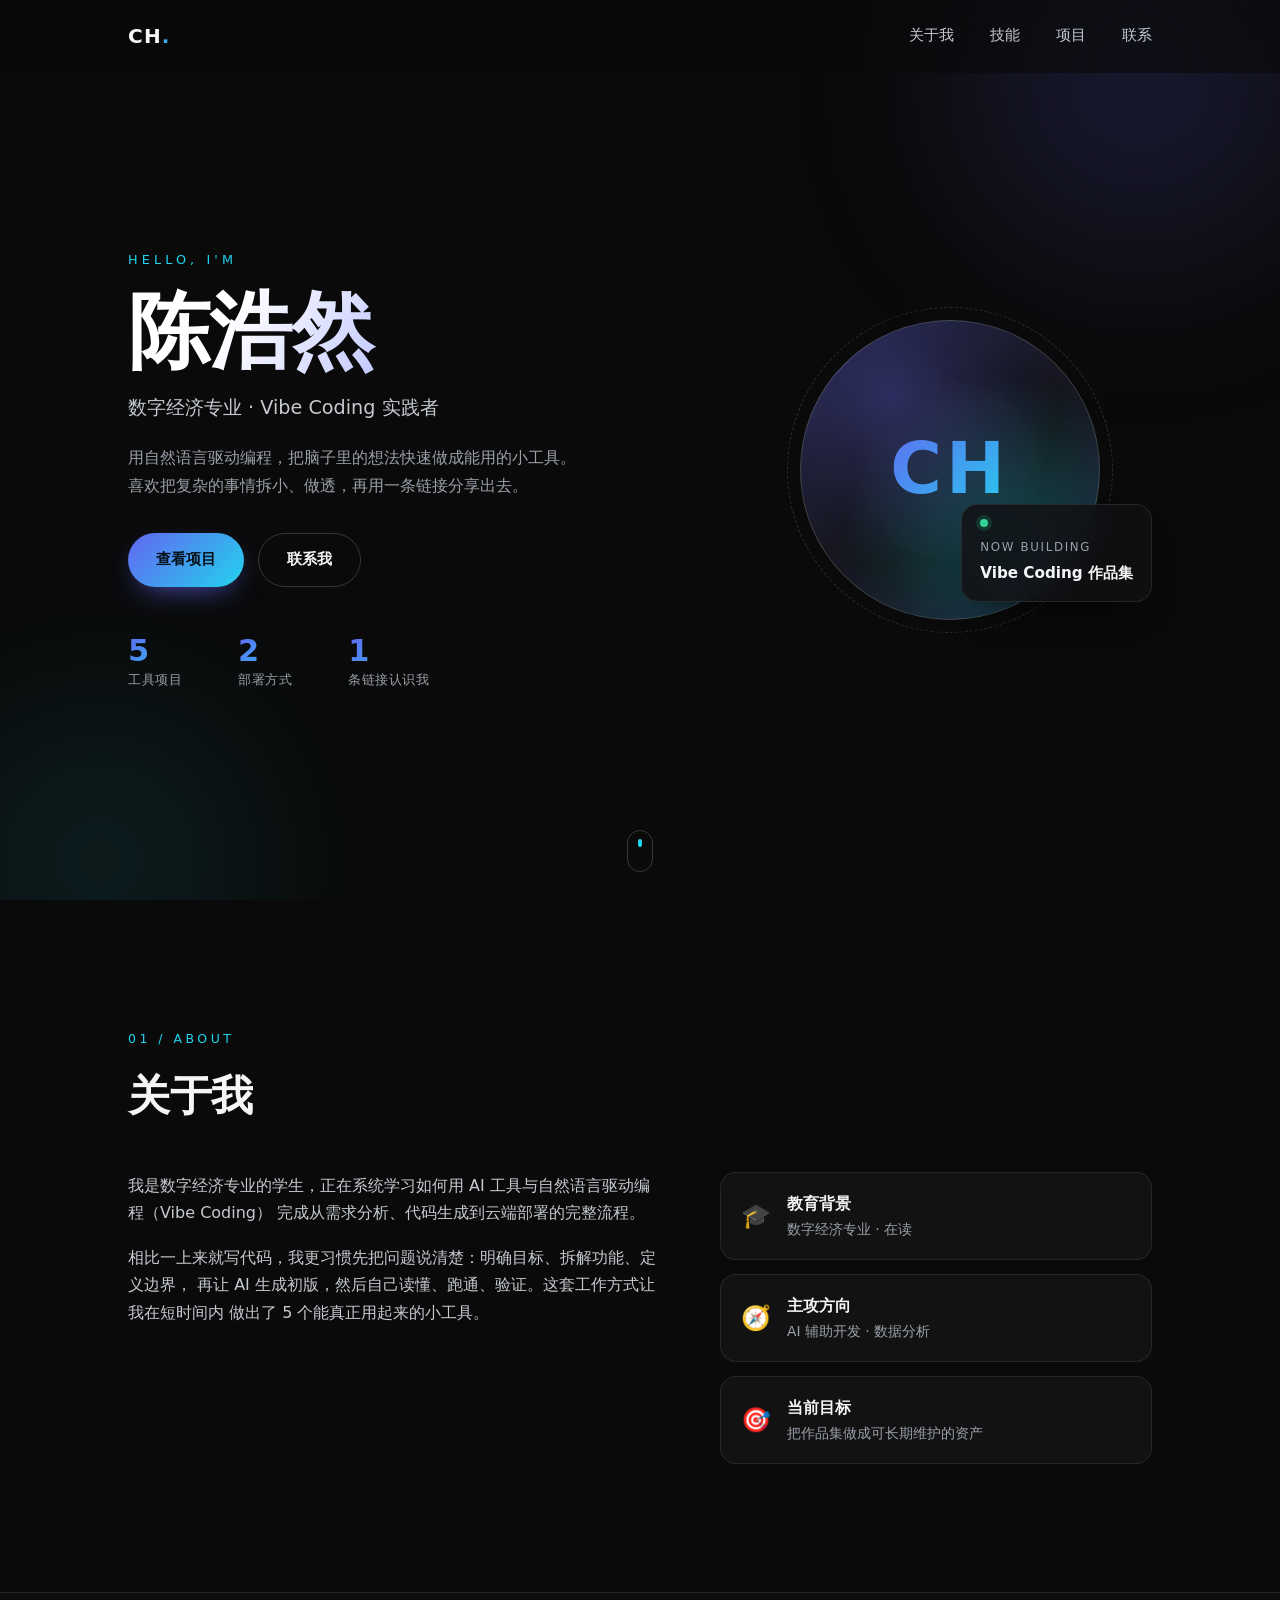
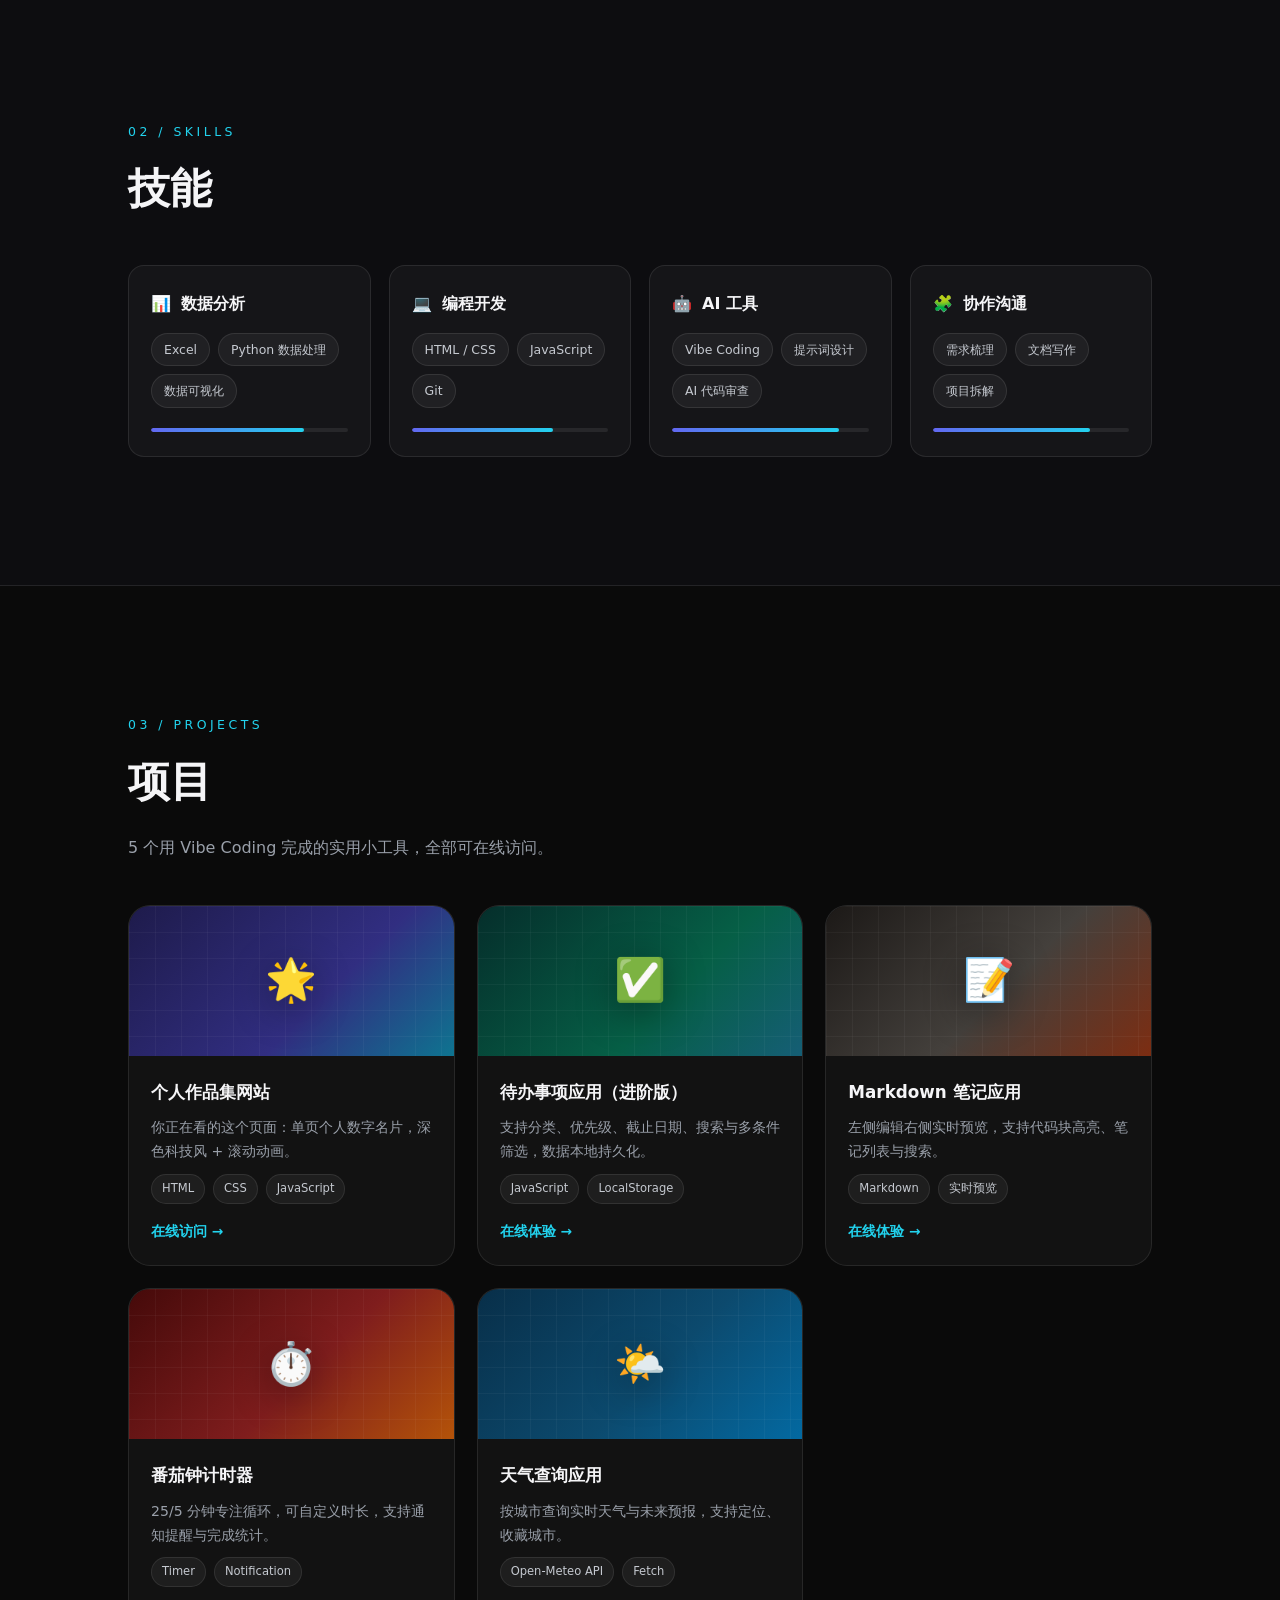
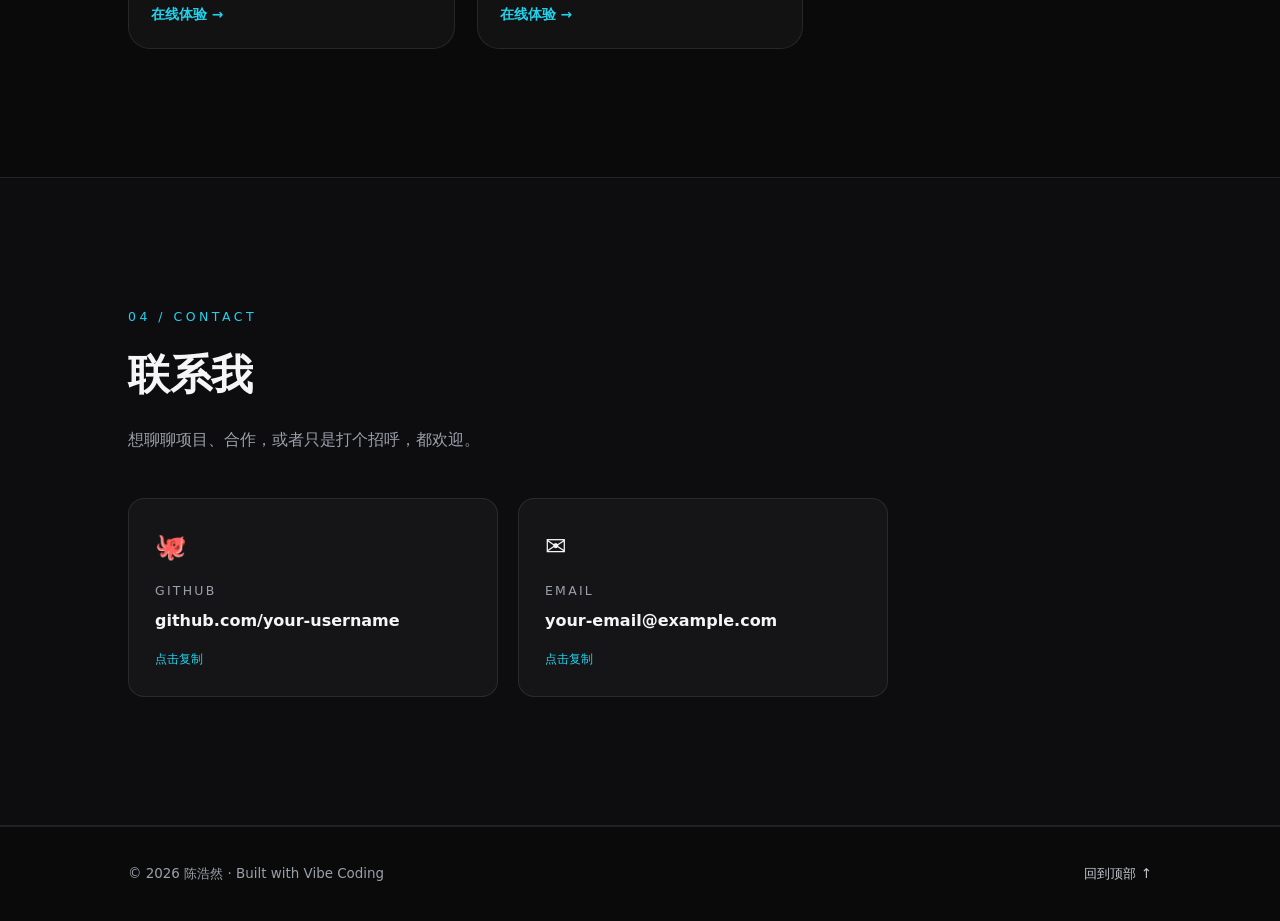
==== index.html @ 60bd914d "feat: Vibe Coding 个人作品集 + 5 个实践工具项目 - 个人作品集网站（深色科技感单页） - 待办事项应用（进阶版） - Markdown 笔记应用 - 番茄钟计时器 - 天气查询" ====
<!DOCTYPE html>
<html lang="zh-CN">
<head>
  <meta charset="UTF-8" />
  <meta name="viewport" content="width=device-width, initial-scale=1.0" />
  <title>陈浩然 · 个人作品集</title>
  <meta name="description" content="数字经济专业学生的个人作品集：用 Vibe Coding 把想法做成能用的小工具。" />
  <link rel="stylesheet" href="styles.css" />
</head>
<body>
  <!-- 背景装饰光晕 -->
  <div class="bg-glow" aria-hidden="true">
    <span class="bg-glow__orb bg-glow__orb--a"></span>
    <span class="bg-glow__orb bg-glow__orb--b"></span>
  </div>

  <header class="site-header">
    <div class="container site-header__inner">
      <a class="brand" href="#hero" aria-label="回到顶部">CH<span class="brand__dot">.</span></a>

      <nav class="nav" id="nav" aria-label="主导航">
        <a class="nav__link" href="#about">关于我</a>
        <a class="nav__link" href="#skills">技能</a>
        <a class="nav__link" href="#projects">项目</a>
        <a class="nav__link" href="#contact">联系</a>
      </nav>

      <button class="nav-toggle" id="navToggle" aria-label="打开菜单" aria-expanded="false" aria-controls="nav">
        <span></span><span></span><span></span>
      </button>
    </div>
  </header>

  <main>
    <!-- ============ 首屏 ============ -->
    <section class="hero" id="hero">
      <div class="container hero__inner">
        <div class="hero__content">
          <p class="hero__eyebrow reveal">HELLO, I'M</p>
          <!-- 个人信息替换位置：姓名 -->
          <h1 class="hero__title reveal">陈浩然</h1>
          <p class="hero__role reveal">数字经济专业 · Vibe Coding 实践者</p>
          <p class="hero__desc reveal">
            用自然语言驱动编程，把脑子里的想法快速做成能用的小工具。
            喜欢把复杂的事情拆小、做透，再用一条链接分享出去。
          </p>
          <div class="hero__actions reveal">
            <a class="btn btn--primary" href="#projects">查看项目</a>
            <a class="btn btn--ghost" href="#contact">联系我</a>
          </div>
          <ul class="hero__meta reveal">
            <li><strong>5</strong><span>工具项目</span></li>
            <li><strong>2</strong><span>部署方式</span></li>
            <li><strong>1</strong><span>条链接认识我</span></li>
          </ul>
        </div>

        <div class="hero__visual reveal">
          <div class="avatar" role="img" aria-label="个人头像占位图形">
            <span class="avatar__initial">CH</span>
            <span class="avatar__ring"></span>
          </div>
          <div class="hero__card">
            <span class="hero__card-dot"></span>
            <p>Now building</p>
            <strong>Vibe Coding 作品集</strong>
          </div>
        </div>
      </div>
      <a class="scroll-hint" href="#about" aria-label="向下滚动">
        <span></span>
      </a>
    </section>

    <!-- ============ 关于我 ============ -->
    <section class="section" id="about">
      <div class="container">
        <p class="section__eyebrow reveal">01 / ABOUT</p>
        <h2 class="section__title reveal">关于我</h2>

        <div class="about">
          <div class="about__text reveal">
            <p>
              我是数字经济专业的学生，正在系统学习如何用 AI 工具与自然语言驱动编程（Vibe Coding）
              完成从需求分析、代码生成到云端部署的完整流程。
            </p>
            <p>
              相比一上来就写代码，我更习惯先把问题说清楚：明确目标、拆解功能、定义边界，
              再让 AI 生成初版，然后自己读懂、跑通、验证。这套工作方式让我在短时间内
              做出了 5 个能真正用起来的小工具。
            </p>
          </div>

          <ul class="about__facts">
            <li class="fact-card reveal">
              <span class="fact-card__icon">🎓</span>
              <div>
                <h3>教育背景</h3>
                <p>数字经济专业 · 在读</p>
              </div>
            </li>
            <li class="fact-card reveal">
              <span class="fact-card__icon">🧭</span>
              <div>
                <h3>主攻方向</h3>
                <p>AI 辅助开发 · 数据分析</p>
              </div>
            </li>
            <li class="fact-card reveal">
              <span class="fact-card__icon">🎯</span>
              <div>
                <h3>当前目标</h3>
                <p>把作品集做成可长期维护的资产</p>
              </div>
            </li>
          </ul>
        </div>
      </div>
    </section>

    <!-- ============ 技能 ============ -->
    <section class="section section--soft" id="skills">
      <div class="container">
        <p class="section__eyebrow reveal">02 / SKILLS</p>
        <h2 class="section__title reveal">技能</h2>

        <div class="skills">
          <article class="skill-card reveal">
            <h3 class="skill-card__title"><span>📊</span> 数据分析</h3>
            <ul class="tag-list">
              <li class="tag">Excel</li>
              <li class="tag">Python 数据处理</li>
              <li class="tag">数据可视化</li>
            </ul>
            <div class="skill-bar" aria-hidden="true"><span style="--w: 78%"></span></div>
          </article>

          <article class="skill-card reveal">
            <h3 class="skill-card__title"><span>💻</span> 编程开发</h3>
            <ul class="tag-list">
              <li class="tag">HTML / CSS</li>
              <li class="tag">JavaScript</li>
              <li class="tag">Git</li>
            </ul>
            <div class="skill-bar" aria-hidden="true"><span style="--w: 72%"></span></div>
          </article>

          <article class="skill-card reveal">
            <h3 class="skill-card__title"><span>🤖</span> AI 工具</h3>
            <ul class="tag-list">
              <li class="tag">Vibe Coding</li>
              <li class="tag">提示词设计</li>
              <li class="tag">AI 代码审查</li>
            </ul>
            <div class="skill-bar" aria-hidden="true"><span style="--w: 85%"></span></div>
          </article>

          <article class="skill-card reveal">
            <h3 class="skill-card__title"><span>🧩</span> 协作沟通</h3>
            <ul class="tag-list">
              <li class="tag">需求梳理</li>
              <li class="tag">文档写作</li>
              <li class="tag">项目拆解</li>
            </ul>
            <div class="skill-bar" aria-hidden="true"><span style="--w: 80%"></span></div>
          </article>
        </div>
      </div>
    </section>

    <!-- ============ 项目 ============ -->
    <section class="section" id="projects">
      <div class="container">
        <p class="section__eyebrow reveal">03 / PROJECTS</p>
        <h2 class="section__title reveal">项目</h2>
        <p class="section__lead reveal">5 个用 Vibe Coding 完成的实用小工具，全部可在线访问。</p>

        <div class="projects">
          <article class="project-card reveal">
            <div class="project-card__thumb project-card__thumb--a">
              <span aria-hidden="true">🌟</span>
            </div>
            <div class="project-card__body">
              <h3>个人作品集网站</h3>
              <p>你正在看的这个页面：单页个人数字名片，深色科技风 + 滚动动画。</p>
              <ul class="tag-list tag-list--sm">
                <li class="tag">HTML</li><li class="tag">CSS</li><li class="tag">JavaScript</li>
              </ul>
              <a class="project-card__link" href="#hero">在线访问 →</a>
            </div>
          </article>

          <article class="project-card reveal">
            <div class="project-card__thumb project-card__thumb--b">
              <span aria-hidden="true">✅</span>
            </div>
            <div class="project-card__body">
              <h3>待办事项应用（进阶版）</h3>
              <p>支持分类、优先级、截止日期、搜索与多条件筛选，数据本地持久化。</p>
              <ul class="tag-list tag-list--sm">
                <li class="tag">JavaScript</li><li class="tag">LocalStorage</li>
              </ul>
              <a class="project-card__link" href="todo/index.html">在线体验 →</a>
            </div>
          </article>

          <article class="project-card reveal">
            <div class="project-card__thumb project-card__thumb--c">
              <span aria-hidden="true">📝</span>
            </div>
            <div class="project-card__body">
              <h3>Markdown 笔记应用</h3>
              <p>左侧编辑右侧实时预览，支持代码块高亮、笔记列表与搜索。</p>
              <ul class="tag-list tag-list--sm">
                <li class="tag">Markdown</li><li class="tag">实时预览</li>
              </ul>
              <a class="project-card__link" href="markdown/index.html">在线体验 →</a>
            </div>
          </article>

          <article class="project-card reveal">
            <div class="project-card__thumb project-card__thumb--d">
              <span aria-hidden="true">⏱️</span>
            </div>
            <div class="project-card__body">
              <h3>番茄钟计时器</h3>
              <p>25/5 分钟专注循环，可自定义时长，支持通知提醒与完成统计。</p>
              <ul class="tag-list tag-list--sm">
                <li class="tag">Timer</li><li class="tag">Notification</li>
              </ul>
              <a class="project-card__link" href="pomodoro/index.html">在线体验 →</a>
            </div>
          </article>

          <article class="project-card reveal">
            <div class="project-card__thumb project-card__thumb--e">
              <span aria-hidden="true">🌤️</span>
            </div>
            <div class="project-card__body">
              <h3>天气查询应用</h3>
              <p>按城市查询实时天气与未来预报，支持定位、收藏城市。</p>
              <ul class="tag-list tag-list--sm">
                <li class="tag">Open-Meteo API</li><li class="tag">Fetch</li>
              </ul>
              <a class="project-card__link" href="weather/index.html">在线体验 →</a>
            </div>
          </article>
        </div>
      </div>
    </section>

    <!-- ============ 联系 ============ -->
    <section class="section section--soft" id="contact">
      <div class="container">
        <p class="section__eyebrow reveal">04 / CONTACT</p>
        <h2 class="section__title reveal">联系我</h2>
        <p class="section__lead reveal">想聊聊项目、合作，或者只是打个招呼，都欢迎。</p>

        <div class="contact">
          <!-- 个人信息替换位置：GitHub 链接 -->
          <button class="contact-card reveal" data-copy="https://github.com/your-username" type="button">
            <span class="contact-card__icon">🐙</span>
            <span class="contact-card__label">GitHub</span>
            <span class="contact-card__value">github.com/your-username</span>
            <span class="contact-card__hint">点击复制</span>
          </button>

          <!-- 个人信息替换位置：邮箱 -->
          <button class="contact-card reveal" data-copy="your-email@example.com" type="button">
            <span class="contact-card__icon">✉️</span>
            <span class="contact-card__label">Email</span>
            <span class="contact-card__value">your-email@example.com</span>
            <span class="contact-card__hint">点击复制</span>
          </button>
        </div>
      </div>
    </section>
  </main>

  <footer class="site-footer">
    <div class="container site-footer__inner">
      <p>© <span id="year">2026</span> 陈浩然 · Built with Vibe Coding</p>
      <a href="#hero">回到顶部 ↑</a>
    </div>
  </footer>

  <script src="app.js"></script>
</body>
</html>
---- styles.css ----
/* ============================================================
   个人作品集网站 · styles.css
   深色科技感主题 · 蓝紫→青渐变强调色
   ============================================================ */

/* ---------- 设计令牌 ---------- */
:root {
  --bg: #0a0a0a;
  --bg-soft: #0d0d10;
  --card: rgba(255, 255, 255, 0.035);
  --card-hover: rgba(255, 255, 255, 0.06);
  --border: rgba(255, 255, 255, 0.09);
  --border-strong: rgba(255, 255, 255, 0.18);
  --text: #f5f5f7;
  --muted: #9aa0aa;
  --muted-strong: #c5c9d0;
  --accent-1: #6366f1;
  --accent-2: #22d3ee;
  --gradient: linear-gradient(135deg, var(--accent-1), var(--accent-2));
  --radius-lg: 22px;
  --radius-md: 16px;
  --radius-sm: 10px;
  --maxw: 1120px;
  --ease: cubic-bezier(0.22, 1, 0.36, 1);
  --font: -apple-system, BlinkMacSystemFont, "Segoe UI", "PingFang SC",
    "Hiragino Sans GB", "Microsoft YaHei", system-ui, sans-serif;
}

/* ---------- Reset ---------- */
*,
*::before,
*::after {
  box-sizing: border-box;
  margin: 0;
  padding: 0;
}

html {
  scroll-behavior: smooth;
  scroll-padding-top: 88px;
  -webkit-text-size-adjust: 100%;
}

body {
  font-family: var(--font);
  background: var(--bg);
  color: var(--text);
  line-height: 1.7;
  -webkit-font-smoothing: antialiased;
  overflow-x: hidden;
}

img,
svg {
  display: block;
  max-width: 100%;
}

a {
  color: inherit;
  text-decoration: none;
}

ul {
  list-style: none;
}

button {
  font: inherit;
  color: inherit;
  background: none;
  border: none;
  cursor: pointer;
}

::selection {
  background: rgba(99, 102, 241, 0.35);
}

/* ---------- 背景光晕 ---------- */
.bg-glow {
  position: fixed;
  inset: 0;
  z-index: -1;
  pointer-events: none;
  overflow: hidden;
}

.bg-glow__orb {
  position: absolute;
  border-radius: 50%;
  filter: blur(90px);
  opacity: 0.5;
}

.bg-glow__orb--a {
  width: 520px;
  height: 520px;
  top: -180px;
  right: -120px;
  background: radial-gradient(circle, rgba(99, 102, 241, 0.55), transparent 65%);
}

.bg-glow__orb--b {
  width: 480px;
  height: 480px;
  bottom: -200px;
  left: -140px;
  background: radial-gradient(circle, rgba(34, 211, 238, 0.32), transparent 65%);
}

/* ---------- 布局容器 ---------- */
.container {
  width: 100%;
  max-width: var(--maxw);
  margin: 0 auto;
  padding: 0 clamp(20px, 5vw, 48px);
}

/* ---------- 顶部导航 ---------- */
.site-header {
  position: fixed;
  top: 0;
  left: 0;
  right: 0;
  z-index: 50;
  background: rgba(10, 10, 10, 0.62);
  backdrop-filter: blur(16px);
  -webkit-backdrop-filter: blur(16px);
  border-bottom: 1px solid transparent;
  transition: border-color 0.3s ease, background 0.3s ease;
}

.site-header.is-scrolled {
  border-bottom-color: var(--border);
  background: rgba(10, 10, 10, 0.86);
}

.site-header__inner {
  display: flex;
  align-items: center;
  justify-content: space-between;
  height: 72px;
}

.brand {
  font-size: 1.25rem;
  font-weight: 800;
  letter-spacing: 0.06em;
}

.brand__dot {
  background: var(--gradient);
  -webkit-background-clip: text;
  background-clip: text;
  color: transparent;
}

.nav {
  display: flex;
  gap: 36px;
}

.nav__link {
  position: relative;
  font-size: 0.94rem;
  color: var(--muted-strong);
  transition: color 0.25s ease;
}

.nav__link::after {
  content: "";
  position: absolute;
  left: 0;
  bottom: -6px;
  width: 100%;
  height: 2px;
  border-radius: 2px;
  background: var(--gradient);
  transform: scaleX(0);
  transform-origin: left;
  transition: transform 0.3s var(--ease);
}

.nav__link:hover,
.nav__link.is-active {
  color: var(--text);
}

.nav__link:hover::after,
.nav__link.is-active::after {
  transform: scaleX(1);
}

.nav-toggle {
  display: none;
  flex-direction: column;
  gap: 5px;
  padding: 10px;
}

.nav-toggle span {
  display: block;
  width: 22px;
  height: 2px;
  border-radius: 2px;
  background: var(--text);
  transition: transform 0.3s var(--ease), opacity 0.3s ease;
}

.nav-toggle[aria-expanded="true"] span:nth-child(1) {
  transform: translateY(7px) rotate(45deg);
}

.nav-toggle[aria-expanded="true"] span:nth-child(2) {
  opacity: 0;
}

.nav-toggle[aria-expanded="true"] span:nth-child(3) {
  transform: translateY(-7px) rotate(-45deg);
}

/* ---------- 首屏 ---------- */
.hero {
  position: relative;
  min-height: 100vh;
  min-height: 100svh;
  display: flex;
  align-items: center;
  padding: 120px 0 80px;
}

.hero__inner {
  display: grid;
  grid-template-columns: 1.15fr 0.85fr;
  align-items: center;
  gap: clamp(32px, 6vw, 72px);
}

.hero__eyebrow {
  font-size: 0.8rem;
  letter-spacing: 0.32em;
  color: var(--accent-2);
  margin-bottom: 18px;
}

.hero__title {
  font-size: clamp(3rem, 8vw, 5.2rem);
  line-height: 1.05;
  font-weight: 900;
  letter-spacing: -0.02em;
  background: linear-gradient(120deg, #ffffff 20%, #b9c0ff 55%, var(--accent-2) 90%);
  -webkit-background-clip: text;
  background-clip: text;
  color: transparent;
  margin-bottom: 16px;
}

.hero__role {
  font-size: clamp(1rem, 2vw, 1.2rem);
  color: var(--muted-strong);
  margin-bottom: 20px;
}

.hero__desc {
  max-width: 46ch;
  color: var(--muted);
  margin-bottom: 34px;
}

.hero__actions {
  display: flex;
  flex-wrap: wrap;
  gap: 14px;
  margin-bottom: 46px;
}

.btn {
  display: inline-flex;
  align-items: center;
  justify-content: center;
  padding: 13px 28px;
  border-radius: 999px;
  font-size: 0.95rem;
  font-weight: 600;
  transition: transform 0.25s var(--ease), box-shadow 0.25s ease, background 0.25s ease;
}

.btn--primary {
  background: var(--gradient);
  color: #06111a;
  box-shadow: 0 10px 30px -12px rgba(99, 102, 241, 0.9);
}

.btn--primary:hover {
  transform: translateY(-2px);
  box-shadow: 0 16px 36px -12px rgba(99, 102, 241, 1);
}

.btn--ghost {
  border: 1px solid var(--border-strong);
  color: var(--text);
}

.btn--ghost:hover {
  transform: translateY(-2px);
  background: var(--card-hover);
  border-color: var(--accent-2);
}

.hero__meta {
  display: flex;
  gap: clamp(24px, 5vw, 56px);
}

.hero__meta li {
  display: flex;
  flex-direction: column;
}

.hero__meta strong {
  font-size: clamp(1.4rem, 3vw, 1.9rem);
  line-height: 1.2;
  background: var(--gradient);
  -webkit-background-clip: text;
  background-clip: text;
  color: transparent;
}

.hero__meta span {
  font-size: 0.82rem;
  color: var(--muted);
  letter-spacing: 0.04em;
}

/* 头像区 */
.hero__visual {
  position: relative;
  display: flex;
  justify-content: center;
  align-items: center;
}

.avatar {
  position: relative;
  width: clamp(220px, 26vw, 300px);
  aspect-ratio: 1;
  border-radius: 50%;
  display: grid;
  place-items: center;
  background:
    radial-gradient(circle at 30% 25%, rgba(99, 102, 241, 0.35), transparent 55%),
    radial-gradient(circle at 70% 75%, rgba(34, 211, 238, 0.3), transparent 55%),
    rgba(255, 255, 255, 0.03);
  border: 1px solid var(--border-strong);
  box-shadow: inset 0 0 60px rgba(99, 102, 241, 0.15);
}

.avatar__initial {
  font-size: clamp(3.2rem, 6vw, 4.4rem);
  font-weight: 900;
  letter-spacing: 0.06em;
  background: var(--gradient);
  -webkit-background-clip: text;
  background-clip: text;
  color: transparent;
}

.avatar__ring {
  position: absolute;
  inset: -14px;
  border-radius: 50%;
  border: 1px dashed rgba(255, 255, 255, 0.16);
  animation: spin 26s linear infinite;
}

@keyframes spin {
  to {
    transform: rotate(360deg);
  }
}

.hero__card {
  position: absolute;
  right: 0;
  bottom: 6%;
  display: flex;
  flex-direction: column;
  gap: 4px;
  padding: 14px 18px;
  border-radius: var(--radius-md);
  background: rgba(17, 17, 20, 0.85);
  border: 1px solid var(--border);
  backdrop-filter: blur(12px);
  box-shadow: 0 20px 40px -20px rgba(0, 0, 0, 0.9);
}

.hero__card-dot {
  width: 8px;
  height: 8px;
  border-radius: 50%;
  background: #34d399;
  box-shadow: 0 0 0 4px rgba(52, 211, 153, 0.16);
  margin-bottom: 6px;
}

.hero__card p {
  font-size: 0.74rem;
  letter-spacing: 0.14em;
  color: var(--muted);
  text-transform: uppercase;
}

.hero__card strong {
  font-size: 0.95rem;
}

.scroll-hint {
  position: absolute;
  left: 50%;
  bottom: 28px;
  transform: translateX(-50%);
  width: 26px;
  height: 42px;
  border: 1px solid var(--border-strong);
  border-radius: 999px;
  display: grid;
  justify-items: center;
  padding-top: 8px;
}

.scroll-hint span {
  width: 4px;
  height: 8px;
  border-radius: 4px;
  background: var(--accent-2);
  animation: scrollPulse 1.8s ease-in-out infinite;
}

@keyframes scrollPulse {
  0%, 100% {
    opacity: 0.35;
    transform: translateY(0);
  }
  50% {
    opacity: 1;
    transform: translateY(10px);
  }
}

/* ---------- 通用区块 ---------- */
.section {
  padding: clamp(72px, 10vw, 128px) 0;
}

.section--soft {
  background: var(--bg-soft);
  border-top: 1px solid var(--border);
  border-bottom: 1px solid var(--border);
}

.section__eyebrow {
  font-size: 0.78rem;
  letter-spacing: 0.28em;
  color: var(--accent-2);
  margin-bottom: 12px;
}

.section__title {
  font-size: clamp(1.8rem, 4.4vw, 2.6rem);
  font-weight: 800;
  letter-spacing: -0.01em;
  margin-bottom: 16px;
}

.section__lead {
  color: var(--muted);
  max-width: 52ch;
  margin-bottom: 44px;
}

/* ---------- 关于我 ---------- */
.about {
  display: grid;
  grid-template-columns: 1.1fr 0.9fr;
  gap: clamp(32px, 5vw, 64px);
  margin-top: 40px;
}

.about__text {
  display: flex;
  flex-direction: column;
  gap: 18px;
  color: var(--muted-strong);
}

.about__text p {
  font-size: 1rem;
}

.about__facts {
  display: flex;
  flex-direction: column;
  gap: 14px;
}

.fact-card {
  display: flex;
  align-items: center;
  gap: 16px;
  padding: 18px 20px;
  border-radius: var(--radius-md);
  background: var(--card);
  border: 1px solid var(--border);
  transition: transform 0.25s var(--ease), border-color 0.25s ease, background 0.25s ease;
}

.fact-card:hover {
  transform: translateX(4px);
  border-color: rgba(34, 211, 238, 0.4);
  background: var(--card-hover);
}

.fact-card__icon {
  font-size: 1.5rem;
}

.fact-card h3 {
  font-size: 0.98rem;
  font-weight: 600;
}

.fact-card p {
  font-size: 0.86rem;
  color: var(--muted);
}

/* ---------- 技能 ---------- */
.skills {
  display: grid;
  grid-template-columns: repeat(4, 1fr);
  gap: 18px;
  margin-top: 40px;
}

.skill-card {
  padding: 24px 22px;
  border-radius: var(--radius-md);
  background: var(--card);
  border: 1px solid var(--border);
  transition: transform 0.25s var(--ease), border-color 0.25s ease;
}

.skill-card:hover {
  transform: translateY(-4px);
  border-color: rgba(99, 102, 241, 0.5);
}

.skill-card__title {
  display: flex;
  align-items: center;
  gap: 10px;
  font-size: 1rem;
  margin-bottom: 16px;
}

.tag-list {
  display: flex;
  flex-wrap: wrap;
  gap: 8px;
}

.tag {
  padding: 5px 12px;
  border-radius: 999px;
  font-size: 0.78rem;
  color: var(--muted-strong);
  background: rgba(255, 255, 255, 0.05);
  border: 1px solid var(--border);
}

.tag-list--sm .tag {
  font-size: 0.72rem;
  padding: 4px 10px;
}

.skill-bar {
  margin-top: 20px;
  height: 4px;
  border-radius: 4px;
  background: rgba(255, 255, 255, 0.08);
  overflow: hidden;
}

.skill-bar span {
  display: block;
  height: 100%;
  width: 0;
  border-radius: 4px;
  background: var(--gradient);
  transition: width 1s var(--ease) 0.2s;
}

.skill-card.is-visible .skill-bar span {
  width: var(--w);
}

/* ---------- 项目 ---------- */
.projects {
  display: grid;
  grid-template-columns: repeat(3, 1fr);
  gap: 22px;
  margin-top: 40px;
}

.project-card {
  display: flex;
  flex-direction: column;
  border-radius: var(--radius-lg);
  background: var(--card);
  border: 1px solid var(--border);
  overflow: hidden;
  transition: transform 0.3s var(--ease), border-color 0.3s ease, box-shadow 0.3s ease;
}

.project-card:hover {
  transform: translateY(-6px);
  border-color: rgba(34, 211, 238, 0.45);
  box-shadow: 0 24px 50px -30px rgba(34, 211, 238, 0.6);
}

.project-card__thumb {
  position: relative;
  height: 150px;
  display: grid;
  place-items: center;
  font-size: 2.6rem;
  overflow: hidden;
}

.project-card__thumb::after {
  content: "";
  position: absolute;
  inset: 0;
  background-image: linear-gradient(rgba(255, 255, 255, 0.08) 1px, transparent 1px),
    linear-gradient(90deg, rgba(255, 255, 255, 0.08) 1px, transparent 1px);
  background-size: 26px 26px;
  opacity: 0.5;
}

.project-card__thumb span {
  position: relative;
  z-index: 1;
  filter: drop-shadow(0 8px 20px rgba(0, 0, 0, 0.4));
}

.project-card__thumb--a { background: linear-gradient(135deg, #1e1b4b, #312e81 60%, #0e7490); }
.project-card__thumb--b { background: linear-gradient(135deg, #052e2b, #065f46 60%, #155e75); }
.project-card__thumb--c { background: linear-gradient(135deg, #1c1917, #44403c 55%, #7c2d12); }
.project-card__thumb--d { background: linear-gradient(135deg, #450a0a, #7f1d1d 55%, #b45309); }
.project-card__thumb--e { background: linear-gradient(135deg, #082f49, #0c4a6e 55%, #0369a1); }

.project-card__body {
  display: flex;
  flex-direction: column;
  gap: 10px;
  padding: 22px;
  flex: 1;
}

.project-card__body h3 {
  font-size: 1.05rem;
  font-weight: 700;
}

.project-card__body p {
  font-size: 0.88rem;
  color: var(--muted);
  flex: 1;
}

.project-card__link {
  margin-top: 6px;
  font-size: 0.86rem;
  font-weight: 600;
  color: var(--accent-2);
  transition: gap 0.2s ease, color 0.2s ease;
}

.project-card__link:hover {
  color: #67e8f9;
}

/* ---------- 联系 ---------- */
.contact {
  display: grid;
  grid-template-columns: repeat(2, 1fr);
  gap: 20px;
  max-width: 760px;
}

.contact-card {
  display: flex;
  flex-direction: column;
  align-items: flex-start;
  gap: 6px;
  padding: 26px;
  border-radius: var(--radius-md);
  background: var(--card);
  border: 1px solid var(--border);
  text-align: left;
  transition: transform 0.25s var(--ease), border-color 0.25s ease, background 0.25s ease;
}

.contact-card:hover {
  transform: translateY(-4px);
  border-color: rgba(99, 102, 241, 0.5);
  background: var(--card-hover);
}

.contact-card__icon {
  font-size: 1.6rem;
  margin-bottom: 6px;
}

.contact-card__label {
  font-size: 0.78rem;
  letter-spacing: 0.18em;
  color: var(--muted);
  text-transform: uppercase;
}

.contact-card__value {
  font-size: 1rem;
  font-weight: 600;
  word-break: break-all;
}

.contact-card__hint {
  margin-top: 8px;
  font-size: 0.78rem;
  color: var(--accent-2);
}

/* ---------- 页脚 ---------- */
.site-footer {
  padding: 36px 0;
  border-top: 1px solid var(--border);
}

.site-footer__inner {
  display: flex;
  flex-wrap: wrap;
  align-items: center;
  justify-content: space-between;
  gap: 12px;
  font-size: 0.84rem;
  color: var(--muted);
}

.site-footer a {
  color: var(--muted-strong);
  transition: color 0.2s ease;
}

.site-footer a:hover {
  color: var(--accent-2);
}

/* ---------- 滚动渐入 ---------- */
.reveal {
  opacity: 0;
  transform: translateY(26px);
  transition: opacity 0.6s var(--ease), transform 0.6s var(--ease);
}

.reveal.is-visible {
  opacity: 1;
  transform: none;
}

/* ---------- 响应式 ---------- */
@media (max-width: 960px) {
  .hero__inner {
    grid-template-columns: 1fr;
    text-align: left;
  }

  .hero__visual {
    order: -1;
    justify-content: flex-start;
  }

  .hero__card {
    right: auto;
    left: 60%;
  }

  .about {
    grid-template-columns: 1fr;
  }

  .skills {
    grid-template-columns: repeat(2, 1fr);
  }

  .projects {
    grid-template-columns: repeat(2, 1fr);
  }
}

@media (max-width: 720px) {
  .nav {
    position: fixed;
    inset: 72px 0 auto 0;
    flex-direction: column;
    gap: 0;
    padding: 12px 20px 24px;
    background: rgba(10, 10, 10, 0.97);
    backdrop-filter: blur(18px);
    border-bottom: 1px solid var(--border);
    transform: translateY(-12px);
    opacity: 0;
    pointer-events: none;
    transition: opacity 0.25s ease, transform 0.25s var(--ease);
  }

  .nav.is-open {
    opacity: 1;
    transform: none;
    pointer-events: auto;
  }

  .nav__link {
    padding: 14px 0;
    border-bottom: 1px solid rgba(255, 255, 255, 0.06);
  }

  .nav-toggle {
    display: flex;
  }

  .hero {
    padding-top: 104px;
  }

  .hero__visual {
    justify-content: center;
  }

  .hero__card {
    left: auto;
    right: 4%;
    bottom: 0;
  }

  .skills,
  .projects,
  .contact {
    grid-template-columns: 1fr;
  }

  .hero__meta {
    gap: 28px;
  }

  .scroll-hint {
    display: none;
  }
}

/* ---------- 减少动效偏好 ---------- */
@media (prefers-reduced-motion: reduce) {
  html {
    scroll-behavior: auto;
  }

  *,
  *::before,
  *::after {
    animation-duration: 0.001ms !important;
    animation-iteration-count: 1 !important;
    transition-duration: 0.001ms !important;
  }

  .reveal {
    opacity: 1;
    transform: none;
  }

  .skill-card .skill-bar span {
    width: var(--w);
  }
}
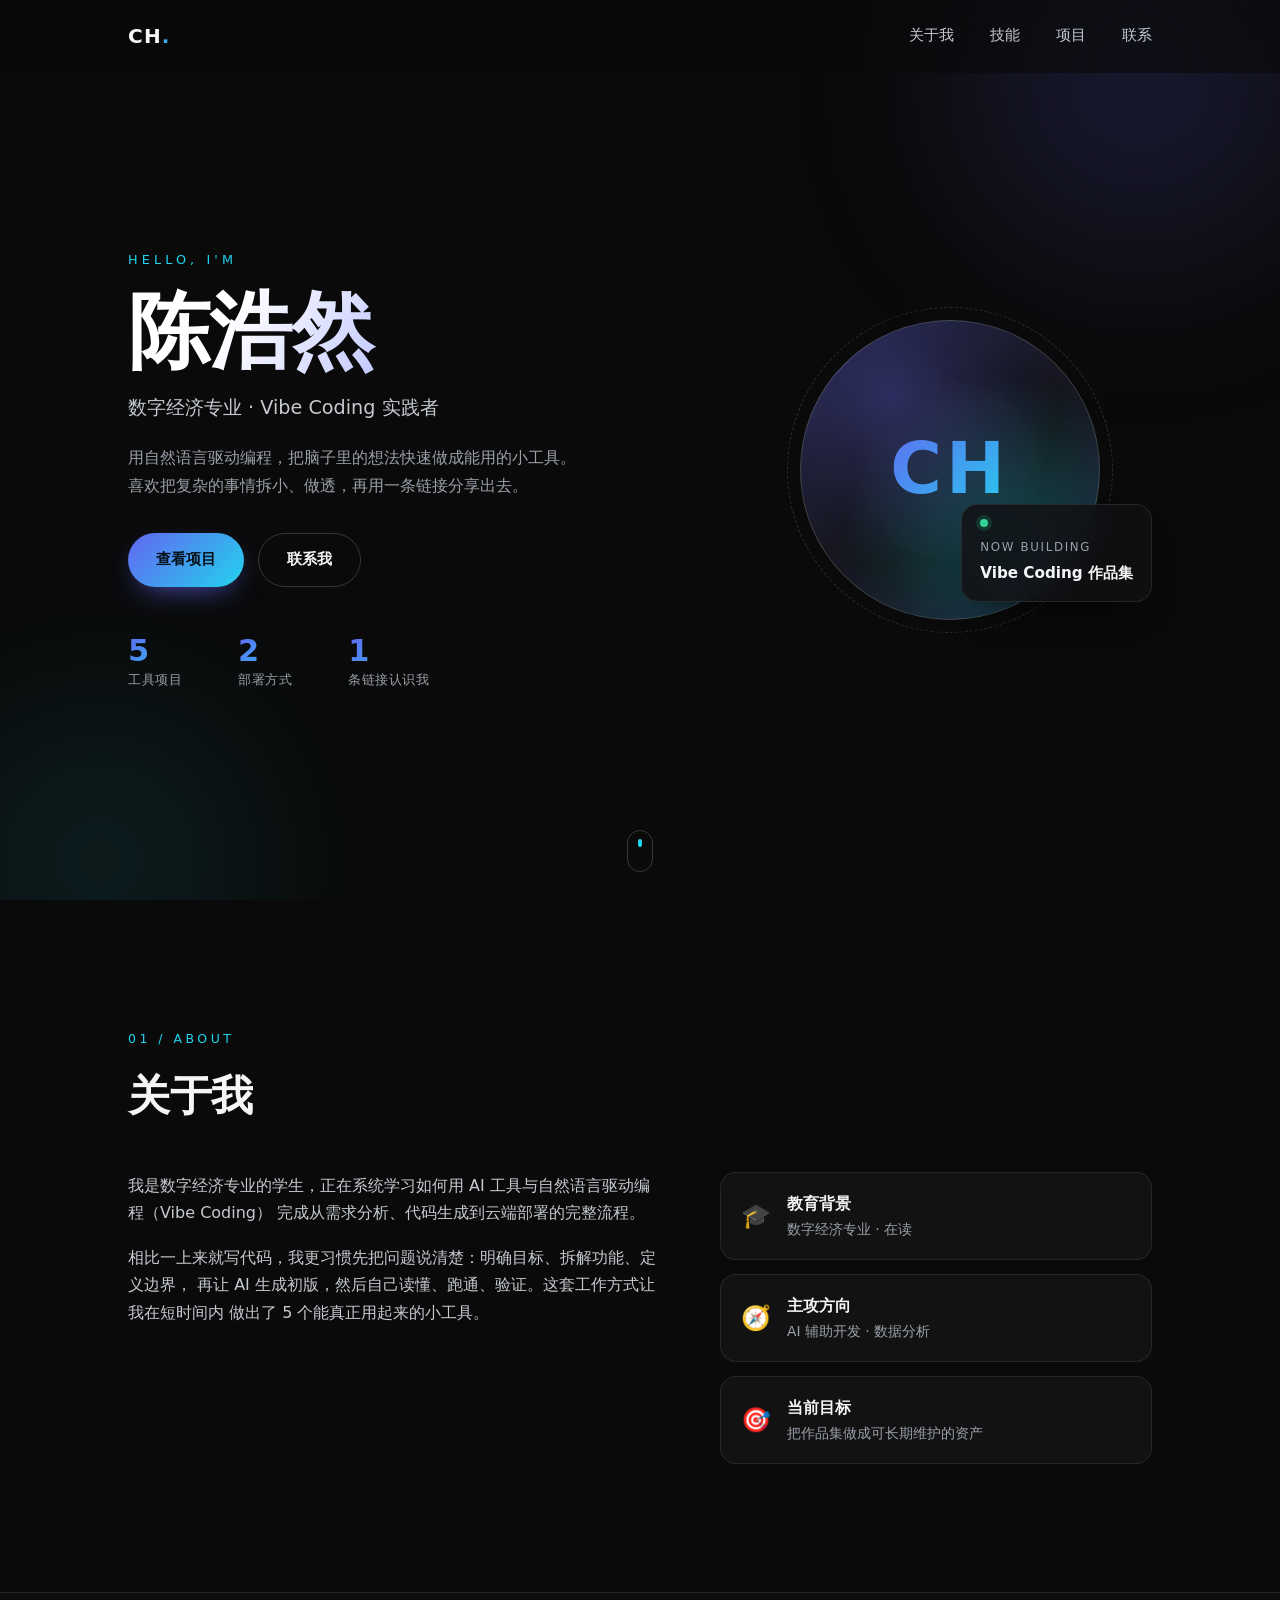
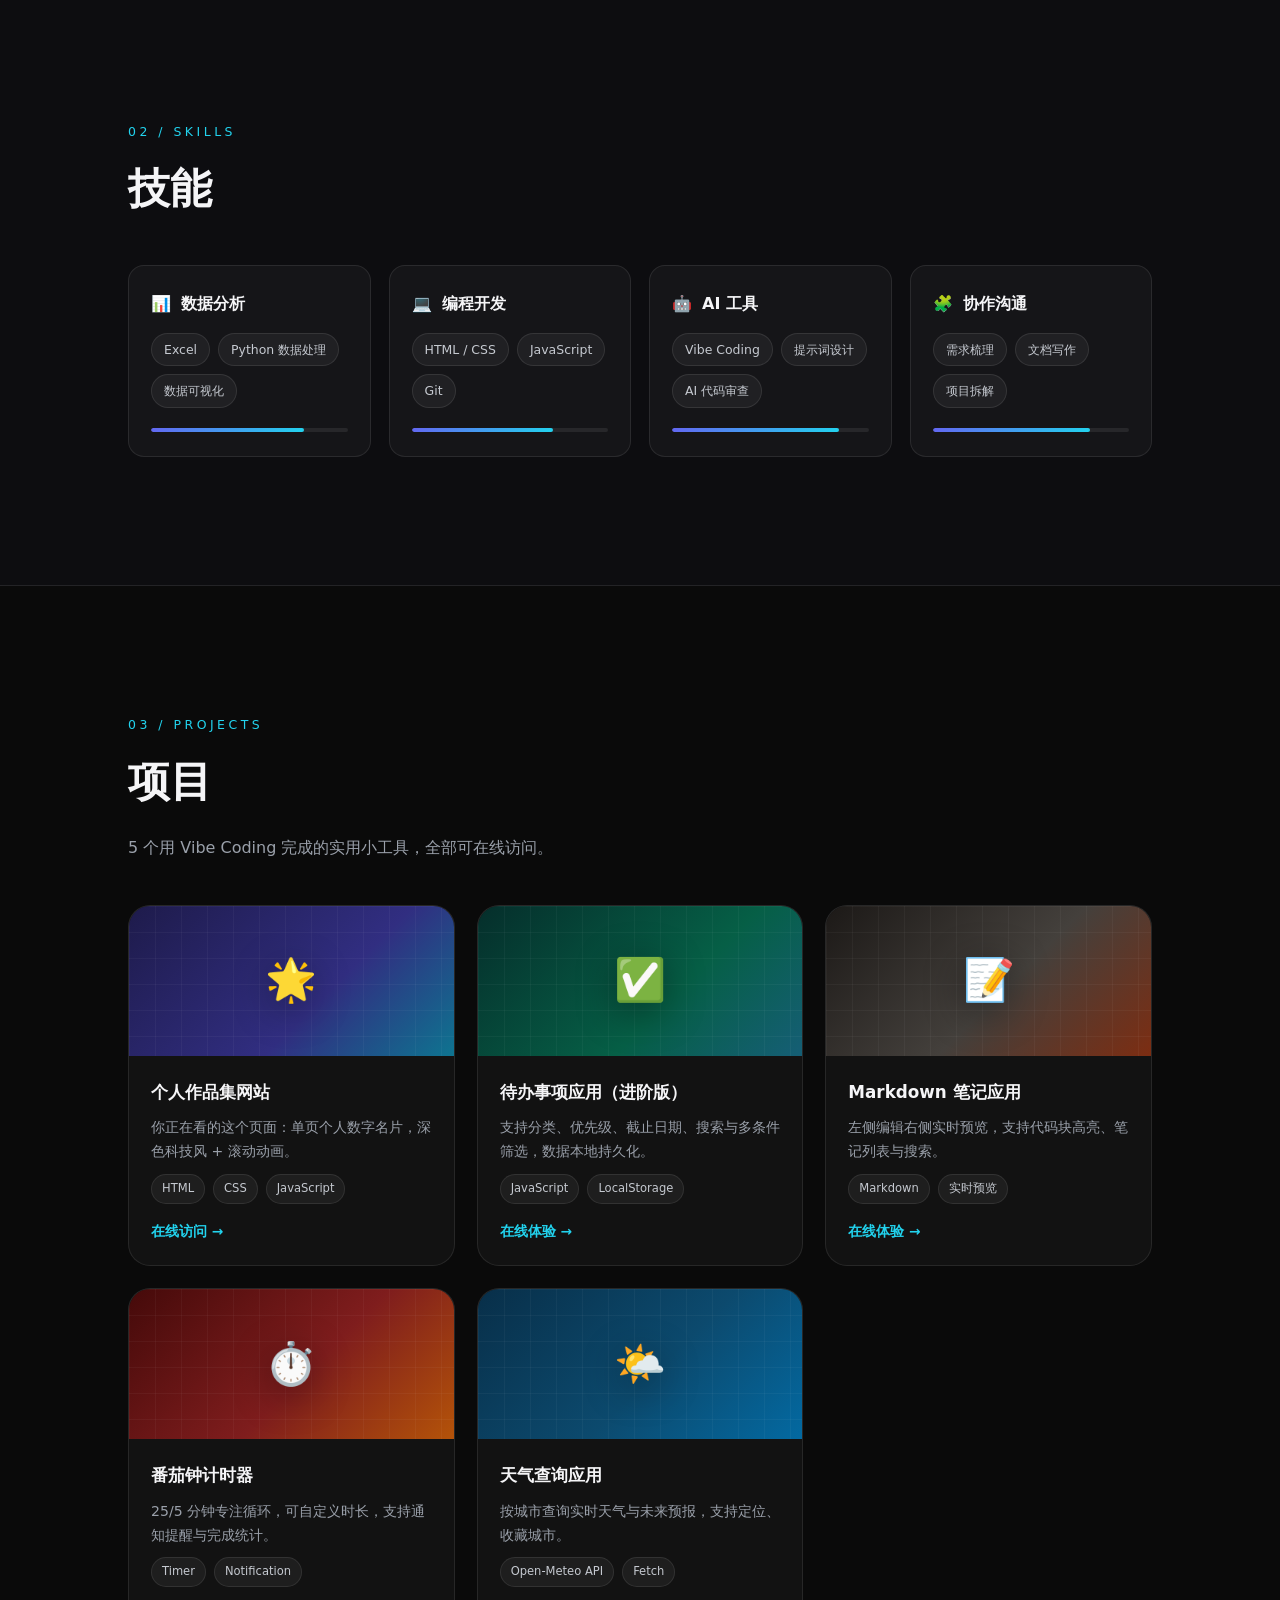
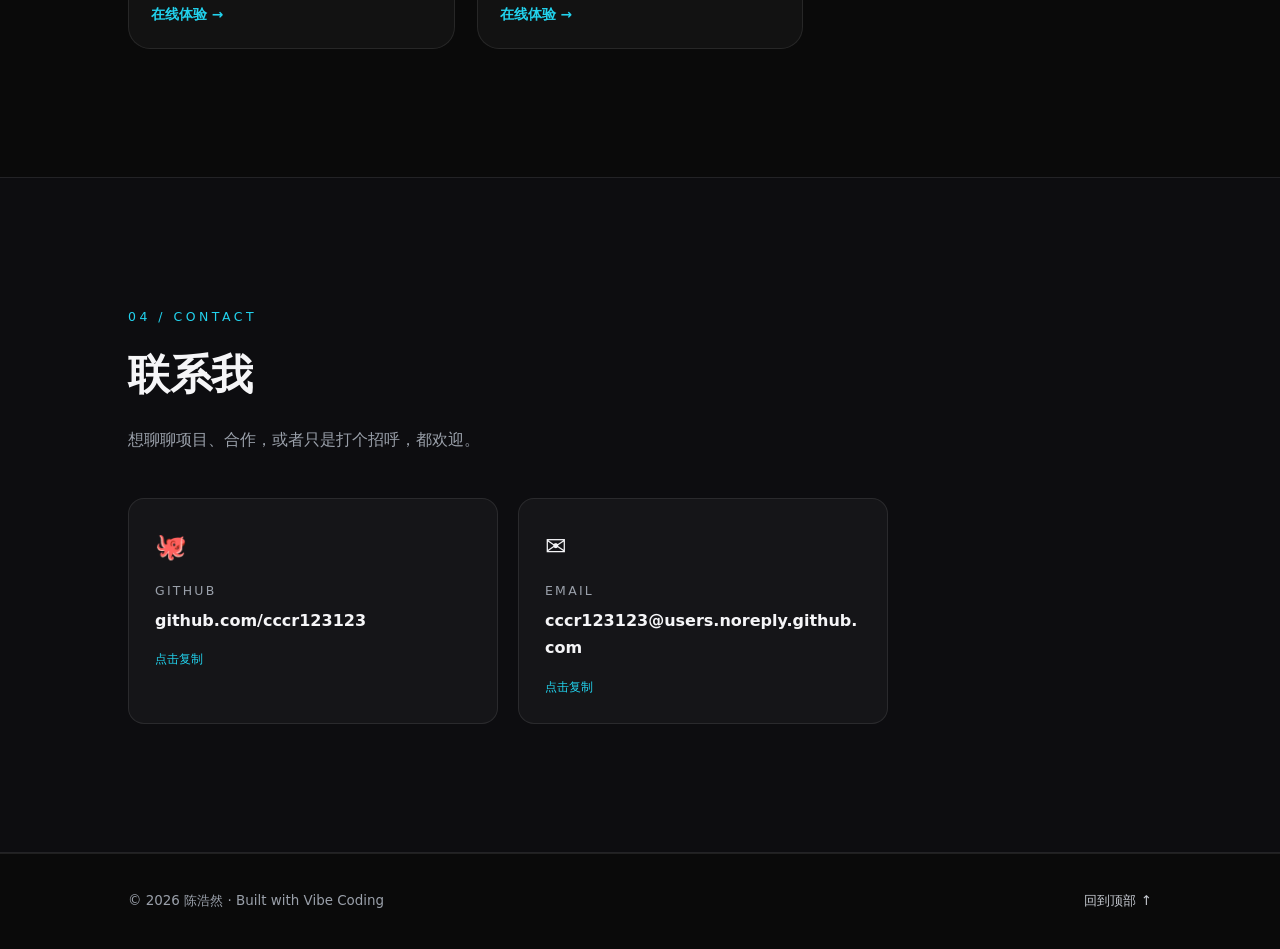
==== commit b0126543: "chore: 填入真实 GitHub 联系方式，补充 README（含双平台部署链接）" ====
--- a/index.html
+++ b/index.html
@@ -258,18 +258,18 @@
 
         <div class="contact">
           <!-- 个人信息替换位置：GitHub 链接 -->
-          <button class="contact-card reveal" data-copy="https://github.com/your-username" type="button">
+          <button class="contact-card reveal" data-copy="https://github.com/cccr123123" type="button">
             <span class="contact-card__icon">🐙</span>
             <span class="contact-card__label">GitHub</span>
-            <span class="contact-card__value">github.com/your-username</span>
+            <span class="contact-card__value">github.com/cccr123123</span>
             <span class="contact-card__hint">点击复制</span>
           </button>
 
           <!-- 个人信息替换位置：邮箱 -->
-          <button class="contact-card reveal" data-copy="your-email@example.com" type="button">
+          <button class="contact-card reveal" data-copy="cccr123123@users.noreply.github.com" type="button">
             <span class="contact-card__icon">✉️</span>
             <span class="contact-card__label">Email</span>
-            <span class="contact-card__value">your-email@example.com</span>
+            <span class="contact-card__value">cccr123123@users.noreply.github.com</span>
             <span class="contact-card__hint">点击复制</span>
           </button>
         </div>
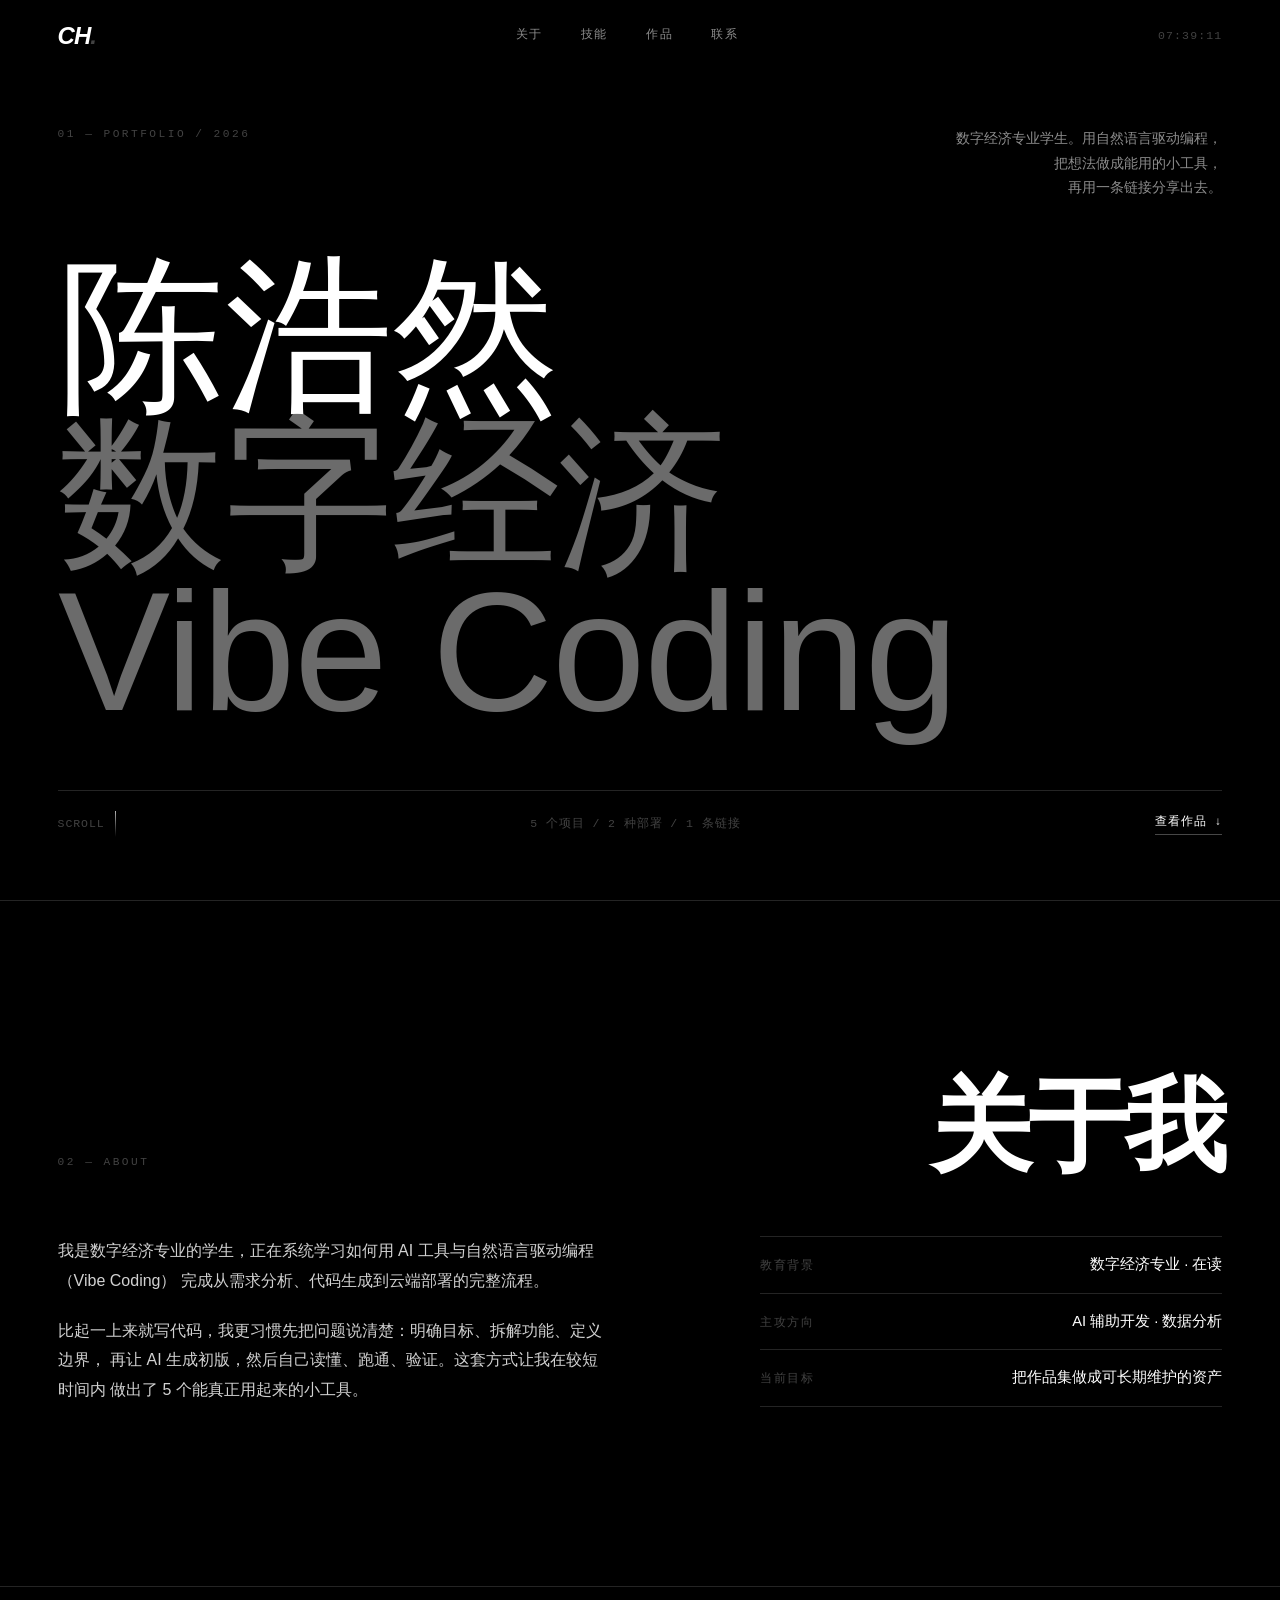
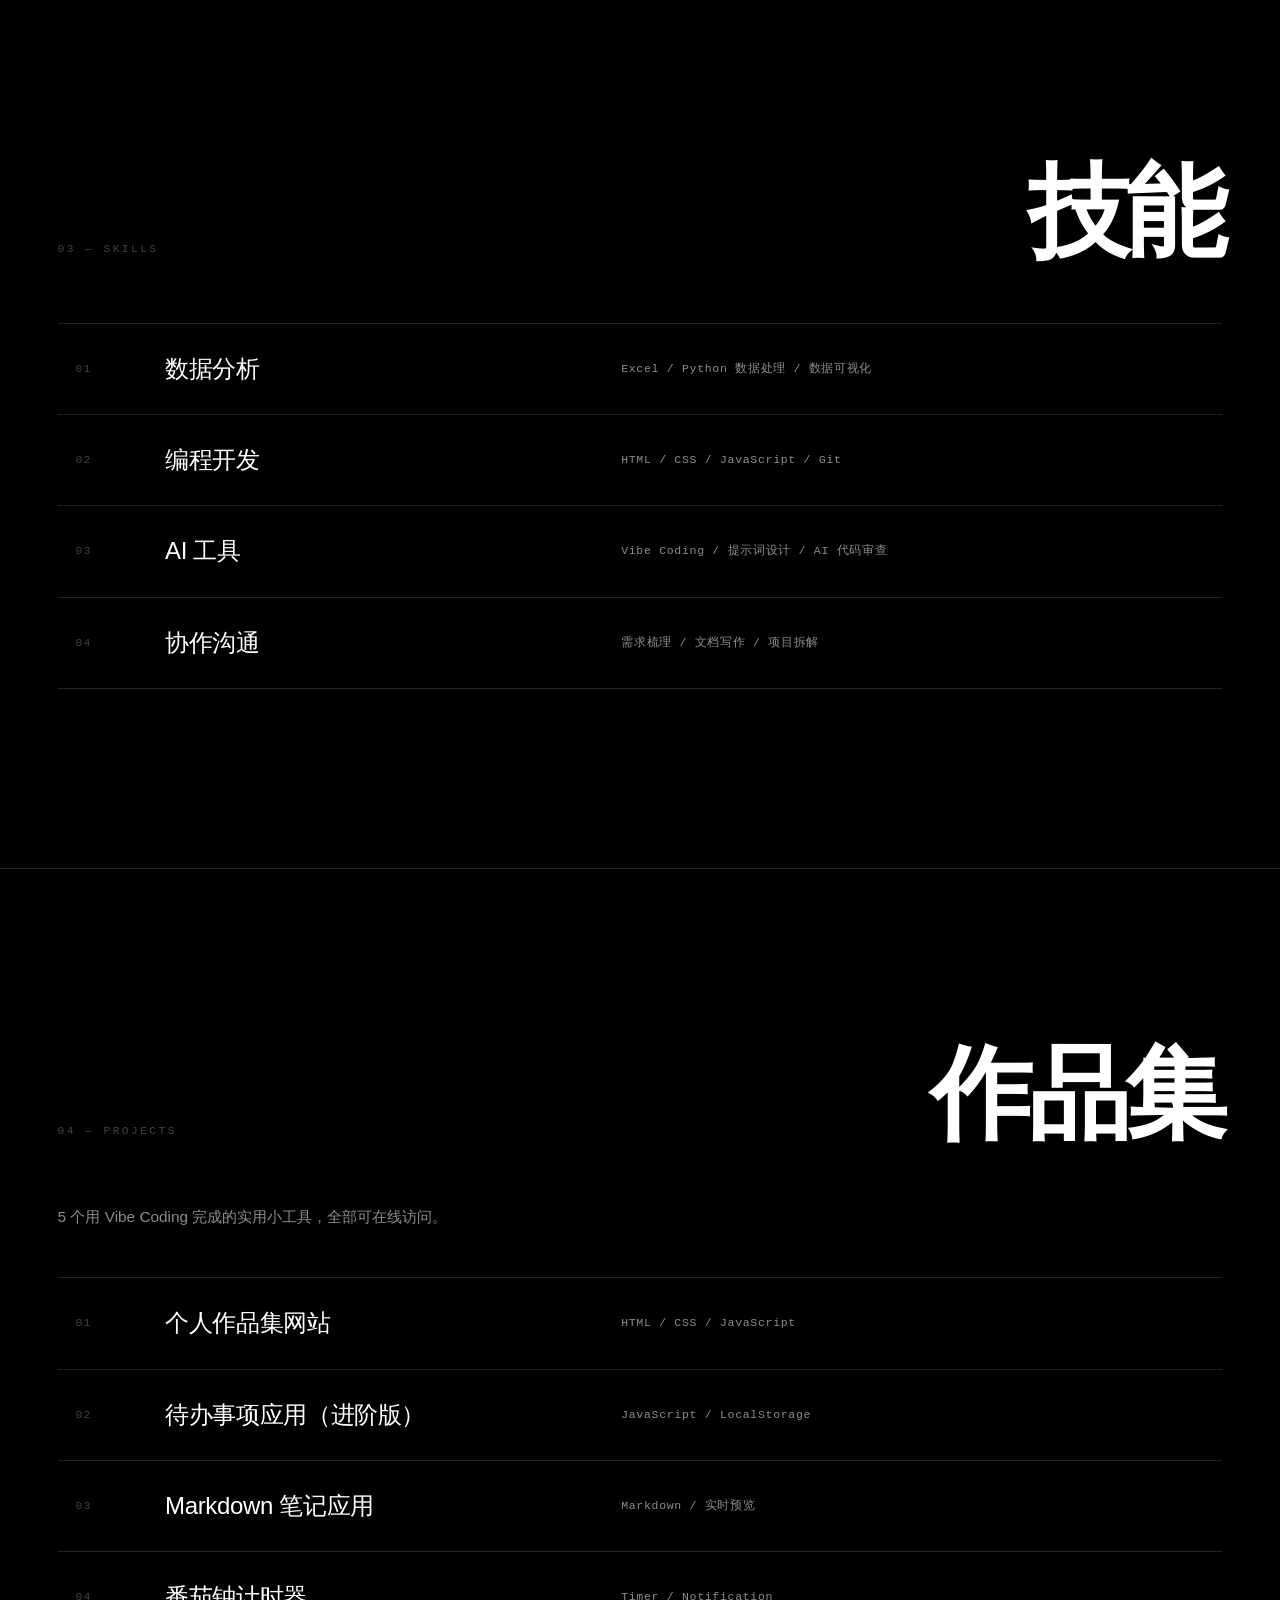
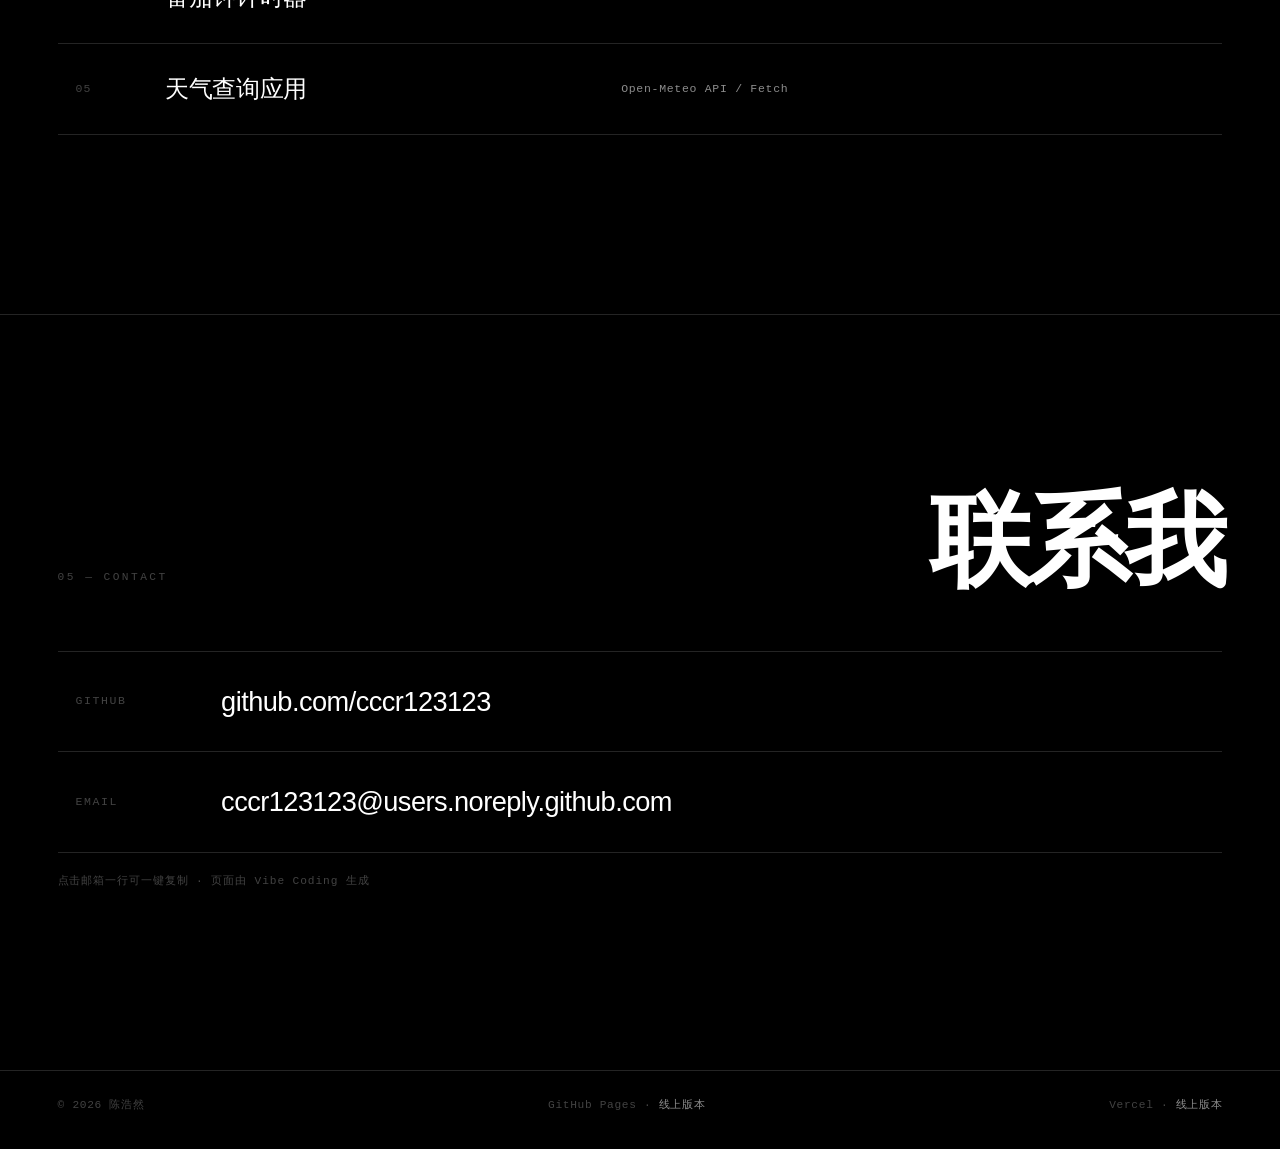
==== commit 5f1b23d7: "style: 重构为黑白极简排版（参考 toolofna.com） - 纯黑底 + 纯白字 + 灰阶层级，去掉渐变/光晕/玻璃卡片 - 超大无衬线标题 + 等宽编号标签 + 1px 细线分隔 - 新增" ====
--- a/index.html
+++ b/index.html
@@ -3,284 +3,217 @@
 <head>
   <meta charset="UTF-8" />
   <meta name="viewport" content="width=device-width, initial-scale=1.0" />
-  <title>陈浩然 · 个人作品集</title>
+  <title>陈浩然 — 个人作品集</title>
   <meta name="description" content="数字经济专业学生的个人作品集：用 Vibe Coding 把想法做成能用的小工具。" />
   <link rel="stylesheet" href="styles.css" />
 </head>
 <body>
-  <!-- 背景装饰光晕 -->
-  <div class="bg-glow" aria-hidden="true">
-    <span class="bg-glow__orb bg-glow__orb--a"></span>
-    <span class="bg-glow__orb bg-glow__orb--b"></span>
+  <!-- ========== 加载页 ========== -->
+  <div class="loader" id="loader" aria-hidden="true">
+    <div class="loader__mark">CH</div>
+    <div class="loader__bar"><span id="loaderBar"></span></div>
+    <div class="loader__meta">PORTFOLIO — 2026</div>
   </div>
 
-  <header class="site-header">
-    <div class="container site-header__inner">
-      <a class="brand" href="#hero" aria-label="回到顶部">CH<span class="brand__dot">.</span></a>
-
-      <nav class="nav" id="nav" aria-label="主导航">
-        <a class="nav__link" href="#about">关于我</a>
-        <a class="nav__link" href="#skills">技能</a>
-        <a class="nav__link" href="#projects">项目</a>
-        <a class="nav__link" href="#contact">联系</a>
-      </nav>
-
-      <button class="nav-toggle" id="navToggle" aria-label="打开菜单" aria-expanded="false" aria-controls="nav">
-        <span></span><span></span><span></span>
-      </button>
-    </div>
+  <!-- ========== 自定义光标 ========== -->
+  <div class="cursor" id="cursor" aria-hidden="true">
+    <span class="cursor__dot"></span>
+    <span class="cursor__ring"></span>
+  </div>
+
+  <!-- ========== 顶部导航 ========== -->
+  <header class="site-header" id="siteHeader">
+    <a class="logo" href="#top" aria-label="回到顶部">CH<span class="logo__mark">.</span></a>
+
+    <nav class="menu" aria-label="主导航">
+      <a class="menu__link" href="#about">关于</a>
+      <a class="menu__link" href="#skills">技能</a>
+      <a class="menu__link" href="#projects">作品</a>
+      <a class="menu__link" href="#contact">联系</a>
+    </nav>
+
+    <span class="site-header__clock" id="clock" aria-hidden="true">--:--:--</span>
   </header>
 
-  <main>
-    <!-- ============ 首屏 ============ -->
-    <section class="hero" id="hero">
-      <div class="container hero__inner">
-        <div class="hero__content">
-          <p class="hero__eyebrow reveal">HELLO, I'M</p>
-          <!-- 个人信息替换位置：姓名 -->
-          <h1 class="hero__title reveal">陈浩然</h1>
-          <p class="hero__role reveal">数字经济专业 · Vibe Coding 实践者</p>
-          <p class="hero__desc reveal">
-            用自然语言驱动编程，把脑子里的想法快速做成能用的小工具。
-            喜欢把复杂的事情拆小、做透，再用一条链接分享出去。
+  <main id="top">
+    <!-- ========== 首屏 ========== -->
+    <section class="hero">
+      <div class="hero__top">
+        <p class="kicker">01 — PORTFOLIO / 2026</p>
+        <p class="hero__note">
+          <!-- 个人信息替换位置：简介 -->
+          数字经济专业学生。用自然语言驱动编程，<br />
+          把想法做成能用的小工具，<br />
+          再用一条链接分享出去。
+        </p>
+      </div>
+
+      <h1 class="hero__title" id="heroTitle">
+        <span class="hero__line">陈浩然</span>
+        <span class="hero__line hero__line--dim">数字经济</span>
+        <span class="hero__line hero__line--dim">Vibe Coding</span>
+      </h1>
+
+      <div class="hero__foot">
+        <span class="hero__scroll">SCROLL <i></i></span>
+        <span class="hero__facts">5 个项目 / 2 种部署 / 1 条链接</span>
+        <a class="hero__jump" href="#projects">查看作品 ↓</a>
+      </div>
+    </section>
+
+    <!-- ========== 关于我 ========== -->
+    <section class="section" id="about">
+      <div class="section__head">
+        <p class="kicker">02 — ABOUT</p>
+        <h2 class="section__title">关于我</h2>
+      </div>
+
+      <div class="about">
+        <div class="about__body">
+          <p>
+            我是数字经济专业的学生，正在系统学习如何用 AI 工具与自然语言驱动编程（Vibe Coding）
+            完成从需求分析、代码生成到云端部署的完整流程。
           </p>
-          <div class="hero__actions reveal">
-            <a class="btn btn--primary" href="#projects">查看项目</a>
-            <a class="btn btn--ghost" href="#contact">联系我</a>
+          <p>
+            比起一上来就写代码，我更习惯先把问题说清楚：明确目标、拆解功能、定义边界，
+            再让 AI 生成初版，然后自己读懂、跑通、验证。这套方式让我在较短时间内
+            做出了 5 个能真正用起来的小工具。
+          </p>
+        </div>
+
+        <dl class="about__facts">
+          <div class="fact">
+            <dt>教育背景</dt>
+            <dd>数字经济专业 · 在读</dd>
           </div>
-          <ul class="hero__meta reveal">
-            <li><strong>5</strong><span>工具项目</span></li>
-            <li><strong>2</strong><span>部署方式</span></li>
-            <li><strong>1</strong><span>条链接认识我</span></li>
-          </ul>
-        </div>
-
-        <div class="hero__visual reveal">
-          <div class="avatar" role="img" aria-label="个人头像占位图形">
-            <span class="avatar__initial">CH</span>
-            <span class="avatar__ring"></span>
+          <div class="fact">
+            <dt>主攻方向</dt>
+            <dd>AI 辅助开发 · 数据分析</dd>
           </div>
-          <div class="hero__card">
-            <span class="hero__card-dot"></span>
-            <p>Now building</p>
-            <strong>Vibe Coding 作品集</strong>
+          <div class="fact">
+            <dt>当前目标</dt>
+            <dd>把作品集做成可长期维护的资产</dd>
           </div>
-        </div>
-      </div>
-      <a class="scroll-hint" href="#about" aria-label="向下滚动">
-        <span></span>
-      </a>
-    </section>
-
-    <!-- ============ 关于我 ============ -->
-    <section class="section" id="about">
-      <div class="container">
-        <p class="section__eyebrow reveal">01 / ABOUT</p>
-        <h2 class="section__title reveal">关于我</h2>
-
-        <div class="about">
-          <div class="about__text reveal">
-            <p>
-              我是数字经济专业的学生，正在系统学习如何用 AI 工具与自然语言驱动编程（Vibe Coding）
-              完成从需求分析、代码生成到云端部署的完整流程。
-            </p>
-            <p>
-              相比一上来就写代码，我更习惯先把问题说清楚：明确目标、拆解功能、定义边界，
-              再让 AI 生成初版，然后自己读懂、跑通、验证。这套工作方式让我在短时间内
-              做出了 5 个能真正用起来的小工具。
-            </p>
-          </div>
-
-          <ul class="about__facts">
-            <li class="fact-card reveal">
-              <span class="fact-card__icon">🎓</span>
-              <div>
-                <h3>教育背景</h3>
-                <p>数字经济专业 · 在读</p>
-              </div>
-            </li>
-            <li class="fact-card reveal">
-              <span class="fact-card__icon">🧭</span>
-              <div>
-                <h3>主攻方向</h3>
-                <p>AI 辅助开发 · 数据分析</p>
-              </div>
-            </li>
-            <li class="fact-card reveal">
-              <span class="fact-card__icon">🎯</span>
-              <div>
-                <h3>当前目标</h3>
-                <p>把作品集做成可长期维护的资产</p>
-              </div>
-            </li>
-          </ul>
-        </div>
-      </div>
-    </section>
-
-    <!-- ============ 技能 ============ -->
-    <section class="section section--soft" id="skills">
-      <div class="container">
-        <p class="section__eyebrow reveal">02 / SKILLS</p>
-        <h2 class="section__title reveal">技能</h2>
-
-        <div class="skills">
-          <article class="skill-card reveal">
-            <h3 class="skill-card__title"><span>📊</span> 数据分析</h3>
-            <ul class="tag-list">
-              <li class="tag">Excel</li>
-              <li class="tag">Python 数据处理</li>
-              <li class="tag">数据可视化</li>
-            </ul>
-            <div class="skill-bar" aria-hidden="true"><span style="--w: 78%"></span></div>
-          </article>
-
-          <article class="skill-card reveal">
-            <h3 class="skill-card__title"><span>💻</span> 编程开发</h3>
-            <ul class="tag-list">
-              <li class="tag">HTML / CSS</li>
-              <li class="tag">JavaScript</li>
-              <li class="tag">Git</li>
-            </ul>
-            <div class="skill-bar" aria-hidden="true"><span style="--w: 72%"></span></div>
-          </article>
-
-          <article class="skill-card reveal">
-            <h3 class="skill-card__title"><span>🤖</span> AI 工具</h3>
-            <ul class="tag-list">
-              <li class="tag">Vibe Coding</li>
-              <li class="tag">提示词设计</li>
-              <li class="tag">AI 代码审查</li>
-            </ul>
-            <div class="skill-bar" aria-hidden="true"><span style="--w: 85%"></span></div>
-          </article>
-
-          <article class="skill-card reveal">
-            <h3 class="skill-card__title"><span>🧩</span> 协作沟通</h3>
-            <ul class="tag-list">
-              <li class="tag">需求梳理</li>
-              <li class="tag">文档写作</li>
-              <li class="tag">项目拆解</li>
-            </ul>
-            <div class="skill-bar" aria-hidden="true"><span style="--w: 80%"></span></div>
-          </article>
-        </div>
-      </div>
-    </section>
-
-    <!-- ============ 项目 ============ -->
+        </dl>
+      </div>
+    </section>
+
+    <!-- ========== 技能 ========== -->
+    <section class="section" id="skills">
+      <div class="section__head">
+        <p class="kicker">03 — SKILLS</p>
+        <h2 class="section__title">技能</h2>
+      </div>
+
+      <ul class="skill-list">
+        <li class="skill-row reveal">
+          <span class="row-idx">01</span>
+          <span class="row-name">数据分析</span>
+          <span class="row-tags">Excel / Python 数据处理 / 数据可视化</span>
+        </li>
+        <li class="skill-row reveal">
+          <span class="row-idx">02</span>
+          <span class="row-name">编程开发</span>
+          <span class="row-tags">HTML / CSS / JavaScript / Git</span>
+        </li>
+        <li class="skill-row reveal">
+          <span class="row-idx">03</span>
+          <span class="row-name">AI 工具</span>
+          <span class="row-tags">Vibe Coding / 提示词设计 / AI 代码审查</span>
+        </li>
+        <li class="skill-row reveal">
+          <span class="row-idx">04</span>
+          <span class="row-name">协作沟通</span>
+          <span class="row-tags">需求梳理 / 文档写作 / 项目拆解</span>
+        </li>
+      </ul>
+    </section>
+
+    <!-- ========== 作品集 ========== -->
     <section class="section" id="projects">
-      <div class="container">
-        <p class="section__eyebrow reveal">03 / PROJECTS</p>
-        <h2 class="section__title reveal">项目</h2>
-        <p class="section__lead reveal">5 个用 Vibe Coding 完成的实用小工具，全部可在线访问。</p>
-
-        <div class="projects">
-          <article class="project-card reveal">
-            <div class="project-card__thumb project-card__thumb--a">
-              <span aria-hidden="true">🌟</span>
-            </div>
-            <div class="project-card__body">
-              <h3>个人作品集网站</h3>
-              <p>你正在看的这个页面：单页个人数字名片，深色科技风 + 滚动动画。</p>
-              <ul class="tag-list tag-list--sm">
-                <li class="tag">HTML</li><li class="tag">CSS</li><li class="tag">JavaScript</li>
-              </ul>
-              <a class="project-card__link" href="#hero">在线访问 →</a>
-            </div>
-          </article>
-
-          <article class="project-card reveal">
-            <div class="project-card__thumb project-card__thumb--b">
-              <span aria-hidden="true">✅</span>
-            </div>
-            <div class="project-card__body">
-              <h3>待办事项应用（进阶版）</h3>
-              <p>支持分类、优先级、截止日期、搜索与多条件筛选，数据本地持久化。</p>
-              <ul class="tag-list tag-list--sm">
-                <li class="tag">JavaScript</li><li class="tag">LocalStorage</li>
-              </ul>
-              <a class="project-card__link" href="todo/index.html">在线体验 →</a>
-            </div>
-          </article>
-
-          <article class="project-card reveal">
-            <div class="project-card__thumb project-card__thumb--c">
-              <span aria-hidden="true">📝</span>
-            </div>
-            <div class="project-card__body">
-              <h3>Markdown 笔记应用</h3>
-              <p>左侧编辑右侧实时预览，支持代码块高亮、笔记列表与搜索。</p>
-              <ul class="tag-list tag-list--sm">
-                <li class="tag">Markdown</li><li class="tag">实时预览</li>
-              </ul>
-              <a class="project-card__link" href="markdown/index.html">在线体验 →</a>
-            </div>
-          </article>
-
-          <article class="project-card reveal">
-            <div class="project-card__thumb project-card__thumb--d">
-              <span aria-hidden="true">⏱️</span>
-            </div>
-            <div class="project-card__body">
-              <h3>番茄钟计时器</h3>
-              <p>25/5 分钟专注循环，可自定义时长，支持通知提醒与完成统计。</p>
-              <ul class="tag-list tag-list--sm">
-                <li class="tag">Timer</li><li class="tag">Notification</li>
-              </ul>
-              <a class="project-card__link" href="pomodoro/index.html">在线体验 →</a>
-            </div>
-          </article>
-
-          <article class="project-card reveal">
-            <div class="project-card__thumb project-card__thumb--e">
-              <span aria-hidden="true">🌤️</span>
-            </div>
-            <div class="project-card__body">
-              <h3>天气查询应用</h3>
-              <p>按城市查询实时天气与未来预报，支持定位、收藏城市。</p>
-              <ul class="tag-list tag-list--sm">
-                <li class="tag">Open-Meteo API</li><li class="tag">Fetch</li>
-              </ul>
-              <a class="project-card__link" href="weather/index.html">在线体验 →</a>
-            </div>
-          </article>
-        </div>
-      </div>
-    </section>
-
-    <!-- ============ 联系 ============ -->
-    <section class="section section--soft" id="contact">
-      <div class="container">
-        <p class="section__eyebrow reveal">04 / CONTACT</p>
-        <h2 class="section__title reveal">联系我</h2>
-        <p class="section__lead reveal">想聊聊项目、合作，或者只是打个招呼，都欢迎。</p>
-
-        <div class="contact">
-          <!-- 个人信息替换位置：GitHub 链接 -->
-          <button class="contact-card reveal" data-copy="https://github.com/cccr123123" type="button">
-            <span class="contact-card__icon">🐙</span>
-            <span class="contact-card__label">GitHub</span>
-            <span class="contact-card__value">github.com/cccr123123</span>
-            <span class="contact-card__hint">点击复制</span>
-          </button>
-
-          <!-- 个人信息替换位置：邮箱 -->
-          <button class="contact-card reveal" data-copy="cccr123123@users.noreply.github.com" type="button">
-            <span class="contact-card__icon">✉️</span>
-            <span class="contact-card__label">Email</span>
-            <span class="contact-card__value">cccr123123@users.noreply.github.com</span>
-            <span class="contact-card__hint">点击复制</span>
-          </button>
-        </div>
-      </div>
+      <div class="section__head">
+        <p class="kicker">04 — PROJECTS</p>
+        <h2 class="section__title">作品集</h2>
+      </div>
+
+      <p class="section__lead">5 个用 Vibe Coding 完成的实用小工具，全部可在线访问。</p>
+
+      <ul class="project-list">
+        <li>
+          <a class="project-row reveal" href="#top">
+            <span class="row-idx">01</span>
+            <span class="row-name">个人作品集网站</span>
+            <span class="row-tags">HTML / CSS / JavaScript</span>
+            <span class="row-arrow">↗</span>
+          </a>
+        </li>
+        <li>
+          <a class="project-row reveal" href="todo/index.html">
+            <span class="row-idx">02</span>
+            <span class="row-name">待办事项应用（进阶版）</span>
+            <span class="row-tags">JavaScript / LocalStorage</span>
+            <span class="row-arrow">↗</span>
+          </a>
+        </li>
+        <li>
+          <a class="project-row reveal" href="markdown/index.html">
+            <span class="row-idx">03</span>
+            <span class="row-name">Markdown 笔记应用</span>
+            <span class="row-tags">Markdown / 实时预览</span>
+            <span class="row-arrow">↗</span>
+          </a>
+        </li>
+        <li>
+          <a class="project-row reveal" href="pomodoro/index.html">
+            <span class="row-idx">04</span>
+            <span class="row-name">番茄钟计时器</span>
+            <span class="row-tags">Timer / Notification</span>
+            <span class="row-arrow">↗</span>
+          </a>
+        </li>
+        <li>
+          <a class="project-row reveal" href="weather/index.html">
+            <span class="row-idx">05</span>
+            <span class="row-name">天气查询应用</span>
+            <span class="row-tags">Open-Meteo API / Fetch</span>
+            <span class="row-arrow">↗</span>
+          </a>
+        </li>
+      </ul>
+    </section>
+
+    <!-- ========== 联系 ========== -->
+    <section class="section section--contact" id="contact">
+      <div class="section__head">
+        <p class="kicker">05 — CONTACT</p>
+        <h2 class="section__title">联系我</h2>
+      </div>
+
+      <div class="contact-lines">
+        <!-- 个人信息替换位置：GitHub 链接 -->
+        <a class="contact-line reveal" href="https://github.com/cccr123123" target="_blank" rel="noopener">
+          <span class="contact-line__label">GitHub</span>
+          <span class="contact-line__value">github.com/cccr123123</span>
+          <span class="row-arrow">↗</span>
+        </a>
+
+        <!-- 个人信息替换位置：邮箱 -->
+        <button class="contact-line reveal" type="button" data-copy="cccr123123@users.noreply.github.com">
+          <span class="contact-line__label">Email</span>
+          <span class="contact-line__value">cccr123123@users.noreply.github.com</span>
+          <span class="row-arrow">⧉</span>
+        </button>
+      </div>
+
+      <p class="contact__hint">点击邮箱一行可一键复制 · 页面由 Vibe Coding 生成</p>
     </section>
   </main>
 
   <footer class="site-footer">
-    <div class="container site-footer__inner">
-      <p>© <span id="year">2026</span> 陈浩然 · Built with Vibe Coding</p>
-      <a href="#hero">回到顶部 ↑</a>
+    <div class="site-footer__row">
+      <span>© <span id="year">2026</span> 陈浩然</span>
+      <span>GitHub Pages · <a href="https://cccr123123.github.io/vibe-portfolio/" target="_blank" rel="noopener">线上版本</a></span>
+      <span>Vercel · <a href="https://vibe-portfolio-eight-mu.vercel.app" target="_blank" rel="noopener">线上版本</a></span>
     </div>
   </footer>
 
--- a/styles.css
+++ b/styles.css
@@ -1,29 +1,22 @@
 /* ============================================================
-   个人作品集网站 · styles.css
-   深色科技感主题 · 蓝紫→青渐变强调色
+   个人作品集 · styles.css (v2 · 黑白极简 / 科技排版)
+   参考 toolofna.com：纯黑底、超大无衬线字、细线分隔、克制动效
    ============================================================ */
 
 /* ---------- 设计令牌 ---------- */
 :root {
-  --bg: #0a0a0a;
-  --bg-soft: #0d0d10;
-  --card: rgba(255, 255, 255, 0.035);
-  --card-hover: rgba(255, 255, 255, 0.06);
-  --border: rgba(255, 255, 255, 0.09);
-  --border-strong: rgba(255, 255, 255, 0.18);
-  --text: #f5f5f7;
-  --muted: #9aa0aa;
-  --muted-strong: #c5c9d0;
-  --accent-1: #6366f1;
-  --accent-2: #22d3ee;
-  --gradient: linear-gradient(135deg, var(--accent-1), var(--accent-2));
-  --radius-lg: 22px;
-  --radius-md: 16px;
-  --radius-sm: 10px;
-  --maxw: 1120px;
-  --ease: cubic-bezier(0.22, 1, 0.36, 1);
-  --font: -apple-system, BlinkMacSystemFont, "Segoe UI", "PingFang SC",
-    "Hiragino Sans GB", "Microsoft YaHei", system-ui, sans-serif;
+  --bg: #000000;
+  --text: #ffffff;
+  --dim: rgba(255, 255, 255, 0.55);
+  --faint: rgba(255, 255, 255, 0.26);
+  --line: rgba(255, 255, 255, 0.14);
+  --line-strong: rgba(255, 255, 255, 0.28);
+  --sans: "Helvetica Neue", "Inter", -apple-system, BlinkMacSystemFont,
+    "Segoe UI", "PingFang SC", "Hiragino Sans GB", "Microsoft YaHei", sans-serif;
+  --mono: ui-monospace, "SF Mono", "Cascadia Mono", Consolas, "Courier New", monospace;
+  --ease: cubic-bezier(0.16, 1, 0.3, 1);
+  --pad: clamp(20px, 4.5vw, 64px);
+  --gap-section: clamp(96px, 14vw, 200px);
 }
 
 /* ---------- Reset ---------- */
@@ -37,23 +30,22 @@
 
 html {
   scroll-behavior: smooth;
-  scroll-padding-top: 88px;
+  scroll-padding-top: 72px;
   -webkit-text-size-adjust: 100%;
 }
 
 body {
-  font-family: var(--font);
+  font-family: var(--sans);
   background: var(--bg);
   color: var(--text);
-  line-height: 1.7;
+  line-height: 1.6;
   -webkit-font-smoothing: antialiased;
+  text-rendering: optimizeLegibility;
   overflow-x: hidden;
 }
 
-img,
-svg {
-  display: block;
-  max-width: 100%;
+body.is-loading {
+  overflow: hidden;
 }
 
 a {
@@ -73,803 +65,707 @@
   cursor: pointer;
 }
 
+img,
+svg {
+  display: block;
+  max-width: 100%;
+}
+
 ::selection {
-  background: rgba(99, 102, 241, 0.35);
-}
-
-/* ---------- 背景光晕 ---------- */
-.bg-glow {
+  background: #fff;
+  color: #000;
+}
+
+/* ============================================================
+   加载页
+   ============================================================ */
+.loader {
   position: fixed;
   inset: 0;
-  z-index: -1;
+  z-index: 9000;
+  background: var(--bg);
+  display: grid;
+  place-items: center;
+  align-content: center;
+  transition: opacity 0.7s var(--ease), visibility 0.7s;
+}
+
+.loader.is-done {
+  opacity: 0;
+  visibility: hidden;
   pointer-events: none;
+}
+
+.loader__mark {
+  font-size: clamp(4.5rem, 15vw, 11rem);
+  font-weight: 700;
+  letter-spacing: -0.06em;
+  line-height: 1;
+  font-style: italic;
+  animation: markIn 0.9s var(--ease) both;
+}
+
+@keyframes markIn {
+  from {
+    opacity: 0;
+    transform: translateY(18px) scale(0.97);
+  }
+}
+
+.loader__bar {
+  width: min(300px, 58vw);
+  height: 1px;
+  margin-top: 34px;
+  background: rgba(255, 255, 255, 0.16);
   overflow: hidden;
-}
-
-.bg-glow__orb {
+  justify-self: center;
+}
+
+.loader__bar span {
+  display: block;
+  width: 0;
+  height: 100%;
+  background: var(--text);
+  transition: width 0.9s var(--ease);
+}
+
+.loader__meta {
+  margin-top: 16px;
+  font-family: var(--mono);
+  font-size: 0.66rem;
+  letter-spacing: 0.24em;
+  color: var(--faint);
+  text-align: center;
+}
+
+/* ============================================================
+   自定义光标
+   ============================================================ */
+.cursor {
+  position: fixed;
+  top: 0;
+  left: 0;
+  z-index: 8000;
+  pointer-events: none;
+  opacity: 0;
+  transition: opacity 0.3s ease;
+}
+
+.cursor.is-on {
+  opacity: 1;
+}
+
+.cursor__dot,
+.cursor__ring {
   position: absolute;
+  top: 0;
+  left: 0;
   border-radius: 50%;
-  filter: blur(90px);
-  opacity: 0.5;
-}
-
-.bg-glow__orb--a {
-  width: 520px;
-  height: 520px;
-  top: -180px;
-  right: -120px;
-  background: radial-gradient(circle, rgba(99, 102, 241, 0.55), transparent 65%);
-}
-
-.bg-glow__orb--b {
-  width: 480px;
-  height: 480px;
-  bottom: -200px;
-  left: -140px;
-  background: radial-gradient(circle, rgba(34, 211, 238, 0.32), transparent 65%);
-}
-
-/* ---------- 布局容器 ---------- */
-.container {
-  width: 100%;
-  max-width: var(--maxw);
-  margin: 0 auto;
-  padding: 0 clamp(20px, 5vw, 48px);
-}
-
-/* ---------- 顶部导航 ---------- */
+  transform: translate(-50%, -50%);
+  will-change: transform;
+}
+
+.cursor__dot {
+  width: 5px;
+  height: 5px;
+  background: var(--text);
+}
+
+.cursor__ring {
+  width: 34px;
+  height: 34px;
+  border: 1px solid rgba(255, 255, 255, 0.45);
+  transition: width 0.35s var(--ease), height 0.35s var(--ease),
+    border-color 0.35s ease, background 0.35s ease;
+}
+
+.cursor.is-hover .cursor__ring {
+  width: 64px;
+  height: 64px;
+  border-color: rgba(255, 255, 255, 0.85);
+  background: rgba(255, 255, 255, 0.06);
+}
+
+.cursor.is-link .cursor__ring {
+  width: 76px;
+  height: 76px;
+  background: rgba(255, 255, 255, 0.1);
+}
+
+/* ============================================================
+   顶部导航
+   ============================================================ */
 .site-header {
   position: fixed;
   top: 0;
   left: 0;
   right: 0;
-  z-index: 50;
-  background: rgba(10, 10, 10, 0.62);
-  backdrop-filter: blur(16px);
-  -webkit-backdrop-filter: blur(16px);
-  border-bottom: 1px solid transparent;
-  transition: border-color 0.3s ease, background 0.3s ease;
-}
-
-.site-header.is-scrolled {
-  border-bottom-color: var(--border);
-  background: rgba(10, 10, 10, 0.86);
-}
-
-.site-header__inner {
+  z-index: 500;
   display: flex;
   align-items: center;
   justify-content: space-between;
-  height: 72px;
-}
-
-.brand {
-  font-size: 1.25rem;
-  font-weight: 800;
-  letter-spacing: 0.06em;
-}
-
-.brand__dot {
-  background: var(--gradient);
-  -webkit-background-clip: text;
-  background-clip: text;
-  color: transparent;
-}
-
-.nav {
-  display: flex;
-  gap: 36px;
-}
-
-.nav__link {
+  gap: 24px;
+  padding: 22px var(--pad);
+  border-bottom: 1px solid transparent;
+  transition: background 0.4s ease, border-color 0.4s ease, padding 0.4s ease;
+}
+
+.site-header.is-scrolled {
+  padding: 14px var(--pad);
+  background: rgba(0, 0, 0, 0.82);
+  backdrop-filter: blur(14px);
+  -webkit-backdrop-filter: blur(14px);
+  border-bottom-color: var(--line);
+}
+
+.logo {
+  font-size: 1.5rem;
+  font-weight: 700;
+  letter-spacing: -0.04em;
+  font-style: italic;
+  line-height: 1;
+}
+
+.logo__mark {
+  color: var(--faint);
+}
+
+.menu {
+  display: flex;
+  gap: clamp(18px, 3vw, 40px);
+}
+
+.menu__link {
   position: relative;
-  font-size: 0.94rem;
-  color: var(--muted-strong);
-  transition: color 0.25s ease;
-}
-
-.nav__link::after {
+  font-family: var(--mono);
+  font-size: 0.76rem;
+  letter-spacing: 0.12em;
+  color: var(--dim);
+  text-transform: uppercase;
+  padding: 4px 0;
+  transition: color 0.3s ease;
+}
+
+.menu__link::after {
   content: "";
   position: absolute;
   left: 0;
-  bottom: -6px;
+  bottom: 0;
   width: 100%;
-  height: 2px;
-  border-radius: 2px;
-  background: var(--gradient);
+  height: 1px;
+  background: currentColor;
   transform: scaleX(0);
+  transform-origin: right;
+  transition: transform 0.4s var(--ease);
+}
+
+.menu__link:hover {
+  color: var(--text);
+}
+
+.menu__link:hover::after {
+  transform: scaleX(1);
   transform-origin: left;
-  transition: transform 0.3s var(--ease);
-}
-
-.nav__link:hover,
-.nav__link.is-active {
-  color: var(--text);
-}
-
-.nav__link:hover::after,
-.nav__link.is-active::after {
-  transform: scaleX(1);
-}
-
-.nav-toggle {
-  display: none;
-  flex-direction: column;
-  gap: 5px;
-  padding: 10px;
-}
-
-.nav-toggle span {
-  display: block;
-  width: 22px;
-  height: 2px;
-  border-radius: 2px;
-  background: var(--text);
-  transition: transform 0.3s var(--ease), opacity 0.3s ease;
-}
-
-.nav-toggle[aria-expanded="true"] span:nth-child(1) {
-  transform: translateY(7px) rotate(45deg);
-}
-
-.nav-toggle[aria-expanded="true"] span:nth-child(2) {
-  opacity: 0;
-}
-
-.nav-toggle[aria-expanded="true"] span:nth-child(3) {
-  transform: translateY(-7px) rotate(-45deg);
-}
-
-/* ---------- 首屏 ---------- */
+}
+
+.site-header__clock {
+  font-family: var(--mono);
+  font-size: 0.72rem;
+  letter-spacing: 0.1em;
+  color: var(--faint);
+  font-variant-numeric: tabular-nums;
+}
+
+/* ============================================================
+   首屏
+   ============================================================ */
 .hero {
-  position: relative;
   min-height: 100vh;
   min-height: 100svh;
   display: flex;
+  flex-direction: column;
+  justify-content: space-between;
+  padding: clamp(96px, 14vh, 160px) var(--pad) clamp(40px, 7vh, 64px);
+}
+
+.hero__top {
+  display: flex;
+  align-items: flex-start;
+  justify-content: space-between;
+  gap: 32px;
+  flex-wrap: wrap;
+}
+
+.kicker {
+  font-family: var(--mono);
+  font-size: 0.7rem;
+  letter-spacing: 0.22em;
+  color: var(--faint);
+  text-transform: uppercase;
+  white-space: nowrap;
+}
+
+.hero__note {
+  font-size: clamp(0.86rem, 1.1vw, 0.95rem);
+  line-height: 1.75;
+  color: var(--dim);
+  text-align: right;
+  max-width: 42ch;
+}
+
+.hero__title {
+  margin: clamp(28px, 6vh, 64px) 0;
+  font-weight: 500;
+  letter-spacing: -0.05em;
+  line-height: 0.94;
+}
+
+.hero__line {
+  display: block;
+  font-size: clamp(2.9rem, 13.5vw, 10.5rem);
+  color: var(--text);
+  transition: color 0.6s var(--ease), transform 0.6s var(--ease);
+  will-change: transform;
+}
+
+.hero__line--dim {
+  color: rgba(255, 255, 255, 0.42);
+}
+
+/* 逐行聚焦：悬停某行时其余行变暗 */
+.hero__title:hover .hero__line {
+  color: rgba(255, 255, 255, 0.1);
+}
+
+.hero__title .hero__line:hover {
+  color: var(--text);
+  transform: translateX(10px);
+}
+
+.hero__foot {
+  display: flex;
   align-items: center;
-  padding: 120px 0 80px;
-}
-
-.hero__inner {
+  justify-content: space-between;
+  gap: 20px;
+  flex-wrap: wrap;
+  padding-top: 20px;
+  border-top: 1px solid var(--line);
+  font-family: var(--mono);
+  font-size: 0.72rem;
+  letter-spacing: 0.08em;
+  color: var(--faint);
+}
+
+.hero__scroll {
+  display: inline-flex;
+  align-items: center;
+  gap: 10px;
+}
+
+.hero__scroll i {
+  display: block;
+  width: 1px;
+  height: 26px;
+  background: linear-gradient(to bottom, rgba(255, 255, 255, 0.7), transparent);
+  animation: scrollLine 2s var(--ease) infinite;
+}
+
+@keyframes scrollLine {
+  0% {
+    transform: scaleY(0);
+    transform-origin: top;
+  }
+  45% {
+    transform: scaleY(1);
+    transform-origin: top;
+  }
+  55% {
+    transform: scaleY(1);
+    transform-origin: bottom;
+  }
+  100% {
+    transform: scaleY(0);
+    transform-origin: bottom;
+  }
+}
+
+.hero__jump {
+  color: var(--text);
+  border-bottom: 1px solid var(--line-strong);
+  padding-bottom: 2px;
+  transition: opacity 0.3s ease, border-color 0.3s ease;
+}
+
+.hero__jump:hover {
+  opacity: 0.6;
+  border-color: var(--text);
+}
+
+/* 加载完成后的逐行入场 */
+body.is-loaded .hero__line {
+  animation: lineUp 0.95s var(--ease) both;
+}
+
+body.is-loaded .hero__line:nth-child(1) {
+  animation-delay: 0.05s;
+}
+body.is-loaded .hero__line:nth-child(2) {
+  animation-delay: 0.16s;
+}
+body.is-loaded .hero__line:nth-child(3) {
+  animation-delay: 0.27s;
+}
+
+@keyframes lineUp {
+  from {
+    opacity: 0;
+    transform: translateY(48px);
+  }
+}
+
+/* ============================================================
+   通用区块
+   ============================================================ */
+.section {
+  padding: var(--gap-section) var(--pad);
+  border-top: 1px solid var(--line);
+}
+
+.section__head {
+  display: flex;
+  align-items: flex-end;
+  justify-content: space-between;
+  gap: 24px;
+  flex-wrap: wrap;
+  margin-bottom: clamp(36px, 5vw, 64px);
+}
+
+.section__title {
+  font-size: clamp(2.4rem, 8vw, 6.4rem);
+  font-weight: 600;
+  letter-spacing: -0.045em;
+  line-height: 0.9;
+}
+
+.section__lead {
+  font-size: clamp(0.9rem, 1.2vw, 1rem);
+  color: var(--dim);
+  margin-bottom: clamp(28px, 4vw, 48px);
+  max-width: 46ch;
+}
+
+/* 滚动揭示 */
+.reveal {
+  opacity: 0;
+  transform: translateY(28px);
+  transition: opacity 0.7s var(--ease), transform 0.7s var(--ease);
+}
+
+.reveal.is-in {
+  opacity: 1;
+  transform: none;
+}
+
+/* ============================================================
+   关于我
+   ============================================================ */
+.about {
   display: grid;
   grid-template-columns: 1.15fr 0.85fr;
+  gap: clamp(32px, 6vw, 96px);
+}
+
+.about__body {
+  display: flex;
+  flex-direction: column;
+  gap: 20px;
+  max-width: 62ch;
+}
+
+.about__body p {
+  font-size: clamp(0.95rem, 1.25vw, 1.08rem);
+  line-height: 1.85;
+  color: rgba(255, 255, 255, 0.82);
+}
+
+.about__facts {
+  display: flex;
+  flex-direction: column;
+  border-top: 1px solid var(--line);
+}
+
+.fact {
+  display: flex;
+  align-items: baseline;
+  justify-content: space-between;
+  gap: 20px;
+  padding: 16px 0;
+  border-bottom: 1px solid var(--line);
+}
+
+.fact dt {
+  font-family: var(--mono);
+  font-size: 0.72rem;
+  letter-spacing: 0.14em;
+  color: var(--faint);
+  text-transform: uppercase;
+  white-space: nowrap;
+}
+
+.fact dd {
+  font-size: 0.92rem;
+  color: var(--text);
+  text-align: right;
+}
+
+/* ============================================================
+   列表行（技能 / 作品通用）
+   ============================================================ */
+.skill-list,
+.project-list {
+  border-bottom: 1px solid var(--line);
+}
+
+.skill-row,
+.project-row {
+  display: grid;
+  grid-template-columns: 64px minmax(0, 1.3fr) minmax(0, 1.6fr) 28px;
   align-items: center;
-  gap: clamp(32px, 6vw, 72px);
-}
-
-.hero__eyebrow {
-  font-size: 0.8rem;
-  letter-spacing: 0.32em;
-  color: var(--accent-2);
-  margin-bottom: 18px;
-}
-
-.hero__title {
-  font-size: clamp(3rem, 8vw, 5.2rem);
-  line-height: 1.05;
-  font-weight: 900;
+  gap: clamp(12px, 2vw, 28px);
+  padding: 26px clamp(8px, 1.4vw, 22px);
+  border-top: 1px solid var(--line);
+  color: var(--text);
+  transition: background 0.4s var(--ease), color 0.4s var(--ease),
+    padding 0.4s var(--ease);
+}
+
+.row-idx {
+  font-family: var(--mono);
+  font-size: 0.72rem;
+  letter-spacing: 0.1em;
+  color: var(--faint);
+  transition: color 0.4s ease;
+}
+
+.row-name {
+  font-size: clamp(1.05rem, 1.9vw, 1.5rem);
+  font-weight: 500;
+  letter-spacing: -0.015em;
+}
+
+.row-tags {
+  font-family: var(--mono);
+  font-size: 0.72rem;
+  letter-spacing: 0.06em;
+  color: var(--dim);
+  transition: color 0.4s ease;
+}
+
+.row-arrow {
+  justify-self: end;
+  font-size: 1rem;
+  color: currentColor;
+  opacity: 0;
+  transform: translate(-10px, 6px);
+  transition: opacity 0.4s var(--ease), transform 0.4s var(--ease);
+}
+
+/* 悬停：反转 + 位移 + 箭头滑入 */
+.project-row:hover,
+.project-row:focus-visible {
+  background: var(--text);
+  color: #000;
+  padding-left: clamp(20px, 3vw, 44px);
+}
+
+.project-row:hover .row-idx,
+.project-row:hover .row-tags {
+  color: rgba(0, 0, 0, 0.5);
+}
+
+.project-row:hover .row-arrow,
+.project-row:focus-visible .row-arrow {
+  opacity: 1;
+  transform: none;
+}
+
+.skill-row:hover {
+  background: rgba(255, 255, 255, 0.035);
+  padding-left: clamp(16px, 2.4vw, 34px);
+}
+
+.skill-row:hover .row-idx,
+.skill-row:hover .row-tags {
+  color: rgba(255, 255, 255, 0.68);
+}
+
+/* ============================================================
+   联系
+   ============================================================ */
+.contact-lines {
+  border-bottom: 1px solid var(--line);
+}
+
+.contact-line {
+  display: grid;
+  grid-template-columns: 120px minmax(0, 1fr) 28px;
+  align-items: center;
+  gap: clamp(12px, 2vw, 28px);
+  width: 100%;
+  text-align: left;
+  padding: 28px clamp(8px, 1.4vw, 22px);
+  border-top: 1px solid var(--line);
+  transition: background 0.4s var(--ease), color 0.4s var(--ease),
+    padding 0.4s var(--ease);
+}
+
+.contact-line__label {
+  font-family: var(--mono);
+  font-size: 0.72rem;
+  letter-spacing: 0.14em;
+  color: var(--faint);
+  text-transform: uppercase;
+  transition: color 0.4s ease;
+}
+
+.contact-line__value {
+  font-size: clamp(1rem, 2.2vw, 1.7rem);
+  font-weight: 500;
   letter-spacing: -0.02em;
-  background: linear-gradient(120deg, #ffffff 20%, #b9c0ff 55%, var(--accent-2) 90%);
-  -webkit-background-clip: text;
-  background-clip: text;
-  color: transparent;
-  margin-bottom: 16px;
-}
-
-.hero__role {
-  font-size: clamp(1rem, 2vw, 1.2rem);
-  color: var(--muted-strong);
-  margin-bottom: 20px;
-}
-
-.hero__desc {
-  max-width: 46ch;
-  color: var(--muted);
-  margin-bottom: 34px;
-}
-
-.hero__actions {
-  display: flex;
-  flex-wrap: wrap;
-  gap: 14px;
-  margin-bottom: 46px;
-}
-
-.btn {
-  display: inline-flex;
-  align-items: center;
-  justify-content: center;
-  padding: 13px 28px;
-  border-radius: 999px;
-  font-size: 0.95rem;
-  font-weight: 600;
-  transition: transform 0.25s var(--ease), box-shadow 0.25s ease, background 0.25s ease;
-}
-
-.btn--primary {
-  background: var(--gradient);
-  color: #06111a;
-  box-shadow: 0 10px 30px -12px rgba(99, 102, 241, 0.9);
-}
-
-.btn--primary:hover {
-  transform: translateY(-2px);
-  box-shadow: 0 16px 36px -12px rgba(99, 102, 241, 1);
-}
-
-.btn--ghost {
-  border: 1px solid var(--border-strong);
-  color: var(--text);
-}
-
-.btn--ghost:hover {
-  transform: translateY(-2px);
-  background: var(--card-hover);
-  border-color: var(--accent-2);
-}
-
-.hero__meta {
-  display: flex;
-  gap: clamp(24px, 5vw, 56px);
-}
-
-.hero__meta li {
-  display: flex;
-  flex-direction: column;
-}
-
-.hero__meta strong {
-  font-size: clamp(1.4rem, 3vw, 1.9rem);
-  line-height: 1.2;
-  background: var(--gradient);
-  -webkit-background-clip: text;
-  background-clip: text;
-  color: transparent;
-}
-
-.hero__meta span {
-  font-size: 0.82rem;
-  color: var(--muted);
-  letter-spacing: 0.04em;
-}
-
-/* 头像区 */
-.hero__visual {
-  position: relative;
-  display: flex;
-  justify-content: center;
-  align-items: center;
-}
-
-.avatar {
-  position: relative;
-  width: clamp(220px, 26vw, 300px);
-  aspect-ratio: 1;
-  border-radius: 50%;
-  display: grid;
-  place-items: center;
-  background:
-    radial-gradient(circle at 30% 25%, rgba(99, 102, 241, 0.35), transparent 55%),
-    radial-gradient(circle at 70% 75%, rgba(34, 211, 238, 0.3), transparent 55%),
-    rgba(255, 255, 255, 0.03);
-  border: 1px solid var(--border-strong);
-  box-shadow: inset 0 0 60px rgba(99, 102, 241, 0.15);
-}
-
-.avatar__initial {
-  font-size: clamp(3.2rem, 6vw, 4.4rem);
-  font-weight: 900;
-  letter-spacing: 0.06em;
-  background: var(--gradient);
-  -webkit-background-clip: text;
-  background-clip: text;
-  color: transparent;
-}
-
-.avatar__ring {
-  position: absolute;
-  inset: -14px;
-  border-radius: 50%;
-  border: 1px dashed rgba(255, 255, 255, 0.16);
-  animation: spin 26s linear infinite;
-}
-
-@keyframes spin {
-  to {
-    transform: rotate(360deg);
-  }
-}
-
-.hero__card {
-  position: absolute;
-  right: 0;
-  bottom: 6%;
-  display: flex;
-  flex-direction: column;
-  gap: 4px;
-  padding: 14px 18px;
-  border-radius: var(--radius-md);
-  background: rgba(17, 17, 20, 0.85);
-  border: 1px solid var(--border);
-  backdrop-filter: blur(12px);
-  box-shadow: 0 20px 40px -20px rgba(0, 0, 0, 0.9);
-}
-
-.hero__card-dot {
-  width: 8px;
-  height: 8px;
-  border-radius: 50%;
-  background: #34d399;
-  box-shadow: 0 0 0 4px rgba(52, 211, 153, 0.16);
-  margin-bottom: 6px;
-}
-
-.hero__card p {
-  font-size: 0.74rem;
-  letter-spacing: 0.14em;
-  color: var(--muted);
-  text-transform: uppercase;
-}
-
-.hero__card strong {
-  font-size: 0.95rem;
-}
-
-.scroll-hint {
-  position: absolute;
-  left: 50%;
-  bottom: 28px;
-  transform: translateX(-50%);
-  width: 26px;
-  height: 42px;
-  border: 1px solid var(--border-strong);
-  border-radius: 999px;
-  display: grid;
-  justify-items: center;
-  padding-top: 8px;
-}
-
-.scroll-hint span {
-  width: 4px;
-  height: 8px;
-  border-radius: 4px;
-  background: var(--accent-2);
-  animation: scrollPulse 1.8s ease-in-out infinite;
-}
-
-@keyframes scrollPulse {
-  0%, 100% {
-    opacity: 0.35;
-    transform: translateY(0);
-  }
-  50% {
-    opacity: 1;
-    transform: translateY(10px);
-  }
-}
-
-/* ---------- 通用区块 ---------- */
-.section {
-  padding: clamp(72px, 10vw, 128px) 0;
-}
-
-.section--soft {
-  background: var(--bg-soft);
-  border-top: 1px solid var(--border);
-  border-bottom: 1px solid var(--border);
-}
-
-.section__eyebrow {
-  font-size: 0.78rem;
-  letter-spacing: 0.28em;
-  color: var(--accent-2);
-  margin-bottom: 12px;
-}
-
-.section__title {
-  font-size: clamp(1.8rem, 4.4vw, 2.6rem);
-  font-weight: 800;
-  letter-spacing: -0.01em;
-  margin-bottom: 16px;
-}
-
-.section__lead {
-  color: var(--muted);
-  max-width: 52ch;
-  margin-bottom: 44px;
-}
-
-/* ---------- 关于我 ---------- */
-.about {
-  display: grid;
-  grid-template-columns: 1.1fr 0.9fr;
-  gap: clamp(32px, 5vw, 64px);
-  margin-top: 40px;
-}
-
-.about__text {
-  display: flex;
-  flex-direction: column;
-  gap: 18px;
-  color: var(--muted-strong);
-}
-
-.about__text p {
-  font-size: 1rem;
-}
-
-.about__facts {
-  display: flex;
-  flex-direction: column;
-  gap: 14px;
-}
-
-.fact-card {
-  display: flex;
-  align-items: center;
-  gap: 16px;
-  padding: 18px 20px;
-  border-radius: var(--radius-md);
-  background: var(--card);
-  border: 1px solid var(--border);
-  transition: transform 0.25s var(--ease), border-color 0.25s ease, background 0.25s ease;
-}
-
-.fact-card:hover {
-  transform: translateX(4px);
-  border-color: rgba(34, 211, 238, 0.4);
-  background: var(--card-hover);
-}
-
-.fact-card__icon {
-  font-size: 1.5rem;
-}
-
-.fact-card h3 {
-  font-size: 0.98rem;
-  font-weight: 600;
-}
-
-.fact-card p {
-  font-size: 0.86rem;
-  color: var(--muted);
-}
-
-/* ---------- 技能 ---------- */
-.skills {
-  display: grid;
-  grid-template-columns: repeat(4, 1fr);
-  gap: 18px;
-  margin-top: 40px;
-}
-
-.skill-card {
-  padding: 24px 22px;
-  border-radius: var(--radius-md);
-  background: var(--card);
-  border: 1px solid var(--border);
-  transition: transform 0.25s var(--ease), border-color 0.25s ease;
-}
-
-.skill-card:hover {
-  transform: translateY(-4px);
-  border-color: rgba(99, 102, 241, 0.5);
-}
-
-.skill-card__title {
-  display: flex;
-  align-items: center;
-  gap: 10px;
-  font-size: 1rem;
-  margin-bottom: 16px;
-}
-
-.tag-list {
-  display: flex;
-  flex-wrap: wrap;
-  gap: 8px;
-}
-
-.tag {
-  padding: 5px 12px;
-  border-radius: 999px;
-  font-size: 0.78rem;
-  color: var(--muted-strong);
-  background: rgba(255, 255, 255, 0.05);
-  border: 1px solid var(--border);
-}
-
-.tag-list--sm .tag {
-  font-size: 0.72rem;
-  padding: 4px 10px;
-}
-
-.skill-bar {
+  word-break: break-all;
+}
+
+.contact-line:hover,
+.contact-line:focus-visible {
+  background: var(--text);
+  color: #000;
+  padding-left: clamp(20px, 3vw, 44px);
+}
+
+.contact-line:hover .contact-line__label {
+  color: rgba(0, 0, 0, 0.5);
+}
+
+.contact-line:hover .row-arrow {
+  opacity: 1;
+  transform: none;
+}
+
+.contact__hint {
   margin-top: 20px;
-  height: 4px;
-  border-radius: 4px;
-  background: rgba(255, 255, 255, 0.08);
-  overflow: hidden;
-}
-
-.skill-bar span {
-  display: block;
-  height: 100%;
-  width: 0;
-  border-radius: 4px;
-  background: var(--gradient);
-  transition: width 1s var(--ease) 0.2s;
-}
-
-.skill-card.is-visible .skill-bar span {
-  width: var(--w);
-}
-
-/* ---------- 项目 ---------- */
-.projects {
-  display: grid;
-  grid-template-columns: repeat(3, 1fr);
-  gap: 22px;
-  margin-top: 40px;
-}
-
-.project-card {
-  display: flex;
-  flex-direction: column;
-  border-radius: var(--radius-lg);
-  background: var(--card);
-  border: 1px solid var(--border);
-  overflow: hidden;
-  transition: transform 0.3s var(--ease), border-color 0.3s ease, box-shadow 0.3s ease;
-}
-
-.project-card:hover {
-  transform: translateY(-6px);
-  border-color: rgba(34, 211, 238, 0.45);
-  box-shadow: 0 24px 50px -30px rgba(34, 211, 238, 0.6);
-}
-
-.project-card__thumb {
-  position: relative;
-  height: 150px;
-  display: grid;
-  place-items: center;
-  font-size: 2.6rem;
-  overflow: hidden;
-}
-
-.project-card__thumb::after {
-  content: "";
-  position: absolute;
-  inset: 0;
-  background-image: linear-gradient(rgba(255, 255, 255, 0.08) 1px, transparent 1px),
-    linear-gradient(90deg, rgba(255, 255, 255, 0.08) 1px, transparent 1px);
-  background-size: 26px 26px;
-  opacity: 0.5;
-}
-
-.project-card__thumb span {
-  position: relative;
-  z-index: 1;
-  filter: drop-shadow(0 8px 20px rgba(0, 0, 0, 0.4));
-}
-
-.project-card__thumb--a { background: linear-gradient(135deg, #1e1b4b, #312e81 60%, #0e7490); }
-.project-card__thumb--b { background: linear-gradient(135deg, #052e2b, #065f46 60%, #155e75); }
-.project-card__thumb--c { background: linear-gradient(135deg, #1c1917, #44403c 55%, #7c2d12); }
-.project-card__thumb--d { background: linear-gradient(135deg, #450a0a, #7f1d1d 55%, #b45309); }
-.project-card__thumb--e { background: linear-gradient(135deg, #082f49, #0c4a6e 55%, #0369a1); }
-
-.project-card__body {
-  display: flex;
-  flex-direction: column;
-  gap: 10px;
-  padding: 22px;
-  flex: 1;
-}
-
-.project-card__body h3 {
-  font-size: 1.05rem;
-  font-weight: 700;
-}
-
-.project-card__body p {
-  font-size: 0.88rem;
-  color: var(--muted);
-  flex: 1;
-}
-
-.project-card__link {
-  margin-top: 6px;
-  font-size: 0.86rem;
-  font-weight: 600;
-  color: var(--accent-2);
-  transition: gap 0.2s ease, color 0.2s ease;
-}
-
-.project-card__link:hover {
-  color: #67e8f9;
-}
-
-/* ---------- 联系 ---------- */
-.contact {
-  display: grid;
-  grid-template-columns: repeat(2, 1fr);
-  gap: 20px;
-  max-width: 760px;
-}
-
-.contact-card {
-  display: flex;
-  flex-direction: column;
-  align-items: flex-start;
-  gap: 6px;
-  padding: 26px;
-  border-radius: var(--radius-md);
-  background: var(--card);
-  border: 1px solid var(--border);
-  text-align: left;
-  transition: transform 0.25s var(--ease), border-color 0.25s ease, background 0.25s ease;
-}
-
-.contact-card:hover {
-  transform: translateY(-4px);
-  border-color: rgba(99, 102, 241, 0.5);
-  background: var(--card-hover);
-}
-
-.contact-card__icon {
-  font-size: 1.6rem;
-  margin-bottom: 6px;
-}
-
-.contact-card__label {
-  font-size: 0.78rem;
-  letter-spacing: 0.18em;
-  color: var(--muted);
-  text-transform: uppercase;
-}
-
-.contact-card__value {
-  font-size: 1rem;
-  font-weight: 600;
-  word-break: break-all;
-}
-
-.contact-card__hint {
-  margin-top: 8px;
-  font-size: 0.78rem;
-  color: var(--accent-2);
-}
-
-/* ---------- 页脚 ---------- */
+  font-family: var(--mono);
+  font-size: 0.7rem;
+  letter-spacing: 0.08em;
+  color: var(--faint);
+}
+
+/* ============================================================
+   页脚
+   ============================================================ */
 .site-footer {
-  padding: 36px 0;
-  border-top: 1px solid var(--border);
-}
-
-.site-footer__inner {
-  display: flex;
-  flex-wrap: wrap;
+  border-top: 1px solid var(--line);
+  padding: 26px var(--pad) 34px;
+}
+
+.site-footer__row {
+  display: flex;
   align-items: center;
   justify-content: space-between;
-  gap: 12px;
-  font-size: 0.84rem;
-  color: var(--muted);
+  gap: 18px;
+  flex-wrap: wrap;
+  font-family: var(--mono);
+  font-size: 0.7rem;
+  letter-spacing: 0.06em;
+  color: var(--faint);
 }
 
 .site-footer a {
-  color: var(--muted-strong);
-  transition: color 0.2s ease;
+  color: var(--dim);
+  border-bottom: 1px solid transparent;
+  transition: color 0.25s ease, border-color 0.25s ease;
 }
 
 .site-footer a:hover {
-  color: var(--accent-2);
-}
-
-/* ---------- 滚动渐入 ---------- */
-.reveal {
-  opacity: 0;
-  transform: translateY(26px);
-  transition: opacity 0.6s var(--ease), transform 0.6s var(--ease);
-}
-
-.reveal.is-visible {
-  opacity: 1;
-  transform: none;
-}
-
-/* ---------- 响应式 ---------- */
-@media (max-width: 960px) {
-  .hero__inner {
-    grid-template-columns: 1fr;
-    text-align: left;
-  }
-
-  .hero__visual {
-    order: -1;
-    justify-content: flex-start;
-  }
-
-  .hero__card {
-    right: auto;
-    left: 60%;
-  }
-
+  color: var(--text);
+  border-bottom-color: var(--line-strong);
+}
+
+/* ============================================================
+   响应式
+   ============================================================ */
+@media (max-width: 900px) {
   .about {
     grid-template-columns: 1fr;
   }
 
-  .skills {
-    grid-template-columns: repeat(2, 1fr);
-  }
-
-  .projects {
-    grid-template-columns: repeat(2, 1fr);
-  }
-}
-
-@media (max-width: 720px) {
-  .nav {
-    position: fixed;
-    inset: 72px 0 auto 0;
-    flex-direction: column;
-    gap: 0;
-    padding: 12px 20px 24px;
-    background: rgba(10, 10, 10, 0.97);
-    backdrop-filter: blur(18px);
-    border-bottom: 1px solid var(--border);
-    transform: translateY(-12px);
-    opacity: 0;
-    pointer-events: none;
-    transition: opacity 0.25s ease, transform 0.25s var(--ease);
-  }
-
-  .nav.is-open {
+  .skill-row,
+  .project-row {
+    grid-template-columns: 48px minmax(0, 1fr) 24px;
+    grid-template-areas:
+      "idx name arrow"
+      ". tags tags";
+    row-gap: 8px;
+  }
+
+  .row-idx {
+    grid-area: idx;
+  }
+  .row-name {
+    grid-area: name;
+  }
+  .row-tags {
+    grid-area: tags;
+  }
+  .row-arrow {
+    grid-area: arrow;
+  }
+}
+
+@media (max-width: 640px) {
+  .menu {
+    gap: 16px;
+  }
+
+  .site-header__clock {
+    display: none;
+  }
+
+  .hero__note {
+    text-align: left;
+  }
+
+  .hero__title:hover .hero__line {
+    color: var(--text);
+  }
+
+  .hero__title .hero__line:hover {
+    transform: none;
+  }
+
+  .contact-line {
+    grid-template-columns: 1fr 24px;
+    grid-template-areas:
+      "label arrow"
+      "value value";
+    row-gap: 6px;
+  }
+
+  .contact-line__label {
+    grid-area: label;
+  }
+  .contact-line__value {
+    grid-area: value;
+  }
+  .contact-line .row-arrow {
+    grid-area: arrow;
     opacity: 1;
     transform: none;
-    pointer-events: auto;
-  }
-
-  .nav__link {
-    padding: 14px 0;
-    border-bottom: 1px solid rgba(255, 255, 255, 0.06);
-  }
-
-  .nav-toggle {
-    display: flex;
-  }
-
-  .hero {
-    padding-top: 104px;
-  }
-
-  .hero__visual {
-    justify-content: center;
-  }
-
-  .hero__card {
-    left: auto;
-    right: 4%;
-    bottom: 0;
-  }
-
-  .skills,
-  .projects,
-  .contact {
-    grid-template-columns: 1fr;
-  }
-
-  .hero__meta {
-    gap: 28px;
-  }
-
-  .scroll-hint {
-    display: none;
-  }
-}
-
-/* ---------- 减少动效偏好 ---------- */
+  }
+}
+
+/* ============================================================
+   减弱动效
+   ============================================================ */
 @media (prefers-reduced-motion: reduce) {
   html {
     scroll-behavior: auto;
@@ -888,7 +784,11 @@
     transform: none;
   }
 
-  .skill-card .skill-bar span {
-    width: var(--w);
-  }
-}
+  .loader {
+    display: none;
+  }
+
+  .cursor {
+    display: none;
+  }
+}
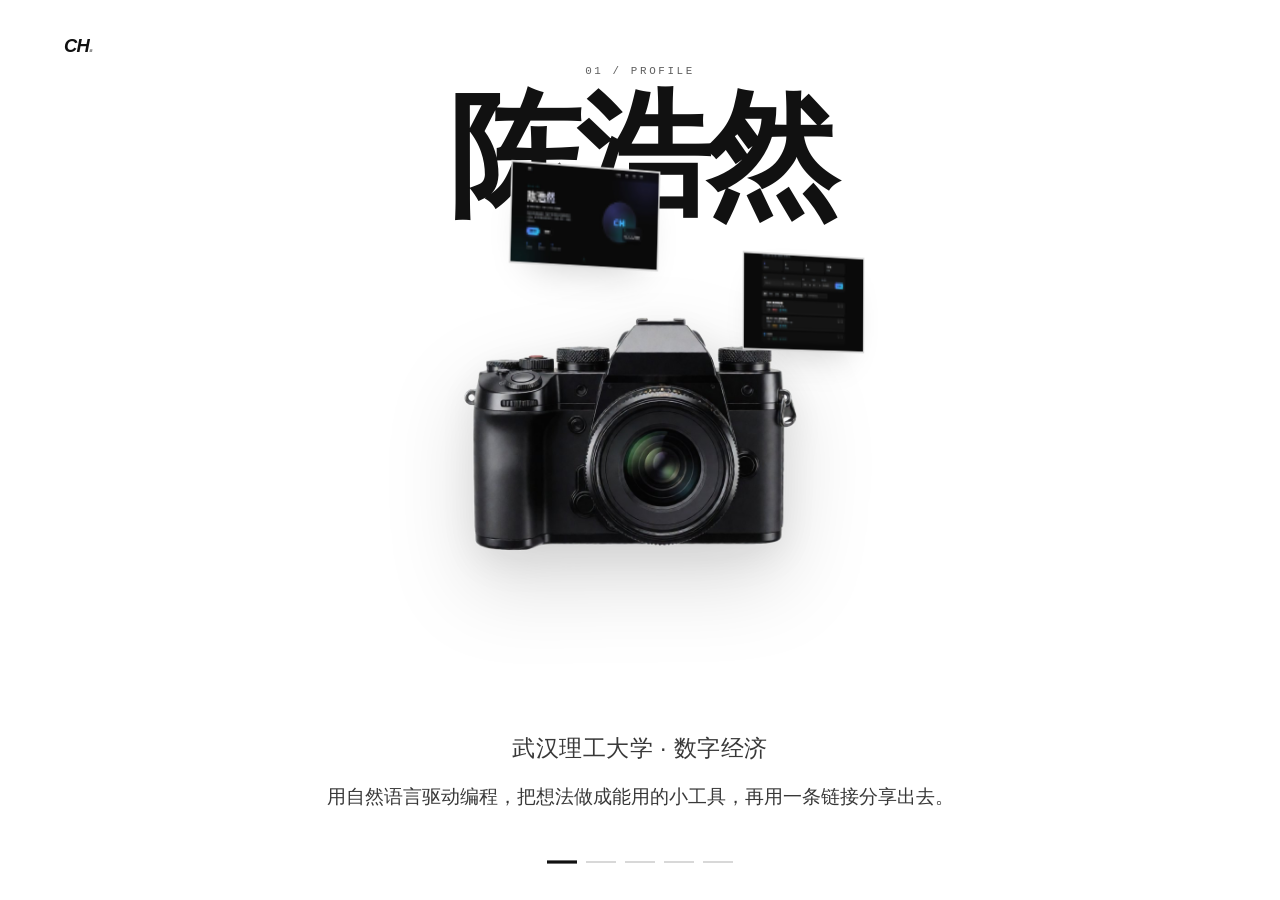
==== commit 66fa9b16: "feat: 重构为白底场景式作品集（真实相机 + 3D 照片飞出） - 纯白背景 + 中央真实相机照片（白底抠图、贴轮廓投影） - 五屏整屏切换：名片 / 关于我 / 作品 / 技能 / 联系 - 逐" ====
--- a/index.html
+++ b/index.html
@@ -8,215 +8,158 @@
   <link rel="stylesheet" href="styles.css" />
 </head>
 <body>
-  <!-- ========== 加载页 ========== -->
-  <div class="loader" id="loader" aria-hidden="true">
-    <div class="loader__mark">CH</div>
-    <div class="loader__bar"><span id="loaderBar"></span></div>
-    <div class="loader__meta">PORTFOLIO — 2026</div>
+  <!-- ========== 中央摄像机（真实照片，镜头圆心对准视口中心）========== -->
+  <div class="camera" id="camera" aria-hidden="true">
+    <img src="assets/camera.png" alt="" draggable="false" />
   </div>
 
-  <!-- ========== 自定义光标 ========== -->
-  <div class="cursor" id="cursor" aria-hidden="true">
-    <span class="cursor__dot"></span>
-    <span class="cursor__ring"></span>
-  </div>
+  <!-- ========== 照片飞出层 ========== -->
+  <div class="photo-layer" id="photoLayer" aria-hidden="true"></div>
 
-  <!-- ========== 顶部导航 ========== -->
-  <header class="site-header" id="siteHeader">
-    <a class="logo" href="#top" aria-label="回到顶部">CH<span class="logo__mark">.</span></a>
-
-    <nav class="menu" aria-label="主导航">
-      <a class="menu__link" href="#about">关于</a>
-      <a class="menu__link" href="#skills">技能</a>
-      <a class="menu__link" href="#projects">作品</a>
-      <a class="menu__link" href="#contact">联系</a>
-    </nav>
-
-    <span class="site-header__clock" id="clock" aria-hidden="true">--:--:--</span>
-  </header>
-
-  <main id="top">
-    <!-- ========== 首屏 ========== -->
-    <section class="hero">
-      <div class="hero__top">
-        <p class="kicker">01 — PORTFOLIO / 2026</p>
-        <p class="hero__note">
-          <!-- 个人信息替换位置：简介 -->
-          数字经济专业学生。用自然语言驱动编程，<br />
-          把想法做成能用的小工具，<br />
-          再用一条链接分享出去。
-        </p>
-      </div>
-
-      <h1 class="hero__title" id="heroTitle">
-        <span class="hero__line">陈浩然</span>
-        <span class="hero__line hero__line--dim">数字经济</span>
-        <span class="hero__line hero__line--dim">Vibe Coding</span>
-      </h1>
-
-      <div class="hero__foot">
-        <span class="hero__scroll">SCROLL <i></i></span>
-        <span class="hero__facts">5 个项目 / 2 种部署 / 1 条链接</span>
-        <a class="hero__jump" href="#projects">查看作品 ↓</a>
+  <!-- ========== 场景 ========== -->
+  <main class="stage" id="stage">
+    <!-- 01 名片 -->
+    <section class="scene is-active" data-index="0" data-soft="0">
+      <div class="scene__inner">
+        <header class="scene__top">
+          <p class="kicker">01 / PROFILE</p>
+          <h1 class="display">陈浩然</h1>
+        </header>
+        <footer class="scene__bottom">
+          <p class="subtitle">武汉理工大学 · 数字经济</p>
+          <p class="lede">用自然语言驱动编程，把想法做成能用的小工具，再用一条链接分享出去。</p>
+        </footer>
       </div>
     </section>
 
-    <!-- ========== 关于我 ========== -->
-    <section class="section" id="about">
-      <div class="section__head">
-        <p class="kicker">02 — ABOUT</p>
-        <h2 class="section__title">关于我</h2>
-      </div>
-
-      <div class="about">
-        <div class="about__body">
-          <p>
-            我是数字经济专业的学生，正在系统学习如何用 AI 工具与自然语言驱动编程（Vibe Coding）
-            完成从需求分析、代码生成到云端部署的完整流程。
-          </p>
-          <p>
-            比起一上来就写代码，我更习惯先把问题说清楚：明确目标、拆解功能、定义边界，
-            再让 AI 生成初版，然后自己读懂、跑通、验证。这套方式让我在较短时间内
-            做出了 5 个能真正用起来的小工具。
-          </p>
-        </div>
-
-        <dl class="about__facts">
-          <div class="fact">
-            <dt>教育背景</dt>
-            <dd>数字经济专业 · 在读</dd>
+    <!-- 02 关于我 -->
+    <section class="scene" data-index="1" data-soft="1">
+      <div class="scene__inner">
+        <header class="scene__top">
+          <p class="kicker">02 / ABOUT</p>
+          <h2 class="title">关于我</h2>
+        </header>
+        <footer class="scene__bottom">
+          <div class="about">
+            <p>我是武汉理工大学数字经济专业的学生，正在系统学习如何用 AI 工具与自然语言驱动编程
+              （Vibe Coding）完成从需求分析、代码生成到云端部署的完整流程。</p>
+            <p>比起一上来就写代码，我更习惯先把问题说清楚：明确目标、拆解功能、定义边界，
+              再让 AI 生成初版，然后自己读懂、跑通、验证。这套方式让我在一周内做出了
+              5 个能真正用起来的小工具。</p>
           </div>
-          <div class="fact">
-            <dt>主攻方向</dt>
-            <dd>AI 辅助开发 · 数据分析</dd>
-          </div>
-          <div class="fact">
-            <dt>当前目标</dt>
-            <dd>把作品集做成可长期维护的资产</dd>
-          </div>
-        </dl>
+          <ul class="facts">
+            <li><span>学校</span><b>武汉理工大学</b></li>
+            <li><span>专业</span><b>数字经济</b></li>
+            <li><span>方向</span><b>AI 辅助开发 · 数据分析</b></li>
+          </ul>
+        </footer>
       </div>
     </section>
 
-    <!-- ========== 技能 ========== -->
-    <section class="section" id="skills">
-      <div class="section__head">
-        <p class="kicker">03 — SKILLS</p>
-        <h2 class="section__title">技能</h2>
+    <!-- 03 作品 -->
+    <section class="scene" data-index="2" data-soft="0">
+      <div class="scene__inner">
+        <header class="scene__top">
+          <p class="kicker">03 / WORKS</p>
+          <h2 class="title">作品</h2>
+          <p class="lede">5 个用 Vibe Coding 做的工具，照片正从镜头里飞出来。</p>
+        </header>
+        <footer class="scene__bottom">
+          <ul class="project-strip" id="projectStrip">
+            <li data-href="todo/index.html"><span>01</span>待办事项</li>
+            <li data-href="markdown/index.html"><span>02</span>Markdown 笔记</li>
+            <li data-href="pomodoro/index.html"><span>03</span>番茄钟</li>
+            <li data-href="weather/index.html"><span>04</span>天气查询</li>
+            <li data-href="#"><span>05</span>这个页面</li>
+          </ul>
+        </footer>
       </div>
-
-      <ul class="skill-list">
-        <li class="skill-row reveal">
-          <span class="row-idx">01</span>
-          <span class="row-name">数据分析</span>
-          <span class="row-tags">Excel / Python 数据处理 / 数据可视化</span>
-        </li>
-        <li class="skill-row reveal">
-          <span class="row-idx">02</span>
-          <span class="row-name">编程开发</span>
-          <span class="row-tags">HTML / CSS / JavaScript / Git</span>
-        </li>
-        <li class="skill-row reveal">
-          <span class="row-idx">03</span>
-          <span class="row-name">AI 工具</span>
-          <span class="row-tags">Vibe Coding / 提示词设计 / AI 代码审查</span>
-        </li>
-        <li class="skill-row reveal">
-          <span class="row-idx">04</span>
-          <span class="row-name">协作沟通</span>
-          <span class="row-tags">需求梳理 / 文档写作 / 项目拆解</span>
-        </li>
-      </ul>
     </section>
 
-    <!-- ========== 作品集 ========== -->
-    <section class="section" id="projects">
-      <div class="section__head">
-        <p class="kicker">04 — PROJECTS</p>
-        <h2 class="section__title">作品集</h2>
+    <!-- 04 技能与工具链 -->
+    <section class="scene" data-index="3" data-soft="1">
+      <div class="scene__inner">
+        <header class="scene__top">
+          <p class="kicker">04 / SKILLS &amp; TOOLKIT</p>
+          <h2 class="title">技能与工具</h2>
+        </header>
+        <footer class="scene__bottom">
+          <div class="skill-grid">
+            <div class="skill-col">
+              <h3>能做什么</h3>
+              <ul>
+                <li>数据分析<i>Excel / Python / 可视化</i></li>
+                <li>前端开发<i>HTML / CSS / JavaScript</i></li>
+                <li>AI 协作<i>提示词设计 / 代码审查</i></li>
+                <li>项目拆解<i>PRD / 技术设计 / 规范文档</i></li>
+              </ul>
+            </div>
+            <div class="skill-col">
+              <h3>用什么做</h3>
+              <ul>
+                <li>AI 助手<i>DeepSeek · Claude</i></li>
+                <li>开发环境<i>VS Code · Node.js · Git</i></li>
+                <li>部署平台<i>GitHub Pages · Vercel</i></li>
+                <li>浏览器能力<i>Canvas · Web Audio · Notification</i></li>
+              </ul>
+            </div>
+          </div>
+        </footer>
       </div>
-
-      <p class="section__lead">5 个用 Vibe Coding 完成的实用小工具，全部可在线访问。</p>
-
-      <ul class="project-list">
-        <li>
-          <a class="project-row reveal" href="#top">
-            <span class="row-idx">01</span>
-            <span class="row-name">个人作品集网站</span>
-            <span class="row-tags">HTML / CSS / JavaScript</span>
-            <span class="row-arrow">↗</span>
-          </a>
-        </li>
-        <li>
-          <a class="project-row reveal" href="todo/index.html">
-            <span class="row-idx">02</span>
-            <span class="row-name">待办事项应用（进阶版）</span>
-            <span class="row-tags">JavaScript / LocalStorage</span>
-            <span class="row-arrow">↗</span>
-          </a>
-        </li>
-        <li>
-          <a class="project-row reveal" href="markdown/index.html">
-            <span class="row-idx">03</span>
-            <span class="row-name">Markdown 笔记应用</span>
-            <span class="row-tags">Markdown / 实时预览</span>
-            <span class="row-arrow">↗</span>
-          </a>
-        </li>
-        <li>
-          <a class="project-row reveal" href="pomodoro/index.html">
-            <span class="row-idx">04</span>
-            <span class="row-name">番茄钟计时器</span>
-            <span class="row-tags">Timer / Notification</span>
-            <span class="row-arrow">↗</span>
-          </a>
-        </li>
-        <li>
-          <a class="project-row reveal" href="weather/index.html">
-            <span class="row-idx">05</span>
-            <span class="row-name">天气查询应用</span>
-            <span class="row-tags">Open-Meteo API / Fetch</span>
-            <span class="row-arrow">↗</span>
-          </a>
-        </li>
-      </ul>
     </section>
 
-    <!-- ========== 联系 ========== -->
-    <section class="section section--contact" id="contact">
-      <div class="section__head">
-        <p class="kicker">05 — CONTACT</p>
-        <h2 class="section__title">联系我</h2>
+    <!-- 05 联系 -->
+    <section class="scene" data-index="4" data-soft="0">
+      <div class="scene__inner">
+        <header class="scene__top">
+          <p class="kicker">05 / CONTACT</p>
+          <h2 class="title">联系我</h2>
+        </header>
+        <footer class="scene__bottom">
+          <div class="contact">
+            <a class="contact__line" href="https://github.com/cccr123123" target="_blank" rel="noopener">
+              <span>GitHub</span><b>github.com/cccr123123</b>
+            </a>
+            <button class="contact__line" type="button" data-copy="3495925961@qq.com">
+              <span>Email</span><b>3495925961@qq.com</b>
+            </button>
+          </div>
+          <p class="hint">点邮箱一行可一键复制 · 页面由 Vibe Coding 生成</p>
+        </footer>
       </div>
-
-      <div class="contact-lines">
-        <!-- 个人信息替换位置：GitHub 链接 -->
-        <a class="contact-line reveal" href="https://github.com/cccr123123" target="_blank" rel="noopener">
-          <span class="contact-line__label">GitHub</span>
-          <span class="contact-line__value">github.com/cccr123123</span>
-          <span class="row-arrow">↗</span>
-        </a>
-
-        <!-- 个人信息替换位置：邮箱 -->
-        <button class="contact-line reveal" type="button" data-copy="cccr123123@users.noreply.github.com">
-          <span class="contact-line__label">Email</span>
-          <span class="contact-line__value">cccr123123@users.noreply.github.com</span>
-          <span class="row-arrow">⧉</span>
-        </button>
-      </div>
-
-      <p class="contact__hint">点击邮箱一行可一键复制 · 页面由 Vibe Coding 生成</p>
     </section>
   </main>
 
-  <footer class="site-footer">
-    <div class="site-footer__row">
-      <span>© <span id="year">2026</span> 陈浩然</span>
-      <span>GitHub Pages · <a href="https://cccr123123.github.io/vibe-portfolio/" target="_blank" rel="noopener">线上版本</a></span>
-      <span>Vercel · <a href="https://vibe-portfolio-eight-mu.vercel.app" target="_blank" rel="noopener">线上版本</a></span>
+  <!-- ========== 进度指示 ========== -->
+  <nav class="pager" id="pager" aria-label="场景导航">
+    <button class="pager__dot is-active" data-go="0" aria-label="第 1 屏"><i></i></button>
+    <button class="pager__dot" data-go="1" aria-label="第 2 屏"><i></i></button>
+    <button class="pager__dot" data-go="2" aria-label="第 3 屏"><i></i></button>
+    <button class="pager__dot" data-go="3" aria-label="第 4 屏"><i></i></button>
+    <button class="pager__dot" data-go="4" aria-label="第 5 屏"><i></i></button>
+  </nav>
+
+  <!-- ========== 顶部标识 ========== -->
+  <div class="brand" aria-hidden="true">CH<span>.</span></div>
+
+  <!-- ========== 照片详情弹窗 ========== -->
+  <div class="photo-modal" id="photoModal" hidden>
+    <div class="photo-modal__backdrop" data-close></div>
+    <div class="photo-modal__card" role="dialog" aria-modal="true" aria-labelledby="pmTitle">
+      <button class="photo-modal__close" type="button" data-close aria-label="关闭详情">✕</button>
+      <div class="photo-modal__shot">
+        <img id="pmImg" alt="" />
+      </div>
+      <div class="photo-modal__body">
+        <p class="photo-modal__idx" id="pmIdx">PROJECT 01</p>
+        <h3 class="photo-modal__title" id="pmTitle"></h3>
+        <p class="photo-modal__desc" id="pmDesc"></p>
+        <ul class="photo-modal__tags" id="pmTags"></ul>
+        <a class="photo-modal__btn" id="pmLink" href="#">打开项目 ↗</a>
+      </div>
     </div>
-  </footer>
+  </div>
 
-  <script src="app.js"></script>
+  <script src="scenes.js"></script>
 </body>
 </html>
--- a/styles.css
+++ b/styles.css
@@ -1,22 +1,21 @@
 /* ============================================================
-   个人作品集 · styles.css (v2 · 黑白极简 / 科技排版)
-   参考 toolofna.com：纯黑底、超大无衬线字、细线分隔、克制动效
+   个人作品集 · styles.css (v4 · 白底 / 中央摄像机 / 场景切换)
    ============================================================ */
 
 /* ---------- 设计令牌 ---------- */
 :root {
-  --bg: #000000;
-  --text: #ffffff;
-  --dim: rgba(255, 255, 255, 0.55);
-  --faint: rgba(255, 255, 255, 0.26);
-  --line: rgba(255, 255, 255, 0.14);
-  --line-strong: rgba(255, 255, 255, 0.28);
+  --bg: #ffffff;
+  --ink: #111111;
+  --ink-2: #383838;
+  --ink-3: #5e5e5e;
+  --ink-4: #949494;
+  --line: #ececec;
+  --line-2: #d8d8d8;
   --sans: "Helvetica Neue", "Inter", -apple-system, BlinkMacSystemFont,
     "Segoe UI", "PingFang SC", "Hiragino Sans GB", "Microsoft YaHei", sans-serif;
   --mono: ui-monospace, "SF Mono", "Cascadia Mono", Consolas, "Courier New", monospace;
   --ease: cubic-bezier(0.16, 1, 0.3, 1);
-  --pad: clamp(20px, 4.5vw, 64px);
-  --gap-section: clamp(96px, 14vw, 200px);
+  --pad: clamp(20px, 5vw, 72px);
 }
 
 /* ---------- Reset ---------- */
@@ -28,24 +27,26 @@
   padding: 0;
 }
 
+html,
+body {
+  height: 100%;
+}
+
 html {
-  scroll-behavior: smooth;
-  scroll-padding-top: 72px;
+  overflow: hidden;
+  background: var(--bg);
   -webkit-text-size-adjust: 100%;
 }
 
 body {
   font-family: var(--sans);
   background: var(--bg);
-  color: var(--text);
+  color: var(--ink);
   line-height: 1.6;
+  overflow: hidden;
   -webkit-font-smoothing: antialiased;
   text-rendering: optimizeLegibility;
-  overflow-x: hidden;
-}
-
-body.is-loading {
-  overflow: hidden;
+  overscroll-behavior: none;
 }
 
 a {
@@ -65,730 +66,746 @@
   cursor: pointer;
 }
 
-img,
-svg {
+img {
   display: block;
   max-width: 100%;
 }
 
 ::selection {
-  background: #fff;
-  color: #000;
+  background: var(--ink);
+  color: #fff;
 }
 
 /* ============================================================
-   加载页
+   中央摄像机（极简线框）
+   镜头圆心位于 SVG (110, 100) / viewBox 220×172 → 视口正中
    ============================================================ */
-.loader {
+.camera {
+  position: fixed;
+  left: 50%;
+  top: 50%;
+  /* 同时受宽度与高度约束，避免小窗口下遮挡内容 */
+  width: min(50vw, 52vh, 620px);
+  /* 镜头圆心在图片的 (50.05%, 48.94%) → 该点对齐视口正中 */
+  transform: translate(-50.05%, -48.94%);
+  transform-origin: center;
+  transition: opacity 0.65s ease, transform 0.75s var(--ease);
+  z-index: 1;
+  pointer-events: none;
+}
+
+.camera img {
+  display: block;
+  width: 100%;
+  height: auto;
+  user-select: none;
+  -webkit-user-drag: none;
+  /* 真透明背景 + 两层柔和投影：既有实物感，又往白底里退半档 */
+  filter: drop-shadow(0 34px 42px rgba(0, 0, 0, 0.15))
+    drop-shadow(0 10px 18px rgba(0, 0, 0, 0.07)) contrast(0.97)
+    brightness(1.02);
+}
+
+.camera svg {
+  display: block;
+  width: 100%;
+  height: auto;
+}
+
+/* 摄像机在所有场景保持一致（切屏不再虚化） */
+
+/* ============================================================
+   照片粒子层（3D 透视：从远到近纷纷飞来）
+   ============================================================ */
+.photo-layer {
   position: fixed;
   inset: 0;
-  z-index: 9000;
-  background: var(--bg);
+  /* 必须高于 .stage(3)，否则鼠标事件会被场景层拦掉，照片无法 hover/click */
+  z-index: 4;
+  pointer-events: none;
+  overflow: hidden;
+  perspective: 1200px;
+}
+
+.shot {
+  position: absolute;
+  left: 0;
+  top: 0;
+  width: 100px;             /* 基准宽度，实际由 JS 用 scale 缩放 */
+  aspect-ratio: 16 / 9;
+  background: #fff;
+  border: 1px solid var(--line-2);
+  box-shadow: 0 10px 26px -14px rgba(0, 0, 0, 0.28);
+  /* 不裁剪，让下方 ::after 的「感应区」能超出图片边界 */
+  overflow: visible;
+  transform-origin: center;
+  will-change: transform, opacity;
+  pointer-events: none;
+  transition: box-shadow 0.2s ease, border-color 0.2s ease,
+    border-width 0.2s ease;
+}
+
+/* 透明感应区：比图片大一圈，鼠标不用精确压到图上 */
+.shot::after {
+  content: "";
+  position: absolute;
+  inset: -20px;
+  border-radius: 10px;
+}
+
+.shot img {
+  width: 100%;
+  height: 100%;
+  object-fit: cover;
+  display: block;
+}
+
+/* 展开到 30% 即可交互（更灵敏） */
+.shot.is-near {
+  pointer-events: auto;
+  cursor: pointer;
+}
+
+.shot.is-near:hover,
+.shot.is-hovered {
+  border-color: #111;
+  box-shadow: 0 34px 70px -24px rgba(0, 0, 0, 0.5);
+}
+
+.shot__hint {
+  position: absolute;
+  left: 0;
+  right: 0;
+  bottom: 0;
+  z-index: 2;
+  padding: 6px 0;
+  background: rgba(17, 17, 17, 0.85);
+  color: #fff;
+  font-size: 11px;
+  letter-spacing: 0.08em;
+  text-align: center;
+  opacity: 0;
+  transform: translateY(100%);
+  transition: opacity 0.2s ease, transform 0.2s ease;
+}
+
+.shot.is-near:hover .shot__hint,
+.shot.is-hovered .shot__hint {
+  opacity: 1;
+  transform: none;
+}
+
+/* ============================================================
+   场景
+   ============================================================ */
+.stage {
+  position: fixed;
+  inset: 0;
+  z-index: 3;
+}
+
+.scene {
+  position: fixed;
+  inset: 0;
   display: grid;
   place-items: center;
-  align-content: center;
-  transition: opacity 0.7s var(--ease), visibility 0.7s;
-}
-
-.loader.is-done {
   opacity: 0;
-  visibility: hidden;
   pointer-events: none;
-}
-
-.loader__mark {
-  font-size: clamp(4.5rem, 15vw, 11rem);
-  font-weight: 700;
-  letter-spacing: -0.06em;
-  line-height: 1;
-  font-style: italic;
-  animation: markIn 0.9s var(--ease) both;
-}
-
-@keyframes markIn {
-  from {
-    opacity: 0;
-    transform: translateY(18px) scale(0.97);
-  }
-}
-
-.loader__bar {
-  width: min(300px, 58vw);
-  height: 1px;
-  margin-top: 34px;
-  background: rgba(255, 255, 255, 0.16);
-  overflow: hidden;
-  justify-self: center;
-}
-
-.loader__bar span {
-  display: block;
-  width: 0;
+  transition: opacity 0.3s ease;
+}
+
+.scene.is-active {
+  opacity: 1;
+  pointer-events: auto;
+}
+
+.scene.is-leaving {
+  opacity: 0;
+  /* 等内部逐行动画播完再整体淡出 */
+  transition-delay: 0.55s;
+}
+
+/* ---------- 逐行显影（标题 → 正文 → 列表，离开时反向） ---------- */
+.scene__reveal {
+  opacity: 0;
+  filter: blur(12px);
+  transform: translateY(24px);
+  transition: opacity 0.5s var(--ease), filter 0.5s var(--ease),
+    transform 0.55s var(--ease);
+}
+
+.scene.is-active .scene__reveal {
+  opacity: 1;
+  filter: blur(0);
+  transform: none;
+  transition-delay: calc(var(--i, 0) * 0.1s);
+}
+
+.scene.is-leaving .scene__reveal {
+  opacity: 0;
+  filter: blur(16px);
+  transform: translateY(-18px);
+  transition-delay: calc(var(--rev, 0) * 0.1s);
+}
+
+.scene__inner {
+  /* 更宽的内容区：文字铺得开，动效更明显，又不压在相机中央 */
+  width: min(94vw, 1120px);
   height: 100%;
-  background: var(--text);
-  transition: width 0.9s var(--ease);
-}
-
-.loader__meta {
-  margin-top: 16px;
-  font-family: var(--mono);
-  font-size: 0.66rem;
-  letter-spacing: 0.24em;
-  color: var(--faint);
-  text-align: center;
-}
-
-/* ============================================================
-   自定义光标
-   ============================================================ */
-.cursor {
-  position: fixed;
-  top: 0;
-  left: 0;
-  z-index: 8000;
-  pointer-events: none;
-  opacity: 0;
-  transition: opacity 0.3s ease;
-}
-
-.cursor.is-on {
-  opacity: 1;
-}
-
-.cursor__dot,
-.cursor__ring {
-  position: absolute;
-  top: 0;
-  left: 0;
-  border-radius: 50%;
-  transform: translate(-50%, -50%);
-  will-change: transform;
-}
-
-.cursor__dot {
-  width: 5px;
-  height: 5px;
-  background: var(--text);
-}
-
-.cursor__ring {
-  width: 34px;
-  height: 34px;
-  border: 1px solid rgba(255, 255, 255, 0.45);
-  transition: width 0.35s var(--ease), height 0.35s var(--ease),
-    border-color 0.35s ease, background 0.35s ease;
-}
-
-.cursor.is-hover .cursor__ring {
-  width: 64px;
-  height: 64px;
-  border-color: rgba(255, 255, 255, 0.85);
-  background: rgba(255, 255, 255, 0.06);
-}
-
-.cursor.is-link .cursor__ring {
-  width: 76px;
-  height: 76px;
-  background: rgba(255, 255, 255, 0.1);
-}
-
-/* ============================================================
-   顶部导航
-   ============================================================ */
-.site-header {
-  position: fixed;
-  top: 0;
-  left: 0;
-  right: 0;
-  z-index: 500;
-  display: flex;
-  align-items: center;
-  justify-content: space-between;
-  gap: 24px;
-  padding: 22px var(--pad);
-  border-bottom: 1px solid transparent;
-  transition: background 0.4s ease, border-color 0.4s ease, padding 0.4s ease;
-}
-
-.site-header.is-scrolled {
-  padding: 14px var(--pad);
-  background: rgba(0, 0, 0, 0.82);
-  backdrop-filter: blur(14px);
-  -webkit-backdrop-filter: blur(14px);
-  border-bottom-color: var(--line);
-}
-
-.logo {
-  font-size: 1.5rem;
-  font-weight: 700;
-  letter-spacing: -0.04em;
-  font-style: italic;
-  line-height: 1;
-}
-
-.logo__mark {
-  color: var(--faint);
-}
-
-.menu {
-  display: flex;
-  gap: clamp(18px, 3vw, 40px);
-}
-
-.menu__link {
-  position: relative;
-  font-family: var(--mono);
-  font-size: 0.76rem;
-  letter-spacing: 0.12em;
-  color: var(--dim);
-  text-transform: uppercase;
-  padding: 4px 0;
-  transition: color 0.3s ease;
-}
-
-.menu__link::after {
-  content: "";
-  position: absolute;
-  left: 0;
-  bottom: 0;
-  width: 100%;
-  height: 1px;
-  background: currentColor;
-  transform: scaleX(0);
-  transform-origin: right;
-  transition: transform 0.4s var(--ease);
-}
-
-.menu__link:hover {
-  color: var(--text);
-}
-
-.menu__link:hover::after {
-  transform: scaleX(1);
-  transform-origin: left;
-}
-
-.site-header__clock {
-  font-family: var(--mono);
-  font-size: 0.72rem;
-  letter-spacing: 0.1em;
-  color: var(--faint);
-  font-variant-numeric: tabular-nums;
-}
-
-/* ============================================================
-   首屏
-   ============================================================ */
-.hero {
-  min-height: 100vh;
-  min-height: 100svh;
   display: flex;
   flex-direction: column;
   justify-content: space-between;
-  padding: clamp(96px, 14vh, 160px) var(--pad) clamp(40px, 7vh, 64px);
-}
-
-.hero__top {
-  display: flex;
-  align-items: flex-start;
-  justify-content: space-between;
-  gap: 32px;
-  flex-wrap: wrap;
-}
-
+  padding: clamp(40px, 7vh, 84px) 0 clamp(58px, 9.5vh, 104px);
+  text-align: center;
+  position: relative;
+  z-index: 2; /* 确保文字压在摄像机之上 */
+}
+
+.scene__top,
+.scene__bottom {
+  display: flex;
+  flex-direction: column;
+  gap: 12px;
+}
+
+/* 小高度窗口：进一步收紧间距 */
+@media (max-height: 620px) {
+  .scene__inner {
+    padding: 26px 0 46px;
+  }
+
+  .scene__top,
+  .scene__bottom {
+    gap: 8px;
+  }
+
+  .display {
+    font-size: clamp(2.1rem, 7vw, 3.8rem);
+  }
+
+  .title {
+    font-size: clamp(1.5rem, 3.8vw, 2.3rem);
+  }
+
+  .about {
+    gap: 8px;
+  }
+
+  .about p {
+    font-size: 0.85rem;
+    line-height: 1.7;
+  }
+
+  .subtitle {
+    font-size: 0.98rem;
+  }
+
+  .lede {
+    font-size: 0.85rem;
+  }
+
+  .facts b {
+    font-size: 0.86rem;
+  }
+
+  .skill-col ul li {
+    font-size: 0.84rem;
+    padding: 8px 0;
+  }
+
+  .contact__line b {
+    font-size: 0.95rem;
+  }
+
+  .facts {
+    margin-top: 2px;
+    padding-top: 8px;
+  }
+
+  .contact__line {
+    padding: 10px 6px;
+  }
+
+  .hint {
+    display: none;
+  }
+
+  .pager {
+    bottom: 14px;
+  }
+}
+
+/* ---------- 排版 ---------- */
 .kicker {
   font-family: var(--mono);
-  font-size: 0.7rem;
-  letter-spacing: 0.22em;
-  color: var(--faint);
+  font-size: 0.68rem;
+  letter-spacing: 0.24em;
+  color: var(--ink-3);
   text-transform: uppercase;
-  white-space: nowrap;
-}
-
-.hero__note {
-  font-size: clamp(0.86rem, 1.1vw, 0.95rem);
-  line-height: 1.75;
-  color: var(--dim);
-  text-align: right;
-  max-width: 42ch;
-}
-
-.hero__title {
-  margin: clamp(28px, 6vh, 64px) 0;
-  font-weight: 500;
-  letter-spacing: -0.05em;
-  line-height: 0.94;
-}
-
-.hero__line {
-  display: block;
-  font-size: clamp(2.9rem, 13.5vw, 10.5rem);
-  color: var(--text);
-  transition: color 0.6s var(--ease), transform 0.6s var(--ease);
-  will-change: transform;
-}
-
-.hero__line--dim {
-  color: rgba(255, 255, 255, 0.42);
-}
-
-/* 逐行聚焦：悬停某行时其余行变暗 */
-.hero__title:hover .hero__line {
-  color: rgba(255, 255, 255, 0.1);
-}
-
-.hero__title .hero__line:hover {
-  color: var(--text);
-  transform: translateX(10px);
-}
-
-.hero__foot {
-  display: flex;
-  align-items: center;
-  justify-content: space-between;
-  gap: 20px;
-  flex-wrap: wrap;
-  padding-top: 20px;
-  border-top: 1px solid var(--line);
-  font-family: var(--mono);
-  font-size: 0.72rem;
-  letter-spacing: 0.08em;
-  color: var(--faint);
-}
-
-.hero__scroll {
-  display: inline-flex;
-  align-items: center;
-  gap: 10px;
-}
-
-.hero__scroll i {
-  display: block;
-  width: 1px;
-  height: 26px;
-  background: linear-gradient(to bottom, rgba(255, 255, 255, 0.7), transparent);
-  animation: scrollLine 2s var(--ease) infinite;
-}
-
-@keyframes scrollLine {
-  0% {
-    transform: scaleY(0);
-    transform-origin: top;
-  }
-  45% {
-    transform: scaleY(1);
-    transform-origin: top;
-  }
-  55% {
-    transform: scaleY(1);
-    transform-origin: bottom;
-  }
-  100% {
-    transform: scaleY(0);
-    transform-origin: bottom;
-  }
-}
-
-.hero__jump {
-  color: var(--text);
-  border-bottom: 1px solid var(--line-strong);
-  padding-bottom: 2px;
-  transition: opacity 0.3s ease, border-color 0.3s ease;
-}
-
-.hero__jump:hover {
-  opacity: 0.6;
-  border-color: var(--text);
-}
-
-/* 加载完成后的逐行入场 */
-body.is-loaded .hero__line {
-  animation: lineUp 0.95s var(--ease) both;
-}
-
-body.is-loaded .hero__line:nth-child(1) {
-  animation-delay: 0.05s;
-}
-body.is-loaded .hero__line:nth-child(2) {
-  animation-delay: 0.16s;
-}
-body.is-loaded .hero__line:nth-child(3) {
-  animation-delay: 0.27s;
-}
-
-@keyframes lineUp {
-  from {
-    opacity: 0;
-    transform: translateY(48px);
-  }
-}
-
-/* ============================================================
-   通用区块
-   ============================================================ */
-.section {
-  padding: var(--gap-section) var(--pad);
-  border-top: 1px solid var(--line);
-}
-
-.section__head {
-  display: flex;
-  align-items: flex-end;
-  justify-content: space-between;
-  gap: 24px;
-  flex-wrap: wrap;
-  margin-bottom: clamp(36px, 5vw, 64px);
-}
-
-.section__title {
-  font-size: clamp(2.4rem, 8vw, 6.4rem);
+}
+
+.display {
+  font-size: clamp(3.1rem, 12vw, 8.4rem);
   font-weight: 600;
   letter-spacing: -0.045em;
-  line-height: 0.9;
-}
-
-.section__lead {
-  font-size: clamp(0.9rem, 1.2vw, 1rem);
-  color: var(--dim);
-  margin-bottom: clamp(28px, 4vw, 48px);
-  max-width: 46ch;
-}
-
-/* 滚动揭示 */
-.reveal {
+  line-height: 0.95;
+  color: var(--ink);
+}
+
+.title {
+  font-size: clamp(2.3rem, 6.8vw, 4.4rem);
+  font-weight: 600;
+  letter-spacing: -0.04em;
+  line-height: 1;
+}
+
+.subtitle {
+  font-size: clamp(1.1rem, 2vw, 1.45rem);
+  font-weight: 500;
+  color: var(--ink-2);
+  letter-spacing: 0.02em;
+}
+
+.lede {
+  font-size: clamp(1rem, 1.5vw, 1.18rem);
+  font-weight: 500;
+  line-height: 1.85;
+  color: var(--ink-2);
+  max-width: 62ch;
+  margin: 0 auto;
+}
+
+/* ---------- 关于我 ---------- */
+.about {
+  display: flex;
+  flex-direction: column;
+  gap: 14px;
+  max-width: 76ch;
+  margin: 0 auto;
+}
+
+.about p {
+  font-size: clamp(0.98rem, 1.4vw, 1.14rem);
+  font-weight: 500;
+  line-height: 1.9;
+  color: var(--ink-2);
+}
+
+.facts {
+  display: flex;
+  justify-content: center;
+  flex-wrap: wrap;
+  gap: clamp(16px, 4vw, 48px);
+  margin-top: 6px;
+  padding-top: 14px;
+  border-top: 1px solid var(--line);
+}
+
+.facts li {
+  display: flex;
+  flex-direction: column;
+  gap: 3px;
+}
+
+.facts span {
+  font-family: var(--mono);
+  font-size: 0.62rem;
+  letter-spacing: 0.18em;
+  color: var(--ink-4);
+  text-transform: uppercase;
+}
+
+.facts b {
+  font-size: 1rem;
+  font-weight: 500;
+  color: var(--ink);
+}
+
+/* ---------- 作品条 ---------- */
+.project-strip {
+  display: flex;
+  justify-content: center;
+  flex-wrap: wrap;
+  gap: clamp(10px, 2.4vw, 28px);
+  padding-top: 16px;
+  border-top: 1px solid var(--line);
+}
+
+.project-strip li {
+  display: flex;
+  align-items: baseline;
+  gap: 7px;
+  font-size: clamp(0.78rem, 1.1vw, 0.88rem);
+  color: var(--ink-2);
+  cursor: pointer;
+  padding: 6px 2px;
+  border-bottom: 1px solid transparent;
+  transition: color 0.28s ease, border-color 0.28s ease;
+}
+
+.project-strip li span {
+  font-family: var(--mono);
+  font-size: 0.62rem;
+  color: var(--ink-4);
+}
+
+.project-strip li:hover {
+  color: var(--ink);
+  border-bottom-color: var(--ink);
+}
+
+.project-strip li:hover span {
+  color: var(--ink-2);
+}
+
+/* ---------- 技能 / 工具链 ---------- */
+.skill-grid {
+  display: grid;
+  grid-template-columns: 1fr 1fr;
+  gap: clamp(28px, 6vw, 96px);
+  max-width: 1040px;
+  margin: 0 auto;
+  text-align: left;
+}
+
+.skill-col h3 {
+  font-family: var(--mono);
+  font-size: 0.64rem;
+  letter-spacing: 0.2em;
+  color: var(--ink-4);
+  text-transform: uppercase;
+  padding-bottom: 10px;
+  border-bottom: 1px solid var(--line);
+  margin-bottom: 4px;
+}
+
+.skill-col ul li {
+  display: flex;
+  justify-content: space-between;
+  align-items: baseline;
+  gap: 14px;
+  padding: 11px 0;
+  border-bottom: 1px solid var(--line);
+  font-size: clamp(0.95rem, 1.25vw, 1.08rem);
+  color: var(--ink);
+}
+
+.skill-col ul li i {
+  font-style: normal;
+  font-family: var(--mono);
+  font-size: 0.66rem;
+  color: var(--ink-4);
+  text-align: right;
+}
+
+/* ---------- 联系 ---------- */
+.contact {
+  display: flex;
+  flex-direction: column;
+  gap: 2px;
+  max-width: 560px;
+  margin: 0 auto;
+  width: 100%;
+  border-top: 1px solid var(--line);
+}
+
+.contact__line {
+  display: flex;
+  justify-content: space-between;
+  align-items: baseline;
+  gap: 16px;
+  padding: 16px 6px;
+  border-bottom: 1px solid var(--line);
+  text-align: left;
+  transition: background 0.28s ease, padding 0.28s ease;
+}
+
+.contact__line span {
+  font-family: var(--mono);
+  font-size: 0.64rem;
+  letter-spacing: 0.18em;
+  color: var(--ink-4);
+  text-transform: uppercase;
+}
+
+.contact__line b {
+  font-weight: 600;
+  font-size: clamp(1.08rem, 2.1vw, 1.42rem);
+  color: var(--ink);
+}
+
+.contact__line:hover {
+  background: #fafafa;
+  padding-left: 14px;
+}
+
+.hint {
+  margin-top: 10px;
+  font-family: var(--mono);
+  font-size: 0.64rem;
+  letter-spacing: 0.08em;
+  color: var(--ink-4);
+}
+
+/* ============================================================
+   进度指示
+   ============================================================ */
+.pager {
+  position: fixed;
+  left: 50%;
+  bottom: clamp(22px, 3.4vh, 38px);
+  transform: translateX(-50%);
+  display: flex;
+  gap: 9px;
+  z-index: 5;
+}
+
+.pager__dot {
+  padding: 6px 0;
+}
+
+.pager__dot i {
+  display: block;
+  width: clamp(18px, 3vw, 30px);
+  height: 2px;
+  background: var(--line-2);
+  transition: background 0.3s ease, transform 0.3s var(--ease);
+}
+
+.pager__dot:hover i {
+  background: var(--ink-3);
+}
+
+.pager__dot.is-active i {
+  background: var(--ink);
+  transform: scaleY(1.6);
+}
+
+/* ============================================================
+   左上角标识
+   ============================================================ */
+.brand {
+  position: fixed;
+  top: clamp(20px, 3.4vh, 34px);
+  left: var(--pad);
+  font-size: 1.15rem;
+  font-weight: 700;
+  font-style: italic;
+  letter-spacing: -0.04em;
+  color: var(--ink);
+  z-index: 5;
+}
+
+.brand span {
+  color: var(--ink-4);
+}
+
+/* 右上角提示 */
+.hint-scroll {
+  position: fixed;
+  right: var(--pad);
+  bottom: clamp(22px, 3.4vh, 38px);
+  font-family: var(--mono);
+  font-size: 0.62rem;
+  letter-spacing: 0.16em;
+  color: var(--ink-4);
+  text-transform: uppercase;
+  z-index: 5;
+  transition: opacity 0.4s ease;
+}
+
+.hint-scroll.is-hidden {
   opacity: 0;
-  transform: translateY(28px);
-  transition: opacity 0.7s var(--ease), transform 0.7s var(--ease);
-}
-
-.reveal.is-in {
-  opacity: 1;
-  transform: none;
-}
-
-/* ============================================================
-   关于我
-   ============================================================ */
-.about {
-  display: grid;
-  grid-template-columns: 1.15fr 0.85fr;
-  gap: clamp(32px, 6vw, 96px);
-}
-
-.about__body {
-  display: flex;
-  flex-direction: column;
-  gap: 20px;
-  max-width: 62ch;
-}
-
-.about__body p {
-  font-size: clamp(0.95rem, 1.25vw, 1.08rem);
-  line-height: 1.85;
-  color: rgba(255, 255, 255, 0.82);
-}
-
-.about__facts {
-  display: flex;
-  flex-direction: column;
-  border-top: 1px solid var(--line);
-}
-
-.fact {
-  display: flex;
-  align-items: baseline;
-  justify-content: space-between;
-  gap: 20px;
-  padding: 16px 0;
-  border-bottom: 1px solid var(--line);
-}
-
-.fact dt {
-  font-family: var(--mono);
-  font-size: 0.72rem;
-  letter-spacing: 0.14em;
-  color: var(--faint);
-  text-transform: uppercase;
-  white-space: nowrap;
-}
-
-.fact dd {
-  font-size: 0.92rem;
-  color: var(--text);
-  text-align: right;
-}
-
-/* ============================================================
-   列表行（技能 / 作品通用）
-   ============================================================ */
-.skill-list,
-.project-list {
-  border-bottom: 1px solid var(--line);
-}
-
-.skill-row,
-.project-row {
-  display: grid;
-  grid-template-columns: 64px minmax(0, 1.3fr) minmax(0, 1.6fr) 28px;
-  align-items: center;
-  gap: clamp(12px, 2vw, 28px);
-  padding: 26px clamp(8px, 1.4vw, 22px);
-  border-top: 1px solid var(--line);
-  color: var(--text);
-  transition: background 0.4s var(--ease), color 0.4s var(--ease),
-    padding 0.4s var(--ease);
-}
-
-.row-idx {
-  font-family: var(--mono);
-  font-size: 0.72rem;
-  letter-spacing: 0.1em;
-  color: var(--faint);
-  transition: color 0.4s ease;
-}
-
-.row-name {
-  font-size: clamp(1.05rem, 1.9vw, 1.5rem);
-  font-weight: 500;
-  letter-spacing: -0.015em;
-}
-
-.row-tags {
-  font-family: var(--mono);
-  font-size: 0.72rem;
-  letter-spacing: 0.06em;
-  color: var(--dim);
-  transition: color 0.4s ease;
-}
-
-.row-arrow {
-  justify-self: end;
-  font-size: 1rem;
-  color: currentColor;
-  opacity: 0;
-  transform: translate(-10px, 6px);
-  transition: opacity 0.4s var(--ease), transform 0.4s var(--ease);
-}
-
-/* 悬停：反转 + 位移 + 箭头滑入 */
-.project-row:hover,
-.project-row:focus-visible {
-  background: var(--text);
-  color: #000;
-  padding-left: clamp(20px, 3vw, 44px);
-}
-
-.project-row:hover .row-idx,
-.project-row:hover .row-tags {
-  color: rgba(0, 0, 0, 0.5);
-}
-
-.project-row:hover .row-arrow,
-.project-row:focus-visible .row-arrow {
-  opacity: 1;
-  transform: none;
-}
-
-.skill-row:hover {
-  background: rgba(255, 255, 255, 0.035);
-  padding-left: clamp(16px, 2.4vw, 34px);
-}
-
-.skill-row:hover .row-idx,
-.skill-row:hover .row-tags {
-  color: rgba(255, 255, 255, 0.68);
-}
-
-/* ============================================================
-   联系
-   ============================================================ */
-.contact-lines {
-  border-bottom: 1px solid var(--line);
-}
-
-.contact-line {
-  display: grid;
-  grid-template-columns: 120px minmax(0, 1fr) 28px;
-  align-items: center;
-  gap: clamp(12px, 2vw, 28px);
-  width: 100%;
-  text-align: left;
-  padding: 28px clamp(8px, 1.4vw, 22px);
-  border-top: 1px solid var(--line);
-  transition: background 0.4s var(--ease), color 0.4s var(--ease),
-    padding 0.4s var(--ease);
-}
-
-.contact-line__label {
-  font-family: var(--mono);
-  font-size: 0.72rem;
-  letter-spacing: 0.14em;
-  color: var(--faint);
-  text-transform: uppercase;
-  transition: color 0.4s ease;
-}
-
-.contact-line__value {
-  font-size: clamp(1rem, 2.2vw, 1.7rem);
-  font-weight: 500;
-  letter-spacing: -0.02em;
-  word-break: break-all;
-}
-
-.contact-line:hover,
-.contact-line:focus-visible {
-  background: var(--text);
-  color: #000;
-  padding-left: clamp(20px, 3vw, 44px);
-}
-
-.contact-line:hover .contact-line__label {
-  color: rgba(0, 0, 0, 0.5);
-}
-
-.contact-line:hover .row-arrow {
-  opacity: 1;
-  transform: none;
-}
-
-.contact__hint {
-  margin-top: 20px;
-  font-family: var(--mono);
-  font-size: 0.7rem;
-  letter-spacing: 0.08em;
-  color: var(--faint);
-}
-
-/* ============================================================
-   页脚
-   ============================================================ */
-.site-footer {
-  border-top: 1px solid var(--line);
-  padding: 26px var(--pad) 34px;
-}
-
-.site-footer__row {
-  display: flex;
-  align-items: center;
-  justify-content: space-between;
-  gap: 18px;
-  flex-wrap: wrap;
-  font-family: var(--mono);
-  font-size: 0.7rem;
-  letter-spacing: 0.06em;
-  color: var(--faint);
-}
-
-.site-footer a {
-  color: var(--dim);
-  border-bottom: 1px solid transparent;
-  transition: color 0.25s ease, border-color 0.25s ease;
-}
-
-.site-footer a:hover {
-  color: var(--text);
-  border-bottom-color: var(--line-strong);
 }
 
 /* ============================================================
    响应式
    ============================================================ */
-@media (max-width: 900px) {
-  .about {
+@media (max-width: 720px) {
+  .camera {
+    width: min(46vw, 190px);
+  }
+
+  .scene__inner {
+    padding: clamp(40px, 6vh, 64px) 0 clamp(64px, 10vh, 92px);
+  }
+
+  .skill-grid {
     grid-template-columns: 1fr;
-  }
-
-  .skill-row,
-  .project-row {
-    grid-template-columns: 48px minmax(0, 1fr) 24px;
-    grid-template-areas:
-      "idx name arrow"
-      ". tags tags";
-    row-gap: 8px;
-  }
-
-  .row-idx {
-    grid-area: idx;
-  }
-  .row-name {
-    grid-area: name;
-  }
-  .row-tags {
-    grid-area: tags;
-  }
-  .row-arrow {
-    grid-area: arrow;
-  }
-}
-
-@media (max-width: 640px) {
-  .menu {
-    gap: 16px;
-  }
-
-  .site-header__clock {
+    gap: 18px;
+  }
+
+  .facts {
+    gap: 14px 26px;
+  }
+
+  .contact__line b {
+    font-size: 0.86rem;
+    word-break: break-all;
+  }
+
+  .hint-scroll {
     display: none;
   }
-
-  .hero__note {
-    text-align: left;
-  }
-
-  .hero__title:hover .hero__line {
-    color: var(--text);
-  }
-
-  .hero__title .hero__line:hover {
-    transform: none;
-  }
-
-  .contact-line {
-    grid-template-columns: 1fr 24px;
-    grid-template-areas:
-      "label arrow"
-      "value value";
-    row-gap: 6px;
-  }
-
-  .contact-line__label {
-    grid-area: label;
-  }
-  .contact-line__value {
-    grid-area: value;
-  }
-  .contact-line .row-arrow {
-    grid-area: arrow;
-    opacity: 1;
-    transform: none;
-  }
 }
 
 /* ============================================================
-   减弱动效
+   照片详情弹窗（白底极简）
    ============================================================ */
-@media (prefers-reduced-motion: reduce) {
-  html {
-    scroll-behavior: auto;
-  }
-
-  *,
-  *::before,
-  *::after {
-    animation-duration: 0.001ms !important;
-    animation-iteration-count: 1 !important;
-    transition-duration: 0.001ms !important;
-  }
-
-  .reveal {
-    opacity: 1;
-    transform: none;
-  }
-
-  .loader {
-    display: none;
-  }
-
-  .cursor {
-    display: none;
-  }
-}
+.photo-modal {
+  position: fixed;
+  inset: 0;
+  z-index: 7000;
+  display: grid;
+  place-items: center;
+  padding: 24px;
+  opacity: 0;
+  transition: opacity 0.28s ease;
+}
+
+.photo-modal.is-open {
+  opacity: 1;
+}
+
+.photo-modal[hidden] {
+  display: none;
+}
+
+.photo-modal__backdrop {
+  position: absolute;
+  inset: 0;
+  background: rgba(255, 255, 255, 0.72);
+  backdrop-filter: blur(10px);
+  -webkit-backdrop-filter: blur(10px);
+  cursor: pointer;
+}
+
+.photo-modal__card {
+  position: relative;
+  width: min(720px, 92vw);
+  max-height: 86vh;
+  overflow: auto;
+  background: #fff;
+  border: 1px solid var(--line-2);
+  border-radius: 14px;
+  box-shadow: 0 40px 100px -40px rgba(0, 0, 0, 0.35);
+  transform: translateY(16px) scale(0.985);
+  opacity: 0;
+  transition: transform 0.34s var(--ease), opacity 0.34s ease;
+}
+
+.photo-modal.is-open .photo-modal__card {
+  transform: none;
+  opacity: 1;
+}
+
+.photo-modal__close {
+  position: absolute;
+  top: 12px;
+  right: 12px;
+  z-index: 2;
+  width: 34px;
+  height: 34px;
+  display: grid;
+  place-items: center;
+  border-radius: 50%;
+  font-size: 0.85rem;
+  color: var(--ink);
+  background: rgba(255, 255, 255, 0.9);
+  border: 1px solid var(--line-2);
+  transition: background 0.25s ease, transform 0.25s ease;
+}
+
+.photo-modal__close:hover {
+  background: var(--ink);
+  color: #fff;
+  transform: rotate(90deg);
+}
+
+.photo-modal__shot {
+  border-bottom: 1px solid var(--line);
+  background: #fafafa;
+}
+
+.photo-modal__shot img {
+  display: block;
+  width: 100%;
+  height: auto;
+}
+
+.photo-modal__body {
+  padding: 22px 26px 26px;
+  display: flex;
+  flex-direction: column;
+  gap: 10px;
+}
+
+.photo-modal__idx {
+  font-family: var(--mono);
+  font-size: 0.64rem;
+  letter-spacing: 0.22em;
+  color: var(--ink-4);
+}
+
+.photo-modal__title {
+  font-size: clamp(1.2rem, 2.8vw, 1.5rem);
+  font-weight: 600;
+  letter-spacing: -0.02em;
+  color: var(--ink);
+}
+
+.photo-modal__desc {
+  font-size: 0.9rem;
+  line-height: 1.75;
+  color: var(--ink-2);
+}
+
+.photo-modal__tags {
+  display: flex;
+  flex-wrap: wrap;
+  gap: 8px;
+  margin-top: 2px;
+}
+
+.photo-modal__tag {
+  font-family: var(--mono);
+  font-size: 0.66rem;
+  letter-spacing: 0.06em;
+  padding: 4px 10px;
+  border-radius: 999px;
+  color: var(--ink-2);
+  background: #f5f5f5;
+  border: 1px solid var(--line);
+}
+
+.photo-modal__btn {
+  align-self: flex-start;
+  margin-top: 6px;
+  display: inline-flex;
+  align-items: center;
+  gap: 8px;
+  padding: 10px 20px;
+  border-radius: 999px;
+  font-size: 0.86rem;
+  font-weight: 500;
+  color: #fff;
+  background: var(--ink);
+  transition: transform 0.25s var(--ease), box-shadow 0.25s ease;
+}
+
+.photo-modal__btn:hover {
+  transform: translateY(-2px);
+  box-shadow: 0 14px 30px -16px rgba(0, 0, 0, 0.7);
+}
+
+body.modal-open {
+  overflow: hidden;
+}
+
+/* ============================================================
+   关于 prefers-reduced-motion
+   本机 Windows 关闭了「动画效果」，浏览器会一直报告 reduce。
+   但本作品集的核心体验就是「照片从镜头展开飞出 + 场景虚化切换」，
+   若遵循该系统偏好，所有动效都会被压成一帧、等于完全没有。
+   所以这里**不**对动效做降级；如需关闭动效，请改 JS 里的配置项。
+   ============================================================ */
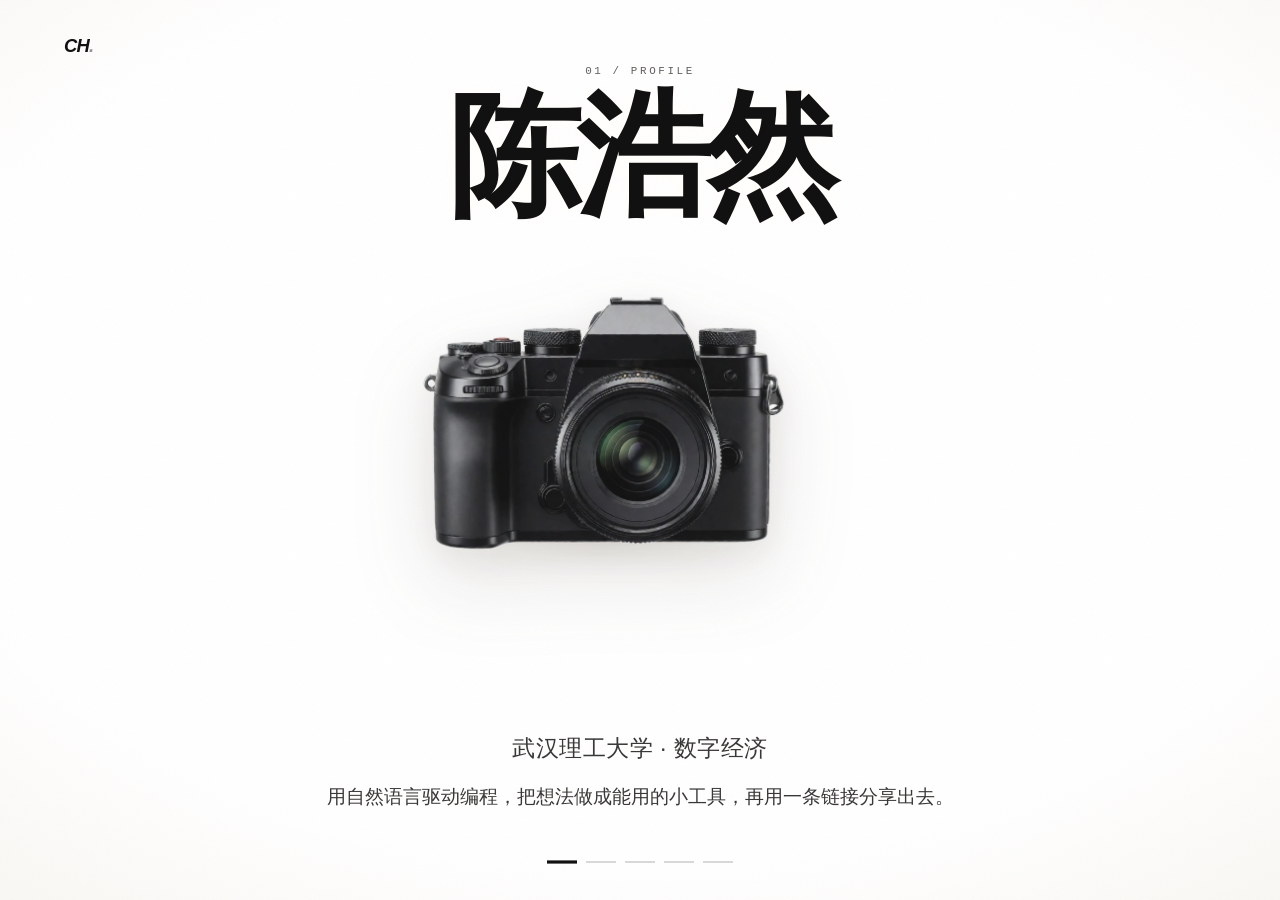
==== commit b090090f: "feat: 纸面质感 + 相机裁剪与灰调融入 + WebP 优化 + 照片只在作品屏 - 相机图裁掉 71% 透明边（camera-trim.png/webp，394KB→52KB） - 背景：暖调径" ====
--- a/index.html
+++ b/index.html
@@ -5,12 +5,12 @@
   <meta name="viewport" content="width=device-width, initial-scale=1.0" />
   <title>陈浩然 — 个人作品集</title>
   <meta name="description" content="数字经济专业学生的个人作品集：用 Vibe Coding 把想法做成能用的小工具。" />
-  <link rel="stylesheet" href="styles.css" />
+  <link rel="stylesheet" href="styles.css?v=4" />
 </head>
 <body>
-  <!-- ========== 中央摄像机（真实照片，镜头圆心对准视口中心）========== -->
+  <!-- ========== 中央摄像机（真实照片，已裁掉 71% 透明边，镜头圆心对准视口中心）========== -->
   <div class="camera" id="camera" aria-hidden="true">
-    <img src="assets/camera.png" alt="" draggable="false" />
+    <img src="assets/camera-trim.webp" alt="" draggable="false" />
   </div>
 
   <!-- ========== 照片飞出层 ========== -->
@@ -160,6 +160,6 @@
     </div>
   </div>
 
-  <script src="scenes.js"></script>
+  <script src="scenes.js?v=4"></script>
 </body>
 </html>
--- a/styles.css
+++ b/styles.css
@@ -40,13 +40,34 @@
 
 body {
   font-family: var(--sans);
-  background: var(--bg);
+  /* 纸面：中心是纯白（保留原来的干净），只在边缘过渡到一丝暖灰，
+     给相机一个「能落下去」的世界，而不是悬在真空里 */
+  background: radial-gradient(
+    ellipse 96% 86% at 50% 46%,
+    #ffffff 0%,
+    #ffffff 58%,
+    #f4f1ea 100%
+  );
+  background-attachment: fixed;
   color: var(--ink);
   line-height: 1.6;
   overflow: hidden;
   -webkit-font-smoothing: antialiased;
   text-rendering: optimizeLegibility;
   overscroll-behavior: none;
+}
+
+/* 纸纹：4.5% 的纤维噪点，让纯白不再是一块塑料 */
+body::before {
+  content: "";
+  position: fixed;
+  inset: 0;
+  z-index: 0;
+  pointer-events: none;
+  opacity: 0.03;
+  mix-blend-mode: multiply;
+  background-image: url("data:image/svg+xml;utf8,<svg xmlns='http://www.w3.org/2000/svg' width='180' height='180'><filter id='n'><feTurbulence type='fractalNoise' baseFrequency='.85' numOctaves='2' stitchTiles='stitch'/></filter><rect width='180' height='180' filter='url(%23n)'/></svg>");
+  background-size: 180px 180px;
 }
 
 a {
@@ -85,25 +106,45 @@
   left: 50%;
   top: 50%;
   /* 同时受宽度与高度约束，避免小窗口下遮挡内容 */
-  width: min(50vw, 52vh, 620px);
-  /* 镜头圆心在图片的 (50.05%, 48.94%) → 该点对齐视口正中 */
-  transform: translate(-50.05%, -48.94%);
+  width: min(50vw, 41vh, 620px);
+  /* 图片已裁掉 71% 的透明边 → 主体立即满宽（视觉大了约 20%）
+     镜头光学中心在裁边图的 (59.87%, 60.34%) → 该点精确对齐视口正中 */
+  transform: translate(-59.87%, -60.34%);
   transform-origin: center;
-  transition: opacity 0.65s ease, transform 0.75s var(--ease);
   z-index: 1;
   pointer-events: none;
 }
 
+/* 接地阴影：相机不是"贴"在纸上，是"落"在纸上 */
+.camera::after {
+  content: "";
+  position: absolute;
+  left: 15%;
+  right: 15%;
+  bottom: 1%;
+  height: 10%;
+  background: radial-gradient(
+    ellipse at center,
+    rgba(70, 52, 32, 0.2) 0%,
+    rgba(70, 52, 32, 0.08) 45%,
+    transparent 72%
+  );
+  filter: blur(14px);
+  z-index: -1;
+  pointer-events: none;
+}
+
+/* 相机不再浮动（主人要求去掉呼吸动效），只保留切屏联动 */
 .camera img {
   display: block;
   width: 100%;
   height: auto;
   user-select: none;
   -webkit-user-drag: none;
-  /* 真透明背景 + 两层柔和投影：既有实物感，又往白底里退半档 */
-  filter: drop-shadow(0 34px 42px rgba(0, 0, 0, 0.15))
-    drop-shadow(0 10px 18px rgba(0, 0, 0, 0.07)) contrast(0.97)
-    brightness(1.02);
+  /* 暖调阴影 + 去一点饱和：相机从"照片里的黑铁块"变成"纸面上的物件" */
+  filter: drop-shadow(0 32px 40px rgba(72, 54, 34, 0.14))
+    drop-shadow(0 9px 16px rgba(72, 54, 34, 0.07)) contrast(0.86)
+    brightness(1.05) saturate(0.86);
 }
 
 .camera svg {
@@ -124,25 +165,55 @@
   z-index: 4;
   pointer-events: none;
   overflow: hidden;
-  perspective: 1200px;
-}
-
+  /* 3D 透视：照片用 translate3d 改变景深，真的「从远处飞近」 */
+  perspective: 900px;
+  perspective-origin: 50% 50%;
+}
+
+/* 一张相纸：白色相纸边框（底部加宽做题注区）、纸面明暗、边缘受光 */
 .shot {
   position: absolute;
   left: 0;
   top: 0;
-  width: 100px;             /* 基准宽度，实际由 JS 用 scale 缩放 */
-  aspect-ratio: 16 / 9;
-  background: #fff;
-  border: 1px solid var(--line-2);
-  box-shadow: 0 10px 26px -14px rgba(0, 0, 0, 0.28);
+  width: 112px;
+  height: 78px;
+  padding: 5px 5px 16px;
+  box-sizing: border-box;
+  background: linear-gradient(180deg, #fffefc 0%, #fdfaf2 100%);
+  border: 1px solid rgba(120, 100, 70, 0.1);
+  border-top-color: rgba(255, 255, 255, 0.92);
+  border-left-color: rgba(255, 255, 255, 0.55);
+  border-right-color: rgba(120, 100, 70, 0.07);
+  border-bottom-color: rgba(120, 100, 70, 0.17); /* 底边略暗 = 纸的厚度 */
+  border-radius: 1px;
+  /* 这一行的 box-shadow 由 JS 逐帧覆盖（随远近变化），这里只给个兜底 */
+  box-shadow: 0 14px 30px -18px rgba(40, 30, 18, 0.4);
   /* 不裁剪，让下方 ::after 的「感应区」能超出图片边界 */
   overflow: visible;
   transform-origin: center;
   will-change: transform, opacity;
   pointer-events: none;
-  transition: box-shadow 0.2s ease, border-color 0.2s ease,
-    border-width 0.2s ease;
+  transition: none;
+}
+
+/* 纸面质感：轻微弓形明暗 + 极淡纸纤维（噪点必须细而淡，否则放大后会变成水泥灰） */
+.shot::before {
+  content: "";
+  position: absolute;
+  inset: 0;
+  pointer-events: none;
+  background:
+    linear-gradient(
+      104deg,
+      rgba(60, 42, 20, 0.045) 0%,
+      transparent 26%,
+      transparent 74%,
+      rgba(60, 42, 20, 0.032) 100%
+    ),
+    url("data:image/svg+xml;utf8,<svg xmlns='http://www.w3.org/2000/svg' width='48' height='48'><filter id='p'><feTurbulence type='fractalNoise' baseFrequency='1.6' numOctaves='2'/></filter><rect width='48' height='48' filter='url(%23p)'/></svg>");
+  background-size: auto, 48px 48px;
+  mix-blend-mode: multiply;
+  opacity: 0.2;
 }
 
 /* 透明感应区：比图片大一圈，鼠标不用精确压到图上 */
@@ -158,6 +229,7 @@
   height: 100%;
   object-fit: cover;
   display: block;
+  background: #fff;
 }
 
 /* 展开到 30% 即可交互（更灵敏） */
@@ -168,31 +240,29 @@
 
 .shot.is-near:hover,
 .shot.is-hovered {
-  border-color: #111;
-  box-shadow: 0 34px 70px -24px rgba(0, 0, 0, 0.5);
-}
-
+  border-color: rgba(120, 100, 70, 0.26);
+}
+
+/* 题注落在底部白边上，像相纸背面手写的那行字 */
 .shot__hint {
   position: absolute;
-  left: 0;
-  right: 0;
+  left: 5px;
+  right: 5px;
   bottom: 0;
+  height: 16px;
+  line-height: 16px;
   z-index: 2;
-  padding: 6px 0;
-  background: rgba(17, 17, 17, 0.85);
-  color: #fff;
-  font-size: 11px;
+  color: var(--ink-3);
+  font-size: 9px;
   letter-spacing: 0.08em;
   text-align: center;
   opacity: 0;
-  transform: translateY(100%);
-  transition: opacity 0.2s ease, transform 0.2s ease;
+  transition: opacity 0.22s ease;
 }
 
 .shot.is-near:hover .shot__hint,
 .shot.is-hovered .shot__hint {
   opacity: 1;
-  transform: none;
 }
 
 /* ============================================================
@@ -257,8 +327,7 @@
   justify-content: space-between;
   padding: clamp(40px, 7vh, 84px) 0 clamp(58px, 9.5vh, 104px);
   text-align: center;
-  position: relative;
-  z-index: 2; /* 确保文字压在摄像机之上 */
+  position: relative;  z-index: 2; /* 确保文字压在摄像机之上 */
 }
 
 .scene__top,
@@ -266,6 +335,10 @@
   display: flex;
   flex-direction: column;
   gap: 12px;
+  /* 文字落到相机上时，靠一层纸色柔光保住可读性；
+     纯白底上这层柔光几乎不可见，不会让字发糊 */
+  text-shadow: 0 0 14px rgba(255, 253, 249, 0.92),
+    0 0 3px rgba(255, 253, 249, 0.75);
 }
 
 /* 小高度窗口：进一步收紧间距 */
